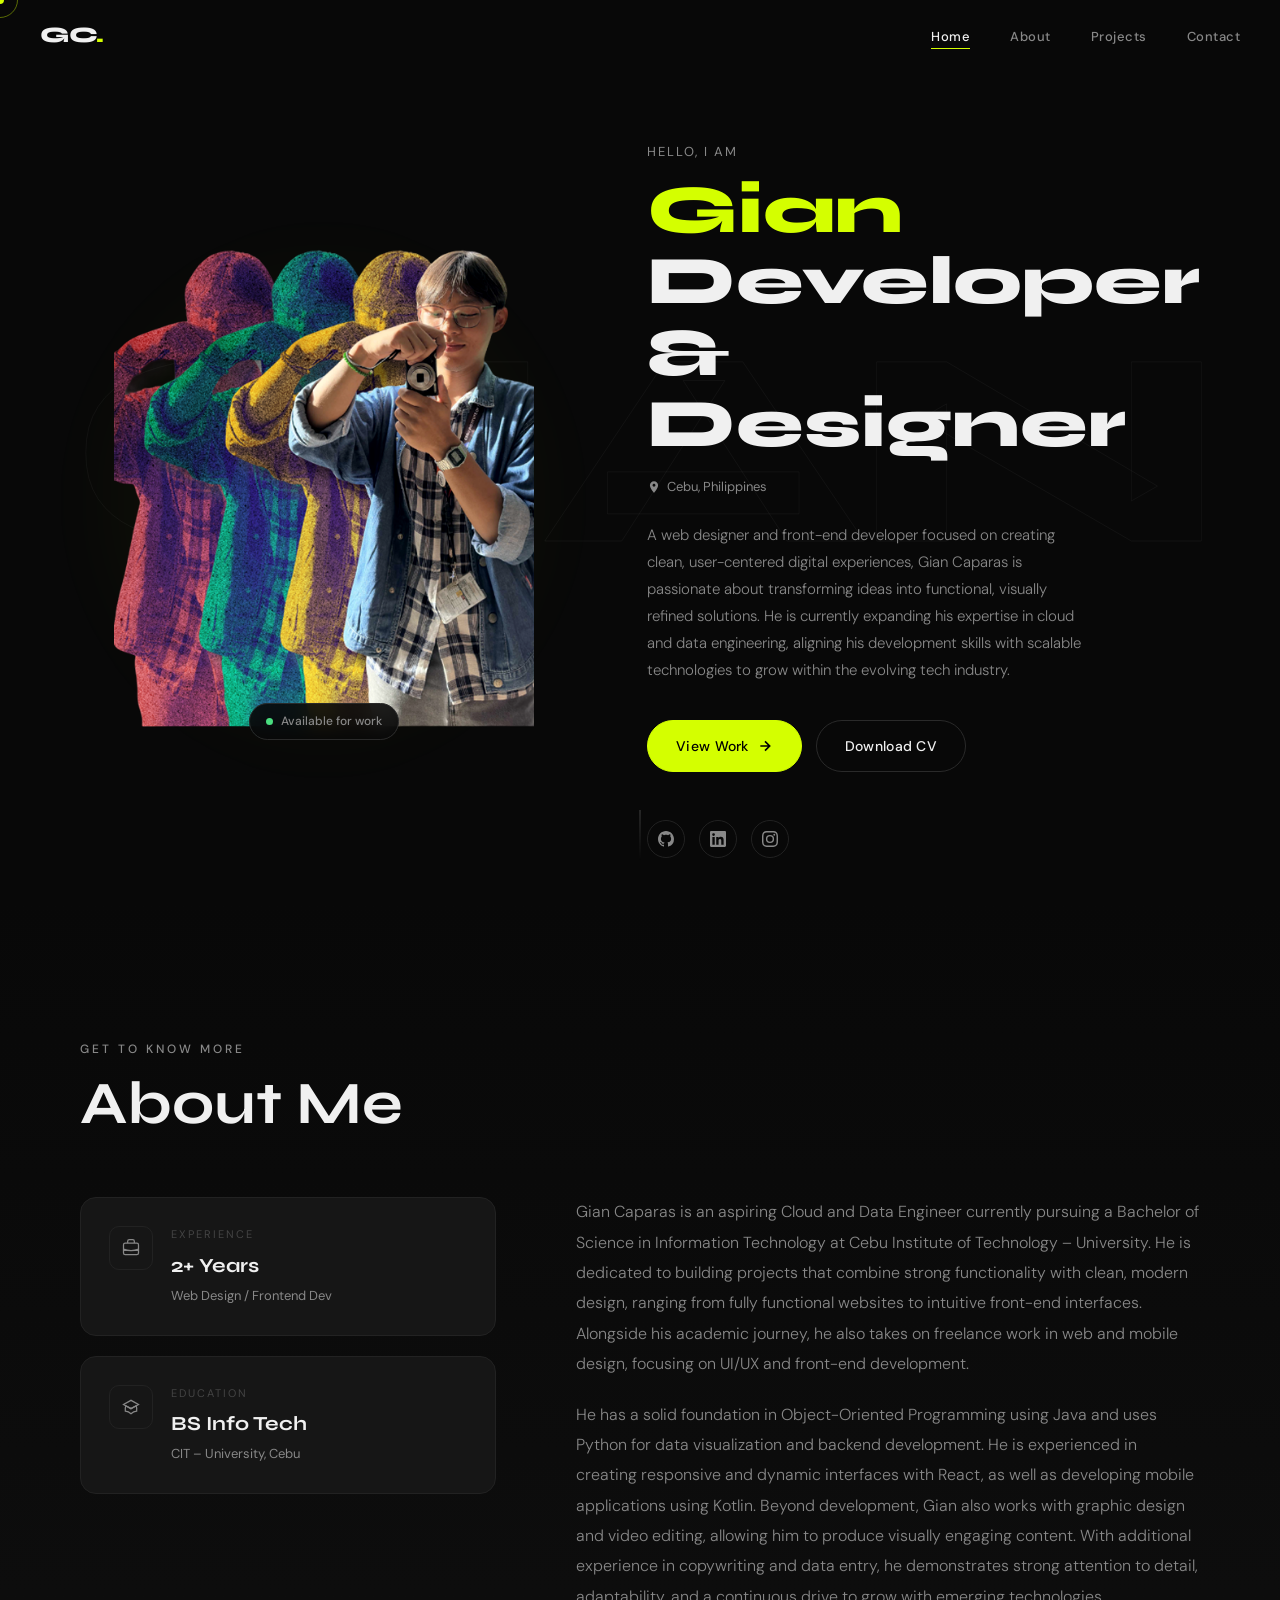
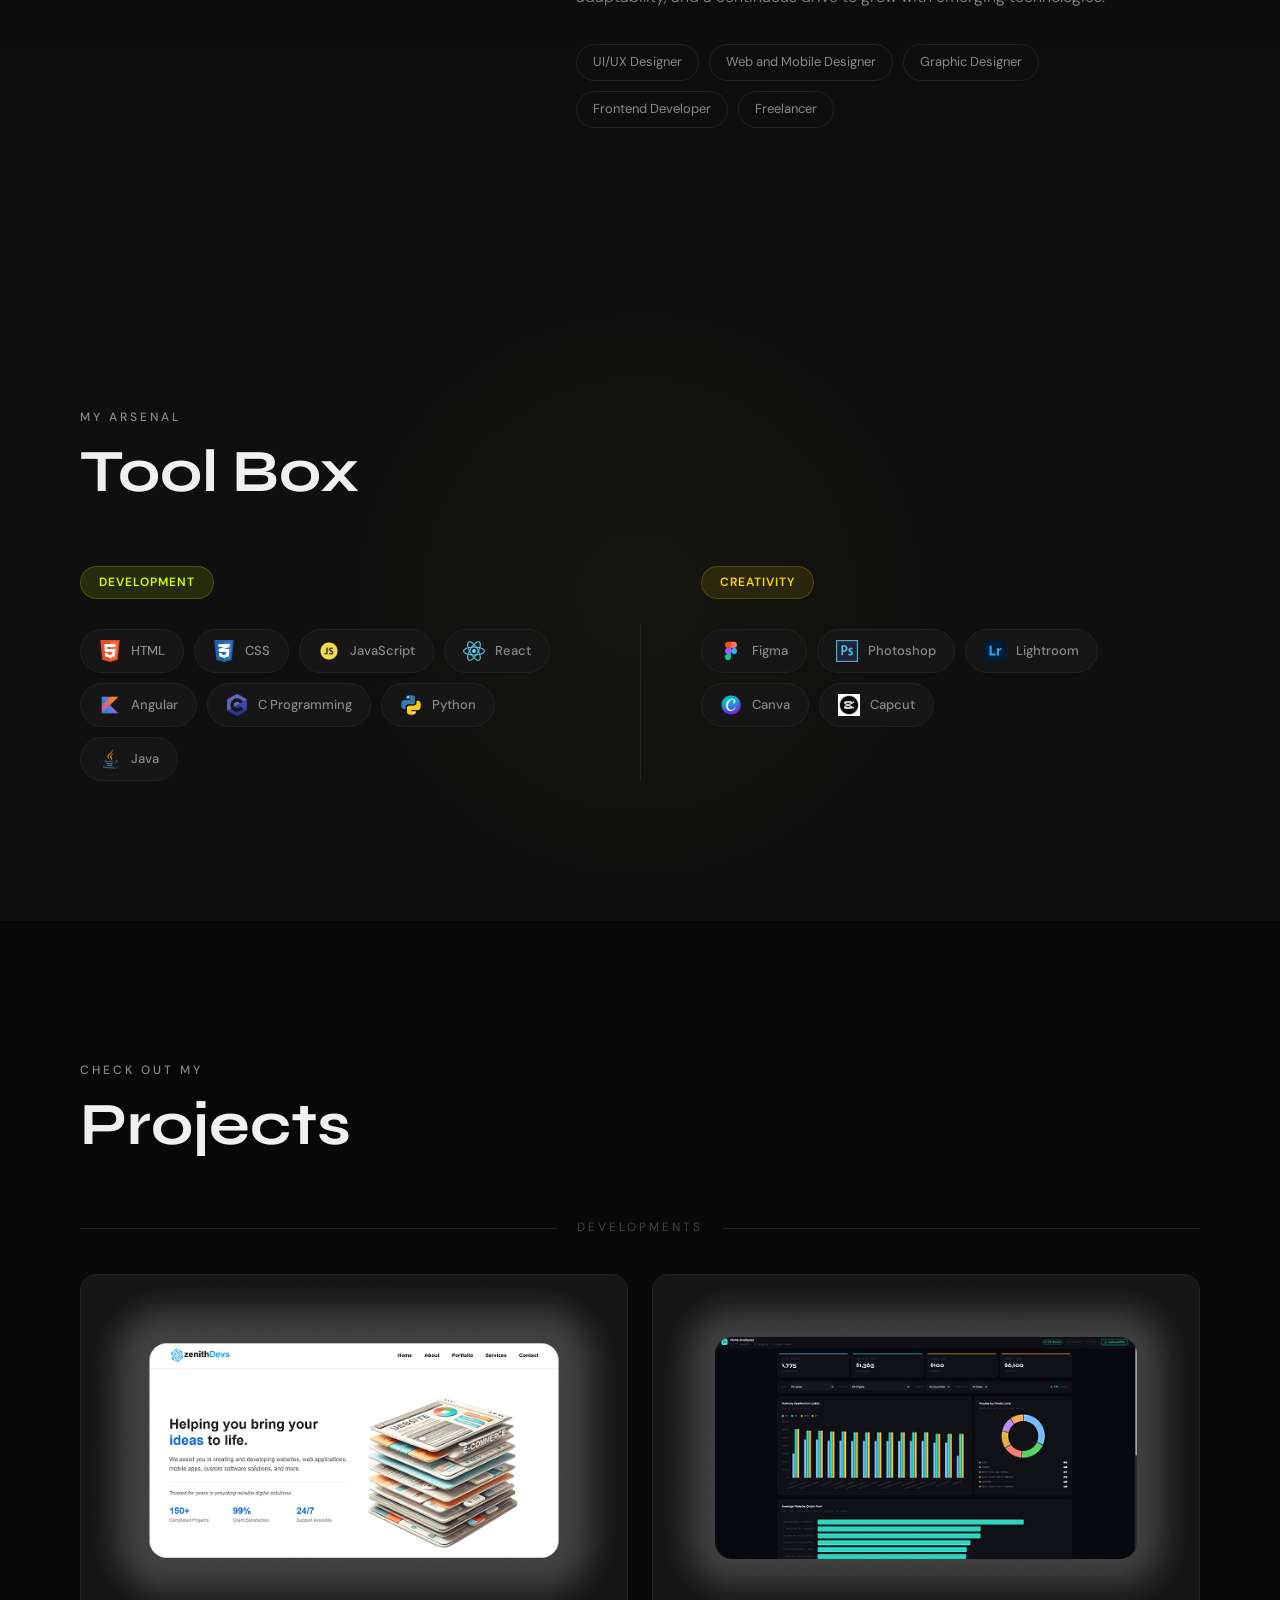
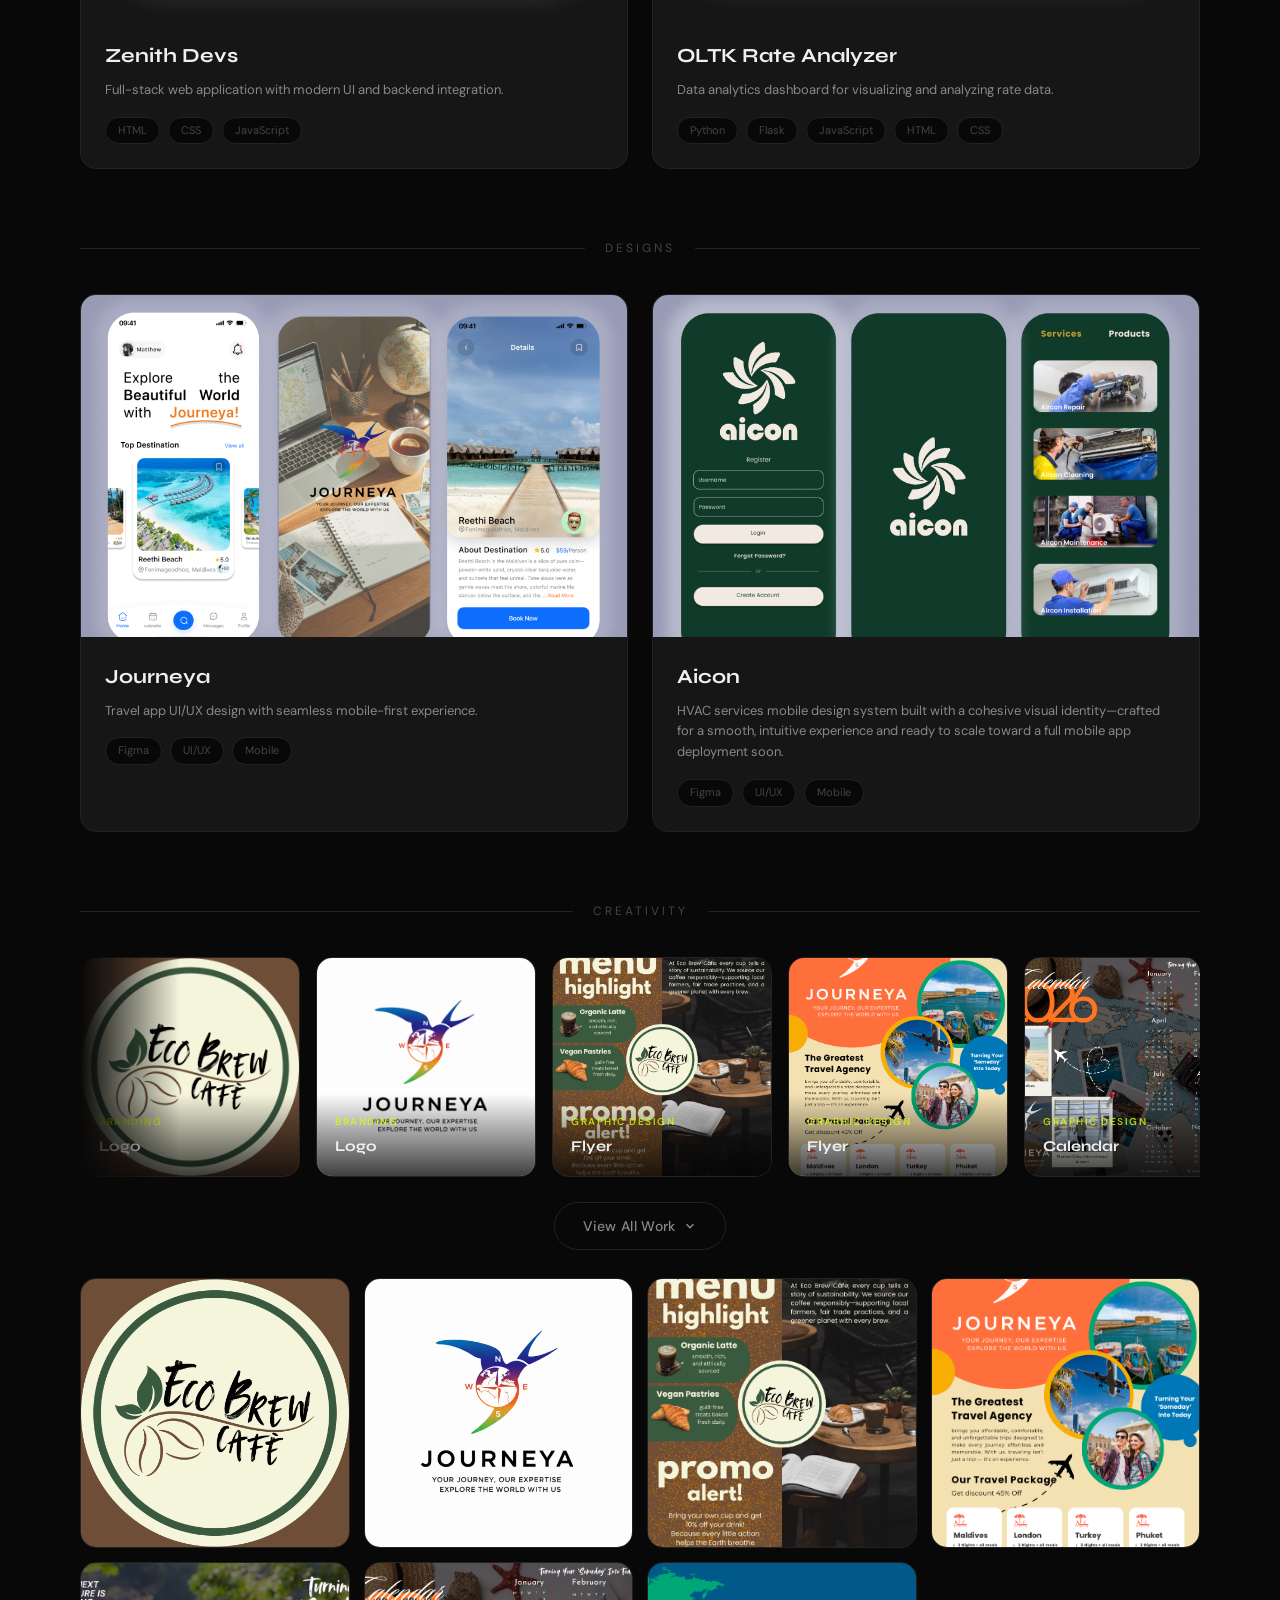
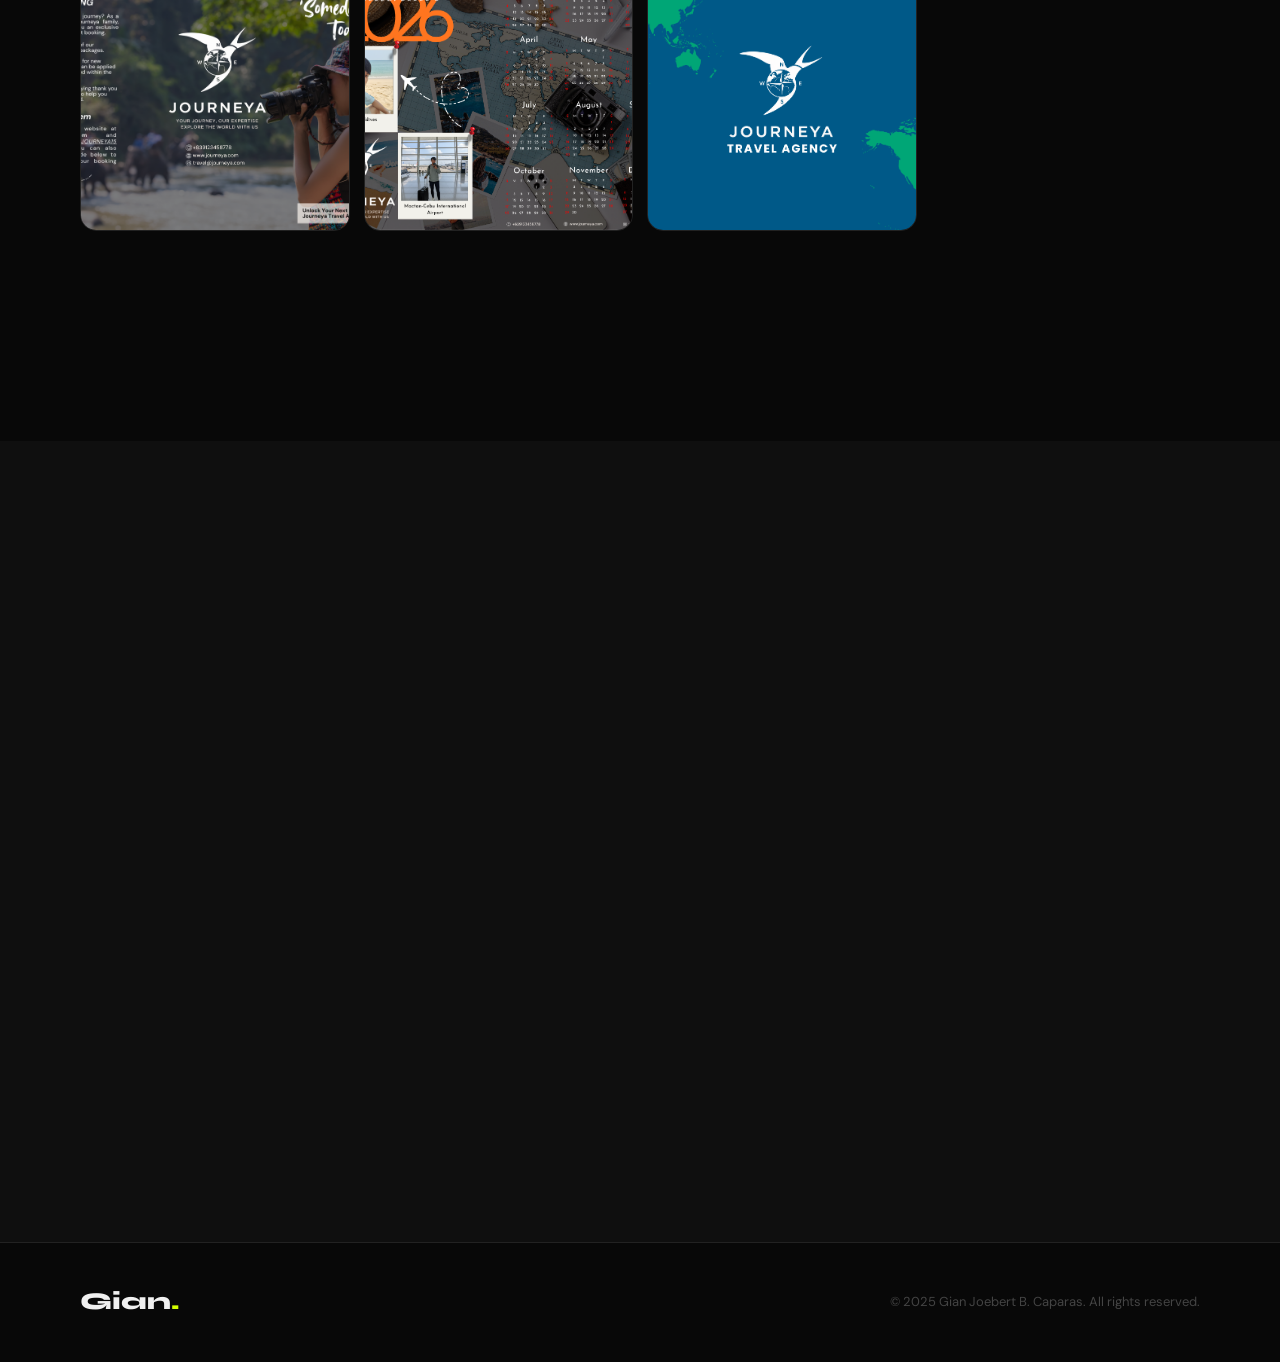
==== index.html @ a2c23bd7 "changes in data text" ====
<!DOCTYPE html>
<html lang="en">
  <head>
    <meta charset="UTF-8" />
    <meta name="viewport" content="width=device-width, initial-scale=1.0" />
    <title>Gian Caparas — Developer & Designer</title>
    <link rel="icon" href="Logo.png" type="image/png+xml">
    <link rel="preconnect" href="https://fonts.googleapis.com" />
    <link rel="preconnect" href="https://fonts.gstatic.com" crossorigin />
    <link
      href="https://fonts.googleapis.com/css2?family=Syne:wght@400;500;600;700;800&family=DM+Sans:ital,opsz,wght@0,9..40,300;0,9..40,400;0,9..40,500;1,9..40,300&display=swap"
      rel="stylesheet"
    />
    <link rel="stylesheet" href="assets/css/styles.css" />
  </head>
  <body>
    <!-- CURSOR -->
    <div class="cursor" id="cursor"></div>
    <div class="cursor-follower" id="cursorFollower"></div>
    <!-- NAVIGATION BAR -->
    <nav class="navbar" id="navbar">
      <div class="nav-inner">
        <a href="#home" class="nav-logo">GC<span class="dot">.</span></a>
        <ul class="nav-menu">
          <li><a href="#home" class="nav-link active">Home</a></li>
          <li><a href="#about" class="nav-link">About</a></li>
          <li><a href="#projects" class="nav-link">Projects</a></li>
          <li><a href="#contact" class="nav-link">Contact</a></li>
        </ul>
        <div class="burger" id="burger">
          <span></span>
          <span></span>
          <span></span>
        </div>
      </div>
    </nav>

    <div class="mobile-menu" id="mobileMenu">
      <ul>
        <li><a href="#home">Home</a></li>
        <li><a href="#about">About</a></li>
        <li><a href="#projects">Projects</a></li>
        <li><a href="#contact">Contact</a></li>
      </ul>
    </div>
    <!-- HERO SECTION -->
    <section id="home" class="hero">
      <div class="hero-bg-text">GIAN</div>
      <div class="hero-container">
        <div class="hero-image-wrap">
          <div class="hero-image-glow"></div>
          <img src="assets/images/profile.png" alt="Gian Caparas" class="hero-image" />
          <div class="hero-badge">
            <span class="badge-dot"></span>
            Available for work
          </div>
        </div>
        <div class="hero-content">
          <p class="hero-eyebrow">Hello, I am</p>
          <h1 class="hero-title">
            <span class="hero-name">Gian</span>
            <span class="hero-subtitle">Developer &<br/>Designer</span>
          </h1>
          <p class="hero-location">
            <svg width="14" height="14" viewBox="0 0 24 24" fill="currentColor"><path d="M12 2C8.13 2 5 5.13 5 9c0 5.25 7 13 7 13s7-7.75 7-13c0-3.87-3.13-7-7-7zm0 9.5c-1.38 0-2.5-1.12-2.5-2.5s1.12-2.5 2.5-2.5 2.5 1.12 2.5 2.5-1.12 2.5-2.5 2.5z"/></svg>
            Cebu, Philippines
          </p>
          <p class="hero-description">
          A web designer and front-end developer focused on creating clean, user-centered digital experiences, 
          Gian Caparas is passionate about transforming ideas into functional, visually refined solutions. 
          He is currently expanding his expertise in cloud and data engineering, aligning his development skills 
          with scalable technologies to grow within the evolving tech industry.
          </p>
          <div class="hero-buttons">
            <a href="#projects" class="btn btn-primary">
              View Work
              <svg width="16" height="16" viewBox="0 0 24 24" fill="none" stroke="currentColor" stroke-width="2.5"><path d="M5 12h14M12 5l7 7-7 7"/></svg>
            </a>
            <a href="CAPARAS, GIAN-JOEBERT - RESUME.pdf" download class="btn btn-secondary">Download CV</a>
          </div>
          <div class="hero-socials">
            <a href="https://github.com/Gian-Caparas" target="_blank" class="social-link" aria-label="GitHub">
              <svg viewBox="0 0 24 24" fill="currentColor"><path d="M12 0C5.37 0 0 5.37 0 12c0 5.31 3.435 9.795 8.205 11.385.6.105.825-.255.825-.57 0-.285-.015-1.23-.015-2.235-3.015.555-3.795-.735-4.035-1.41-.135-.345-.72-1.41-1.23-1.695-.42-.225-1.02-.78-.015-.795.945-.015 1.62.87 1.845 1.23 1.08 1.815 2.805 1.305 3.495.99.105-.78.42-1.305.765-1.605-2.67-.3-5.46-1.335-5.46-5.925 0-1.305.465-2.385 1.23-3.225-.12-.3-.54-1.53.12-3.18 0 0 1.005-.315 3.3 1.23.96-.27 1.98-.405 3-.405s2.04.135 3 .405c2.295-1.56 3.3-1.23 3.3-1.23.66 1.65.24 2.88.12 3.18.765.84 1.23 1.905 1.23 3.225 0 4.605-2.805 5.625-5.475 5.925.435.375.81 1.095.81 2.22 0 1.605-.015 2.895-.015 3.3 0 .315.225.69.825.57A12.02 12.02 0 0 0 24 12c0-6.63-5.37-12-12-12z"/></svg>
            </a>
            <a href="https://www.linkedin.com/in/gianjoebertcaparas/" target="_blank" class="social-link" aria-label="LinkedIn">
              <svg viewBox="0 0 24 24" fill="currentColor"><path d="M20.447 20.452h-3.554v-5.569c0-1.328-.027-3.037-1.852-3.037-1.853 0-2.136 1.445-2.136 2.939v5.667H9.351V9h3.414v1.561h.046c.477-.9 1.637-1.85 3.37-1.85 3.601 0 4.267 2.37 4.267 5.455v6.286zM5.337 7.433a2.062 2.062 0 0 1-2.063-2.065 2.064 2.064 0 1 1 2.063 2.065zm1.782 13.019H3.555V9h3.564v11.452zM22.225 0H1.771C.792 0 0 .774 0 1.729v20.542C0 23.227.792 24 1.771 24h20.451C23.2 24 24 23.227 24 22.271V1.729C24 .774 23.2 0 22.222 0h.003z"/></svg>
            </a>
            <a href="https://www.instagram.com/underratedgian/" target="_blank" class="social-link" aria-label="Instagram">
              <svg viewBox="0 0 24 24" fill="currentColor"><path d="M12 2.163c3.204 0 3.584.012 4.85.07 3.252.148 4.771 1.691 4.919 4.919.058 1.265.069 1.645.069 4.849 0 3.205-.012 3.584-.069 4.849-.149 3.225-1.664 4.771-4.919 4.919-1.266.058-1.644.07-4.85.07-3.204 0-3.584-.012-4.849-.07-3.26-.149-4.771-1.699-4.919-4.92-.058-1.265-.07-1.644-.07-4.849 0-3.204.013-3.583.07-4.849.149-3.227 1.664-4.771 4.919-4.919 1.266-.057 1.645-.069 4.849-.069zM12 0C8.741 0 8.333.014 7.053.072 2.695.272.273 2.69.073 7.052.014 8.333 0 8.741 0 12c0 3.259.014 3.668.072 4.948.2 4.358 2.618 6.78 6.98 6.98C8.333 23.986 8.741 24 12 24c3.259 0 3.668-.014 4.948-.072 4.354-.2 6.782-2.618 6.979-6.98.059-1.28.073-1.689.073-4.948 0-3.259-.014-3.667-.072-4.947-.196-4.354-2.617-6.78-6.979-6.98C15.668.014 15.259 0 12 0zm0 5.838a6.162 6.162 0 1 0 0 12.324 6.162 6.162 0 0 0 0-12.324zM12 16a4 4 0 1 1 0-8 4 4 0 0 1 0 8zm6.406-11.845a1.44 1.44 0 1 0 0 2.881 1.44 1.44 0 0 0 0-2.881z"/></svg>
            </a>
          </div>
        </div>
      </div>
      <div class="hero-scroll-hint">
        <span></span>
        <div class="scroll-line"></div>
      </div>
    </section>

    <!-- ABOUT SECTION -->
    <section id="about" class="about">
      <div class="container">
        <div class="section-label reveal">Get To Know More</div>
        <h2 class="section-title reveal">About Me</h2>

        <div class="about-grid">
          <div class="about-cards reveal">
            <div class="info-card">
              <div class="info-card-icon">
                <svg viewBox="0 0 24 24" fill="none" stroke="currentColor" stroke-width="1.5"><path d="M21 13.255A23.931 23.931 0 0 1 12 15c-3.183 0-6.22-.62-9-1.745M16 6V4a2 2 0 0 0-2-2h-4a2 2 0 0 0-2 2v2m4 6h.01M5 20h14a2 2 0 0 0 2-2V8a2 2 0 0 0-2-2H5a2 2 0 0 0-2 2v10a2 2 0 0 0 2 2z"/></svg>
              </div>
              <div>
                <span class="info-card-label">Experience</span>
                <h3 class="info-card-value">2+ Years</h3>
                <p class="info-card-desc">Web Design / Frontend Dev</p>
              </div>
            </div>
            <div class="info-card">
              <div class="info-card-icon">
                <svg viewBox="0 0 24 24" fill="none" stroke="currentColor" stroke-width="1.5"><path d="M12 14l9-5-9-5-9 5 9 5z"/><path d="M12 14l6.16-3.422a12.083 12.083 0 01.665 6.479A11.952 11.952 0 0012 20.055a11.952 11.952 0 00-6.824-2.998a12.078 12.078 0 01.665-6.479L12 14z"/></svg>
              </div>
              <div>
                <span class="info-card-label">Education</span>
                <h3 class="info-card-value">BS Info Tech</h3>
                <p class="info-card-desc">CIT – University, Cebu</p>
              </div>
            </div>
          </div>

          <div class="about-text reveal">
            <p>
              Gian Caparas is an aspiring Cloud and Data Engineer currently pursuing a Bachelor of Science in Information Technology at Cebu Institute of Technology – University. 
              He is dedicated to building projects that combine strong functionality with clean, modern design, ranging from fully functional websites to intuitive front-end interfaces. 
              Alongside his academic journey, he also takes on freelance work in web and mobile design, focusing on UI/UX and front-end development.
            </p>
            <p>
              He has a solid foundation in Object-Oriented Programming using Java and uses Python for data visualization and backend development. 
              He is experienced in creating responsive and dynamic interfaces with React, as well as developing mobile applications using Kotlin. Beyond development, 
              Gian also works with graphic design and video editing, allowing him to produce visually engaging content. With additional experience in copywriting and data entry, 
              he demonstrates strong attention to detail, adaptability, and a continuous drive to grow with emerging technologies.
            </p>
            <div class="about-tags">
              <span class="tag">UI/UX Designer</span>
              <span class="tag">Web and Mobile Designer</span>
              <span class="tag">Graphic Designer</span>
              <span class="tag">Frontend Developer</span>
              <span class="tag">Freelancer</span>
            </div>
          </div>
        </div>
      </div>
    </section>
    
    <!-- TOOLS SECTIONS -->
    <section class="tools" id="tools">
      <div class="container">
        <div class="section-label reveal">My Arsenal</div>
        <h2 class="section-title reveal">Tool Box</h2>

        <div class="tools-columns">
          <div class="tools-col reveal">
            <h3 class="tools-col-title">
              <span class="col-tag dev">Development</span>
            </h3>
            <div class="tools-row">
              <div class="tool-chip">
                <img src="assets/images/tools/html.png" alt="HTML" />
                <span>HTML</span>
              </div>
              <div class="tool-chip">
                <img src="assets/images/tools/css.png" alt="CSS" />
                <span>CSS</span>
              </div>
              <div class="tool-chip">
                <img src="assets/images/tools/javascript.png" alt="JavaScript" />
                <span>JavaScript</span>
              </div>
              <div class="tool-chip">
                <img src="assets/images/tools/react.png" alt="React" />
                <span>React</span>
              </div>
              <div class="tool-chip">
                <img src="assets/images/tools/kotlin.png" alt="Kotlin" />
                <span>Angular</span>
              </div>
              <div class="tool-chip">
                <img src="assets/images/tools/c.png" alt="C Programming" />
                <span>C Programming</span>
              </div>
              <div class="tool-chip">
                <img src="assets/images/tools/python.png" alt="Python" />
                <span>Python</span>
              </div>
              <div class="tool-chip">
                <img src="assets/images/tools/java.png" alt="Java" />
                <span>Java</span>
              </div>
            </div>
          </div>

          <div class="tools-divider"></div>

          <div class="tools-col reveal">
            <h3 class="tools-col-title">
              <span class="col-tag creative">Creativity</span>
            </h3>
            <div class="tools-row">
              <div class="tool-chip">
                <img src="assets/images/tools/figma.png" alt="Figma" />
                <span>Figma</span>
              </div>
              <div class="tool-chip">
                <img src="assets/images/tools/photoshop.png" alt="Photoshop" />
                <span>Photoshop</span>
              </div>
              <div class="tool-chip">
                <img src="assets/images/tools/lightroom.png" alt="Lightroom" />
                <span>Lightroom</span>
              </div>
              <div class="tool-chip">
                <img src="assets/images/tools/canva.png" alt="Canva" />
                <span>Canva</span>
              </div>
              <div class="tool-chip">
                <img src="assets/images/tools/capcut.png" alt="Capcut" />
                <span>Capcut</span>
              </div>
            </div>
          </div>
        </div>
      </div>
    </section>
    <!-- PROJECT SECTION -->
    <section id="projects" class="projects">
      <div class="container">
        <div class="section-label reveal">Check Out My</div>
        <h2 class="section-title reveal">Projects</h2>

        <div class="projects-category reveal">
          <div class="category-label">
            <span class="cat-line"></span>
            Developments
            <span class="cat-line"></span>
          </div>
          <div class="projects-grid">
            <div class="project-card">
              <div class="project-img-wrap">
                  <img src="assets/images/projects/ZenithDevs.png" alt="Zenith Devs" />
                <div class="project-overlay">
                  <a href="ongoing1.html" class="overlay-btn">View Case Study ↗</a>
                </div>
              </div>
              <div class="project-info">
                <h3 class="project-name">Zenith Devs</h3>
                <p class="project-desc">Full-stack web application with modern UI and backend integration.</p>
                <div class="project-tags">
                  <span>HTML</span><span>CSS</span><span>JavaScript</span>
                </div>
              </div>
            </div>

            <div class="project-card">
              <div class="project-img-wrap">
                <img src="assets/images/projects/OLTK.png" alt="Zenith Devs" />
                <div class="project-overlay">
                  <a href="ongoing2.html" class="overlay-btn">View Case Study ↗</a>
                </div>
              </div>
              <div class="project-info">
                <h3 class="project-name">OLTK Rate Analyzer</h3>
                <p class="project-desc">Data analytics dashboard for visualizing and analyzing rate data.</p>
                <div class="project-tags">
                  <span>Python</span><span>Flask</span><span>JavaScript</span><span>HTML</span><span>CSS</span>
                </div>
              </div>
            </div>
          </div>
        </div>
        <!-- PROJECT CATERGORY BAR -->
        <div class="projects-category reveal">
          <div class="category-label">
            <span class="cat-line"></span>
            Designs
            <span class="cat-line"></span>
          </div>
          <div class="projects-grid">

            <div class="project-card">
              <div class="project-img-wrap">
                <img src="assets/images/projects/Design1.png" alt="Journeya" />
                <div class="project-overlay">
                  <a href="https://www.figma.com/proto/QmQ45tLZjtI6dUtTySVmV8/Journeya?t=unnDxnQkWyEvlUI1-0&scaling=scale-down&content-scaling=fixed&page-id=0%3A1&node-id=16-30&starting-point-node-id=75%3A41" class="overlay-btn">View Case Study ↗</a>
                </div>
              </div>
              <div class="project-info">
                <h3 class="project-name">Journeya</h3>
                <p class="project-desc">Travel app UI/UX design with seamless mobile-first experience.</p>
                <div class="project-tags">
                  <span>Figma</span><span>UI/UX</span><span>Mobile</span>
                </div>
              </div>
            </div>

            <div class="project-card">
              <div class="project-img-wrap">
                <img src="assets/images/projects/Design2.png" alt="Aicon" />
                <div class="project-overlay">
                  <a href="https://www.figma.com/design/4nTYA4q0ZevpEgZPmAqQi4/AICON?node-id=0-1&t=unnDxnQkWyEvlUI1-1" class="overlay-btn">View Case Study ↗</a>
                </div>
              </div>
              <div class="project-info">
                <h3 class="project-name">Aicon</h3>
                <p class="project-desc">HVAC services mobile design system built with a cohesive visual identity—crafted for a smooth, intuitive experience and ready to scale toward a full mobile app deployment soon.</p>
                <div class="project-tags">
                  <span>Figma</span><span>UI/UX</span><span>Mobile</span>
                </div>
              </div>
            </div>

          </div>
        </div>

        <!-- CRETIVITY SECTION -->
        <div class="projects-category reveal" id="creativitySection">
          <div class="category-label">
            <span class="cat-line"></span>
            Creativity
            <span class="cat-line"></span>
          </div>
          <!-- CAROUSEL PART -->
          <div class="carousel-wrapper" id="creativityCarousel">
            <div class="carousel-track" id="carouselTrack">
          <!-- SECTION A -->
          <div class="carousel-item contain-img" 
            data-img="assets/images/projects/Logo1.png" 
            data-title="Logo" 
            data-tag="Branding"> 
          <img src="assets/images/projects/Logo1.png" alt="Logo 1" class="ci-bg-img" />
          <div class="ci-content">
            <span class="ci-tag">Branding</span>
            <p class="ci-name">Logo</p>
          </div>
        </div>

        <div class="carousel-item contain-img" 
            data-img="assets/images/projects/Logo2.png" 
            data-title="Logo" 
            data-tag="Branding"> 
          <img src="assets/images/projects/Logo2.png" alt="Logo 2" class="ci-bg-img" />
          <div class="ci-content">
            <span class="ci-tag">Branding</span>
            <p class="ci-name">Logo</p>
          </div>
        </div>

        <div class="carousel-item" 
            data-img="assets/images/projects/Flyer1.png" 
            data-title="Flyer" 
            data-tag="Graphic Design"> 
          <img src="assets/images/projects/Flyer1.png" alt="Flyer 1" class="ci-bg-img" />
          <div class="ci-content">
            <span class="ci-tag">Graphic Design</span>
            <p class="ci-name">Flyer</p>
          </div>
        </div>

        <div class="carousel-item" 
            data-img="assets/images/projects/Flyer2.png" 
            data-title="Flyer" 
            data-tag="Graphic Design"> 
          <img src="assets/images/projects/Flyer2.png" alt="Flyer 2" class="ci-bg-img" />
          <div class="ci-content">
            <span class="ci-tag">Graphic Design</span>
            <p class="ci-name">Flyer</p>
          </div>
        </div>

        <div class="carousel-item" 
            data-img="assets/images/projects/Calendar.png" 
            data-title="Calendar" 
            data-tag="Graphic Design"> 
          <img src="assets/images/projects/Calendar.png" alt="Calendar" class="ci-bg-img" />
          <div class="ci-content">
            <span class="ci-tag">Graphic Design</span>
            <p class="ci-name">Calendar</p>
          </div>
        </div>

        <div class="carousel-item" 
            data-img="assets/images/projects/Businesscard1.png" 
            data-back="assets/images/projects/Businesscard1.1.png" 
            data-title="Business Card" 
            data-tag="Graphic Design"> 
          <img src="assets/images/projects/Businesscard1.png" alt="Business Card" class="ci-bg-img" />
          <div class="ci-content">
            <span class="ci-tag">Graphic Design</span>
            <p class="ci-name">Business Card</p>
          </div>
        </div>

        <div class="carousel-item" 
            data-img="assets/images/projects/Flyer3.png"
            data-back="assets/images/projects/Flyer3_Back.png" 
            data-title="Trifold Flyer" 
            data-tag="Graphic Design"> 
          <img src="assets/images/projects/Flyer3.png" alt="Flyer" class="ci-bg-img" />
          <div class="ci-content">
            <span class="ci-tag">Graphic Design</span>
            <p class="ci-name">Trifold Flyer</p>
          </div>
        </div>
          <!-- SECTION B (FROM SECTION A TO REPEAT THE CAROUSEL)-->
        <div class="carousel-item contain-img" 
            data-img="assets/images/projects/Logo1.png" 
            data-title="Logo" 
            data-tag="Branding"> 
          <img src="assets/images/projects/Logo1.png" alt="Logo 1" class="ci-bg-img" />
          <div class="ci-content">
            <span class="ci-tag">Branding</span>
            <p class="ci-name">Logo</p>
          </div>
        </div>

        <div class="carousel-item contain-img" 
            data-img="assets/images/projects/Logo2.png" 
            data-title="Logo" 
            data-tag="Branding"> 
          <img src="assets/images/projects/Logo2.png" alt="Logo 2" class="ci-bg-img" />
          <div class="ci-content">
            <span class="ci-tag">Branding</span>
            <p class="ci-name">Logo</p>
          </div>
        </div>

        <div class="carousel-item" 
            data-img="assets/images/projects/Flyer1.png" 
            data-title="Flyer" 
            data-tag="Graphic Design"> 
          <img src="assets/images/projects/Flyer1.png" alt="Flyer 1" class="ci-bg-img" />
          <div class="ci-content">
            <span class="ci-tag">Graphic Design</span>
            <p class="ci-name">Flyer</p>
          </div>
        </div>

        <div class="carousel-item" 
            data-img="assets/images/projects/Flyer2.png" 
            data-title="Flyer" 
            data-tag="Graphic Design"> 
          <img src="assets/images/projects/Flyer2.png" alt="Flyer 2" class="ci-bg-img" />
          <div class="ci-content">
            <span class="ci-tag">Graphic Design</span>
            <p class="ci-name">Flyer</p>
          </div>
        </div>

        <div class="carousel-item" 
            data-img="assets/images/projects/Calendar.png" 
            data-title="Calendar" 
            data-tag="Graphic Design"> 
          <img src="assets/images/projects/Calendar.png" alt="Calendar" class="ci-bg-img" />
          <div class="ci-content">
            <span class="ci-tag">Graphic Design</span>
            <p class="ci-name">Calendar</p>
          </div>
        </div>

        <div class="carousel-item" 
            data-img="assets/images/projects/Businesscard1.png" 
            data-back="assets/images/projects/Businesscard1.1.png" 
            data-title="Business Card" 
            data-tag="Graphic Design"> 
          <img src="assets/images/projects/Businesscard1.png" alt="Business Card" class="ci-bg-img" />
          <div class="ci-content">
            <span class="ci-tag">Graphic Design</span>
            <p class="ci-name">Business Card</p>
          </div>
        </div>

        <div class="carousel-item" 
            data-img="assets/images/projects/Flyer3.png"
            data-back="assets/images/projects/Flyer3back.png"
            data-title="Trifold Flyer" 
            data-tag="Graphic Design"> 
          <img src="assets/images/projects/Flyer3.png" alt="Flyer" class="ci-bg-img" />
          <div class="ci-content">
            <span class="ci-tag">Graphic Design</span>
            <p class="ci-name">Trifold Folder</p>
          </div>
        </div>

            <div class="carousel-fade carousel-fade-left"></div>
            <div class="carousel-fade carousel-fade-right"></div>
          </div>
          <br>
          <!-- CREATIVITY CABINET PART -->
          <div class="view-all-wrap">
            <button class="btn btn-ghost" id="viewAllBtn" aria-expanded="false">
              <span id="viewAllLabel">View All Work</span>
              <svg id="viewAllIcon" width="14" height="14" viewBox="0 0 24 24" fill="none" stroke="currentColor" stroke-width="2.5"><path d="M6 9l6 6 6-6"/></svg>
            </button>
          </div>

          <div class="creativity-expand" id="creativityExpand" aria-hidden="true">
            <div class="creativity-filters">
              <button class="cf-btn active" data-filter="all">All</button>
              <button class="cf-btn" data-filter="Branding">Branding</button>
              <button class="cf-btn" data-filter="Graphic Design">Graphic Design</button>
              <button class="cf-btn" data-filter="Media">Media</button>
            </div>

            <div class="creativity-full-grid" id="creativityFullGrid">
              
              <div class="cfgrid-item contain-img" data-cat="Branding" data-img="assets/images/projects/Logo1.png" data-title="Logo 1" data-tag="Branding">
                <img src="assets/images/projects/Logo1.png" alt="Logo" class="ci-bg-img" />
                <div class="cfgrid-hover">
                  <div class="cfgrid-info"><span class="ci-tag">Branding</span><p>Eco Brew Cafe - Logo</p></div>
                </div>
              </div>

              <div class="cfgrid-item contain-img" data-cat="Branding" data-img="assets/images/projects/Logo2.png" data-title="Logo 2" data-tag="Branding">
                <img src="assets/images/projects/Logo2.png" alt="Logo" class="ci-bg-img" />
                <div class="cfgrid-hover">
                  <div class="cfgrid-info"><span class="ci-tag">Branding</span><p>Journeya - Logo</p></div>
                </div>
              </div>

              <div class="cfgrid-item" data-cat="Graphic Design" data-img="assets/images/projects/Flyer1.png" data-title="Flyer 1" data-tag="Graphic Design">
                <img src="assets/images/projects/Flyer1.png" alt="Flyer" class="ci-bg-img" />
                <div class="cfgrid-hover">
                  <div class="cfgrid-info"><span class="ci-tag">Graphic Design</span><p>Eco Brew Cafe - Flyer</p></div>
                </div>
              </div>

              <div class="cfgrid-item" data-cat="Graphic Design" data-img="assets/images/projects/Flyer2.png" data-title="Flyer 2" data-tag="Graphic Design">
                <img src="assets/images/projects/Flyer2.png" alt="Flyer" class="ci-bg-img" />
                <div class="cfgrid-hover">
                  <div class="cfgrid-info"><span class="ci-tag">Graphic Design</span><p>Journeya - Flyer</p></div>
                </div>
              </div>

              <div class="cfgrid-item" data-cat="Graphic Design" 
                   data-img="assets/images/projects/Flyer3.png" 
                   data-back="assets/images/projects/Flyer3_Back.png" 
                   data-title="Trifold Flyer" data-tag="Graphic Design">
                <img src="assets/images/projects/Flyer3.png" alt="Trifold Flyer" class="ci-bg-img" />
                <div class="cfgrid-hover">
                  <div class="cfgrid-info"><span class="ci-tag">Graphic Design</span><p>Journeya - Trifold Flyer</p></div>
                </div>
              </div>

              <div class="cfgrid-item" data-cat="Graphic Design" data-img="assets/images/projects/Calendar.png" data-title="Calendar" data-tag="Graphic Design">
                <img src="assets/images/projects/Calendar.png" alt="Calendar" class="ci-bg-img" />
                <div class="cfgrid-hover">
                  <div class="cfgrid-info"><span class="ci-tag">Graphic Design</span><p>Journeya- Calendar</p></div>
                </div>
              </div>

              <div class="cfgrid-item" data-cat="Graphic Design" 
                  data-img="assets/images/projects/Businesscard1.png" 
                  data-back="assets/images/projects/Businesscard1.1.png" 
                  data-title="Business Card" data-tag="Graphic Design">
                <img src="assets/images/projects/Businesscard1.png" alt="Business Card" class="ci-bg-img" />
                <div class="cfgrid-hover">
                  <div class="cfgrid-info"><span class="ci-tag">Graphic Design</span><p>Journeya - Business Card</p></div>
                </div>
              </div>

            </div>
          </div>
        </div>
      </div>
    </section>

    <!-- CONTACT SECTION -->
    <section id="contact" class="contact">
      <div class="container">
        <div class="contact-grid">
          <div class="contact-left reveal">
            <div class="section-label">Get In Touch</div>
            <h2 class="section-title">Contact<br/><span class="accent">Me.</span></h2>
            <p class="contact-desc">
              Have a project in mind or just want to say hi?
              My inbox is always open.
            </p>
            <div class="contact-socials">
              <a href="https://www.facebook.com/gian.7.caparas" target="_blank" class="contact-social-link">
                <svg viewBox="0 0 24 24" fill="currentColor"><path d="M24 12.073c0-6.627-5.373-12-12-12s-12 5.373-12 12c0 5.99 4.388 10.954 10.125 11.854v-8.385H7.078v-3.47h3.047V9.43c0-3.007 1.792-4.669 4.533-4.669 1.312 0 2.686.235 2.686.235v2.953H15.83c-1.491 0-1.956.925-1.956 1.874v2.25h3.328l-.532 3.47h-2.796v8.385C19.612 23.027 24 18.062 24 12.073z"/></svg>
                Facebook
              </a>
              <a href="https://www.instagram.com/underratedgian/" target="_blank" class="contact-social-link">
                <svg viewBox="0 0 24 24" fill="currentColor"><path d="M12 2.163c3.204 0 3.584.012 4.85.07 3.252.148 4.771 1.691 4.919 4.919.058 1.265.069 1.645.069 4.849 0 3.205-.012 3.584-.069 4.849-.149 3.225-1.664 4.771-4.919 4.919-1.266.058-1.644.07-4.85.07-3.204 0-3.584-.012-4.849-.07-3.26-.149-4.771-1.699-4.919-4.92-.058-1.265-.07-1.644-.07-4.849 0-3.204.013-3.583.07-4.849.149-3.227 1.664-4.771 4.919-4.919 1.266-.057 1.645-.069 4.849-.069zM12 0C8.741 0 8.333.014 7.053.072 2.695.272.273 2.69.073 7.052.014 8.333 0 8.741 0 12c0 3.259.014 3.668.072 4.948.2 4.358 2.618 6.78 6.98 6.98C8.333 23.986 8.741 24 12 24c3.259 0 3.668-.014 4.948-.072 4.354-.2 6.782-2.618 6.979-6.98.059-1.28.073-1.689.073-4.948 0-3.259-.014-3.667-.072-4.947-.196-4.354-2.617-6.78-6.979-6.98C15.668.014 15.259 0 12 0zm0 5.838a6.162 6.162 0 1 0 0 12.324 6.162 6.162 0 0 0 0-12.324zM12 16a4 4 0 1 1 0-8 4 4 0 0 1 0 8zm6.406-11.845a1.44 1.44 0 1 0 0 2.881 1.44 1.44 0 0 0 0-2.881z"/></svg>
                Instagram
              </a>
              <a href="https://www.linkedin.com/in/gianjoebertcaparas/" target="_blank" class="contact-social-link">
                <svg viewBox="0 0 24 24" fill="currentColor"><path d="M20.447 20.452h-3.554v-5.569c0-1.328-.027-3.037-1.852-3.037-1.853 0-2.136 1.445-2.136 2.939v5.667H9.351V9h3.414v1.561h.046c.477-.9 1.637-1.85 3.37-1.85 3.601 0 4.267 2.37 4.267 5.455v6.286zM5.337 7.433a2.062 2.062 0 0 1-2.063-2.065 2.064 2.064 0 1 1 2.063 2.065zm1.782 13.019H3.555V9h3.564v11.452zM22.225 0H1.771C.792 0 0 .774 0 1.729v20.542C0 23.227.792 24 1.771 24h20.451C23.2 24 24 23.227 24 22.271V1.729C24 .774 23.2 0 22.222 0h.003z"/></svg>
                LinkedIn
              </a>
              <a href="https://github.com/Gian-Caparas" target="_blank" class="contact-social-link">
                <svg viewBox="0 0 24 24" fill="currentColor"><path d="M12 0C5.37 0 0 5.37 0 12c0 5.31 3.435 9.795 8.205 11.385.6.105.825-.255.825-.57 0-.285-.015-1.23-.015-2.235-3.015.555-3.795-.735-4.035-1.41-.135-.345-.72-1.41-1.23-1.695-.42-.225-1.02-.78-.015-.795.945-.015 1.62.87 1.845 1.23 1.08 1.815 2.805 1.305 3.495.99.105-.78.42-1.305.765-1.605-2.67-.3-5.46-1.335-5.46-5.925 0-1.305.465-2.385 1.23-3.225-.12-.3-.54-1.53.12-3.18 0 0 1.005-.315 3.3 1.23.96-.27 1.98-.405 3-.405s2.04.135 3 .405c2.295-1.56 3.3-1.23 3.3-1.23.66 1.65.24 2.88.12 3.18.765.84 1.23 1.905 1.23 3.225 0 4.605-2.805 5.625-5.475 5.925.435.375.81 1.095.81 2.22 0 1.605-.015 2.895-.015 3.3 0 .315.225.69.825.57A12.02 12.02 0 0 0 24 12c0-6.63-5.37-12-12-12z"/></svg>
                GitHub
              </a>
            </div>
          </div>

          <div class="contact-right reveal">
            <form class="contact-form" id="contactForm">
              <div class="form-group">
                <label for="name">Name</label>
                <input type="text" id="name" name="name" placeholder="Your name" required />
              </div>
              <div class="form-group">
                <label for="email">Email</label>
                <input type="email" id="email" name="email" placeholder="your@email.com" required />
              </div>
              <div class="form-group">
                <label for="message">Message</label>
                <textarea id="message" name="message" rows="5" placeholder="Tell me about your project..." required></textarea>
              </div>
              <button type="submit" class="btn btn-primary" id="submitBtn">
                Send Message
                <svg width="16" height="16" viewBox="0 0 24 24" fill="none" stroke="currentColor" stroke-width="2.5"><path d="M22 2L11 13M22 2L15 22l-4-9-9-4 20-7z"/></svg>
              </button>
            </form>
          </div>
        </div>
      </div>
    </section>
    <!-- FOOTER SECTION -->
    <footer class="footer">
      <div class="container">
        <div class="footer-inner">
          <p class="footer-name">Gian<span class="accent">.</span></p>
          <p class="footer-copy">© 2025 Gian Joebert B. Caparas. All rights reserved.</p>
        </div>
      </div>
    </footer>

    <!-- LIGHTBOX PART -->
    <!-- "pop-up" window that appears on top of your website when you click on a project or an image. -->
    <div class="lightbox-backdrop" id="lightbox">
      <div class="lightbox-panel" id="lightboxPanel">
        <div class="lightbox-img-wrap">
          <img src="" alt="" id="lightboxImg" />
          <div class="lightbox-dots" id="lightboxDots"></div>
        </div>
        <div class="lightbox-info">
          <div class="lightbox-info-left">
            <span class="lightbox-tag" id="lightboxTag">Tag</span>
            <h3 class="lightbox-title" id="lightboxTitle">Title</h3>
          </div>
          <button class="lightbox-close" id="lightboxClose">
            <svg viewBox="0 0 24 24" fill="none" stroke="currentColor" stroke-width="2"><path d="M18 6L6 18M6 6l12 12"/></svg>
          </button>
        </div>
      </div>
    </div>

    <!-- EMAIL JS PART -->
    <script src="https://cdn.jsdelivr.net/npm/@emailjs/browser@3/dist/email.min.js"></script>
    <script>
      (function () {
        emailjs.init("wmeyepxtUZgmPTAlT");
      })();
    </script>
    <script src="assets/js/script.js"></script>
  </body>
</html>
---- assets/css/styles.css ----
/* =================== VARIABLES =================== */
:root {
  --bg: #080808;
  --bg-2: #0f0f0f;
  --bg-3: #161616;
  --border: #222222;
  --border-light: #2a2a2a;
  --text: #f0f0f0;
  --text-dim: #888;
  --text-muted: #444;
  --accent: #d4ff00;
  --accent-warm: #ffd700;
  --accent-glow: rgba(212, 255, 0, 0.15);
  --font-display: 'Syne', sans-serif;
  --font-body: 'DM Sans', sans-serif;
  --ease: cubic-bezier(0.16, 1, 0.3, 1);
  --radius: 16px;
  --radius-sm: 10px;
}

/* =================== RESET =================== */
*, *::before, *::after { margin: 0; padding: 0; box-sizing: border-box; }
html { scroll-behavior: smooth; font-size: 16px; }
body {
  font-family: var(--font-body);
  background: var(--bg);
  color: var(--text);
  line-height: 1.6;
  overflow-x: hidden;
  cursor: none;
}
a { text-decoration: none; color: inherit; }
img { max-width: 100%; display: block; }
::selection { background: var(--accent); color: #000; }

/* =================== CURSOR =================== */
.cursor {
  position: fixed;
  width: 8px; height: 8px;
  background: var(--accent);
  border-radius: 50%;
  pointer-events: none;
  z-index: 9999;
  transform: translate(-50%, -50%);
  transition: transform 0.05s, width 0.2s var(--ease), height 0.2s var(--ease), background 0.2s;
}
.cursor-follower {
  position: fixed;
  width: 36px; height: 36px;
  border: 1.5px solid rgba(212, 255, 0, 0.4);
  border-radius: 50%;
  pointer-events: none;
  z-index: 9998;
  transform: translate(-50%, -50%);
  transition: all 0.15s var(--ease);
}
.cursor.hovering { width: 16px; height: 16px; }
.cursor-follower.hovering { width: 56px; height: 56px; opacity: 0.5; }

/* =================== SCROLLBAR =================== */
::-webkit-scrollbar { width: 4px; }
::-webkit-scrollbar-track { background: var(--bg); }
::-webkit-scrollbar-thumb { background: var(--border-light); border-radius: 2px; }
::-webkit-scrollbar-thumb:hover { background: var(--accent); }

/* =================== LAYOUT =================== */
.container { max-width: 1200px; margin: 0 auto; padding: 0 40px; }
@media (max-width: 768px) { .container { padding: 0 20px; } }

/* =================== REVEAL ANIMATIONS =================== */
.reveal {
  opacity: 0;
  transform: translateY(40px);
  transition: opacity 0.8s var(--ease), transform 0.8s var(--ease);
}
.reveal.visible { opacity: 1; transform: translateY(0); }
.reveal:nth-child(2) { transition-delay: 0.1s; }
.reveal:nth-child(3) { transition-delay: 0.2s; }

/* =================== SECTION LABELS =================== */
.section-label {
  font-family: var(--font-body);
  font-size: 12px;
  font-weight: 500;
  letter-spacing: 3px;
  text-transform: uppercase;
  color: var(--text-dim);
  margin-bottom: 12px;
}
.section-title {
  font-family: var(--font-display);
  font-size: clamp(36px, 5vw, 60px);
  font-weight: 700;
  line-height: 1.1;
  margin-bottom: 60px;
  color: var(--text);
}
.accent { color: var(--accent); }

/* =================== BUTTONS =================== */
.btn {
  display: inline-flex;
  align-items: center;
  gap: 8px;
  padding: 14px 28px;
  border-radius: 50px;
  font-family: var(--font-body);
  font-size: 14px;
  font-weight: 500;
  letter-spacing: 0.3px;
  cursor: none;
  transition: all 0.3s var(--ease);
  border: 1.5px solid transparent;
  text-decoration: none;
}
.btn-primary {
  background: var(--accent);
  color: #000;
  border-color: var(--accent);
}
.btn-primary:hover {
  background: #000;
  color: var(--accent);
  box-shadow: 0 0 30px var(--accent-glow);
}
.btn-secondary {
  background: transparent;
  color: var(--text);
  border-color: var(--border-light);
}
.btn-secondary:hover {
  border-color: var(--text);
  background: rgba(255,255,255,0.05);
}
.btn-ghost {
  background: transparent;
  color: var(--text-dim);
  border-color: var(--border);
  font-size: 14px;
}
.btn-ghost:hover { color: var(--text); border-color: var(--border-light); }

/* =================== NAVBAR =================== */
.navbar {
  position: fixed;
  top: 0; left: 0; right: 0;
  z-index: 1000;
  padding: 0 40px;
  transition: all 0.4s var(--ease);
}
.navbar.scrolled {
  background: rgba(8, 8, 8, 0.92);
  backdrop-filter: blur(20px);
  border-bottom: 1px solid var(--border);
}
.nav-inner {
  max-width: 1200px;
  margin: 0 auto;
  display: flex;
  align-items: center;
  justify-content: space-between;
  height: 72px;
}
.nav-logo {
  font-family: var(--font-display);
  font-size: 22px;
  font-weight: 800;
  color: var(--text);
  letter-spacing: -0.5px;
}
.dot { color: var(--accent); }
.nav-menu {
  display: flex;
  list-style: none;
  gap: 40px;
}
.nav-link {
  font-size: 13px;
  font-weight: 500;
  letter-spacing: 0.5px;
  color: var(--text-dim);
  transition: color 0.3s;
  position: relative;
}
.nav-link::after {
  content: '';
  position: absolute;
  bottom: -4px; left: 0;
  width: 0; height: 1.5px;
  background: var(--accent);
  transition: width 0.3s var(--ease);
}
.nav-link:hover, .nav-link.active { color: var(--text); }
.nav-link:hover::after, .nav-link.active::after { width: 100%; }

/* Burger */
.burger { display: none; flex-direction: column; gap: 5px; cursor: none; padding: 8px; }
.burger span {
  display: block; width: 22px; height: 1.5px;
  background: var(--text);
  transition: all 0.3s var(--ease);
}
.burger.active span:nth-child(1) { transform: rotate(45deg) translate(4px, 5px); }
.burger.active span:nth-child(2) { opacity: 0; }
.burger.active span:nth-child(3) { transform: rotate(-45deg) translate(4px, -5px); }

/* Mobile Menu */
.mobile-menu {
  display: none;
  position: fixed;
  top: 80px; left: 50%;
  transform: translateX(-50%) translateY(-10px);
  background: rgba(15, 15, 15, 0.97);
  backdrop-filter: blur(20px);
  border: 1px solid var(--border-light);
  border-radius: var(--radius);
  padding: 20px;
  min-width: 260px;
  z-index: 999;
  opacity: 0;
  transition: opacity 0.3s, transform 0.3s var(--ease);
}
.mobile-menu.active {
  display: block;
  opacity: 1;
  transform: translateX(-50%) translateY(0);
}
.mobile-menu ul { list-style: none; }
.mobile-menu ul li a {
  display: block;
  padding: 14px 16px;
  font-size: 14px;
  font-weight: 500;
  color: var(--text-dim);
  border-bottom: 1px solid var(--border);
  transition: color 0.3s;
}
.mobile-menu ul li:last-child a { border-bottom: none; }
.mobile-menu ul li a:hover { color: var(--accent); }

/* =================== HERO =================== */
.hero {
  min-height: 100vh;
  display: flex;
  align-items: center;
  position: relative;
  overflow: hidden;
  padding: 100px 0 0;
}
.hero-bg-text {
  position: absolute;
  top: 50%; left: 50%;
  transform: translate(-50%, -50%);
  font-family: var(--font-display);
  font-size: clamp(140px, 22vw, 280px);
  font-weight: 800;
  color: transparent;
  -webkit-text-stroke: 1px rgba(255,255,255,0.04);
  pointer-events: none;
  white-space: nowrap;
  letter-spacing: -10px;
  user-select: none;
}
.hero-container {
  max-width: 1200px;
  margin: 0 auto;
  padding: 0 40px;
  display: grid;
  grid-template-columns: 1fr 1fr;
  gap: 80px;
  align-items: center;
  width: 100%;
  position: relative;
  z-index: 2;
}
.hero-image-wrap {
  position: relative;
  display: flex;
  justify-content: center;
}
.hero-image-glow {
  position: absolute;
  inset: -20px;
  background: radial-gradient(ellipse at center, rgba(212, 255, 0, 0.08) 0%, transparent 70%);
  border-radius: 50%;
  filter: blur(20px);
}
.hero-image {
  width: 100%;
  max-width: 420px;
  height: 520px;
  object-fit: cover;
  object-position: top;
  border-radius: 24px;
  filter: grayscale(10%) contrast(1.05);
  position: relative;
  z-index: 1;
  animation: heroImgIn 1.2s var(--ease) 0.2s both;
}
@keyframes heroImgIn {
  from { opacity: 0; transform: scale(0.95) translateY(20px); filter: grayscale(80%); }
  to { opacity: 1; transform: scale(1) translateY(0); filter: grayscale(10%) contrast(1.05); }
}
.hero-badge {
  position: absolute;
  bottom: 20px; left: 50%;
  transform: translateX(-50%);
  background: rgba(8, 8, 8, 0.9);
  border: 1px solid var(--border-light);
  border-radius: 50px;
  padding: 8px 16px;
  font-size: 12px;
  font-weight: 500;
  color: var(--text-dim);
  display: flex;
  align-items: center;
  gap: 8px;
  white-space: nowrap;
  z-index: 3;
  backdrop-filter: blur(10px);
}
.badge-dot {
  width: 7px; height: 7px;
  background: #4ade80;
  border-radius: 50%;
  animation: pulse-dot 2s ease infinite;
}
@keyframes pulse-dot {
  0%, 100% { box-shadow: 0 0 0 0 rgba(74, 222, 128, 0.4); }
  50% { box-shadow: 0 0 0 6px rgba(74, 222, 128, 0); }
}
.hero-content {
  animation: heroContentIn 1s var(--ease) 0.4s both;
}
@keyframes heroContentIn {
  from { opacity: 0; transform: translateX(30px); }
  to { opacity: 1; transform: translateX(0); }
}
.hero-eyebrow {
  font-size: 13px;
  font-weight: 400;
  color: var(--text-dim);
  letter-spacing: 2px;
  text-transform: uppercase;
  margin-bottom: 12px;
}
.hero-title {
  font-family: var(--font-display);
  font-size: clamp(42px, 5.5vw, 68px);
  font-weight: 800;
  line-height: 1.05;
  margin-bottom: 16px;
}
.hero-name {
  display: block;
  color: var(--accent);
}
.hero-subtitle {
  display: block;
  color: var(--text);
}
.hero-location {
  display: inline-flex;
  align-items: center;
  gap: 6px;
  font-size: 13px;
  color: var(--text-dim);
  margin-bottom: 24px;
}
.hero-description {
  font-size: 15px;
  line-height: 1.8;
  color: var(--text-dim);
  font-weight: 300;
  max-width: 440px;
  margin-bottom: 36px;
}
.hero-buttons { display: flex; gap: 14px; margin-bottom: 48px; flex-wrap: wrap; }
.hero-socials {
  display: flex;
  gap: 14px;
  align-items: center;
}
.social-link {
  width: 38px; height: 38px;
  border: 1px solid var(--border);
  border-radius: 50%;
  display: flex;
  align-items: center;
  justify-content: center;
  color: var(--text-dim);
  transition: all 0.3s var(--ease);
}
.social-link svg { width: 16px; height: 16px; }
.social-link:hover { border-color: var(--accent); color: var(--accent); background: var(--accent-glow); }

/* Scroll hint */
.hero-scroll-hint {
  position: absolute;
  bottom: 40px; left: 50%;
  transform: translateX(-50%);
  display: flex;
  flex-direction: column;
  align-items: center;
  gap: 10px;
  z-index: 2;
}
.hero-scroll-hint span {
  font-size: 11px;
  letter-spacing: 3px;
  text-transform: uppercase;
  color: var(--text-muted);
}
.scroll-line {
  width: 1px; height: 50px;
  background: linear-gradient(to bottom, var(--text-muted), transparent);
  animation: scrollLine 1.5s ease infinite;
}
@keyframes scrollLine {
  0% { transform: scaleY(0); transform-origin: top; opacity: 0; }
  50% { transform: scaleY(1); transform-origin: top; opacity: 1; }
  100% { transform: scaleY(0); transform-origin: bottom; opacity: 0; }
}

/* =================== ABOUT =================== */
.about {
  padding: 140px 0;
  background: linear-gradient(180deg, var(--bg) 0%, var(--bg-2) 100%);
}
.about-grid {
  display: grid;
  grid-template-columns: 1fr 1.5fr;
  gap: 80px;
  align-items: start;
}
.about-cards { display: flex; flex-direction: column; gap: 20px; }
.info-card {
  display: flex;
  align-items: flex-start;
  gap: 18px;
  padding: 28px;
  background: var(--bg-3);
  border: 1px solid var(--border);
  border-radius: var(--radius);
  transition: border-color 0.3s, transform 0.3s var(--ease);
}
.info-card:hover { border-color: var(--border-light); transform: translateY(-4px); }
.info-card-icon {
  width: 44px; height: 44px;
  border: 1px solid var(--border);
  border-radius: var(--radius-sm);
  display: flex;
  align-items: center;
  justify-content: center;
  flex-shrink: 0;
  color: var(--text-dim);
}
.info-card-icon svg { width: 20px; height: 20px; }
.info-card-label {
  display: block;
  font-size: 11px;
  letter-spacing: 2px;
  text-transform: uppercase;
  color: var(--text-muted);
  margin-bottom: 6px;
}
.info-card-value {
  font-family: var(--font-display);
  font-size: 20px;
  font-weight: 700;
  color: var(--text);
  margin-bottom: 4px;
}
.info-card-desc { font-size: 13px; color: var(--text-dim); }
.about-text p {
  font-size: 16px;
  line-height: 1.9;
  color: var(--text-dim);
  margin-bottom: 20px;
  font-weight: 300;
}
.about-tags {
  display: flex;
  flex-wrap: wrap;
  gap: 10px;
  margin-top: 32px;
}
.tag {
  padding: 7px 16px;
  border: 1px solid var(--border);
  border-radius: 50px;
  font-size: 13px;
  color: var(--text-dim);
  transition: all 0.3s;
}
.tag:hover { border-color: var(--accent); color: var(--accent); }

/* =================== TOOLS =================== */
.tools {
  padding: 140px 0;
  background: var(--bg-2);
  position: relative;
  overflow: hidden;
}
.tools::before {
  content: '';
  position: absolute;
  top: 50%; left: 50%;
  transform: translate(-50%, -50%);
  width: 600px; height: 600px;
  background: radial-gradient(circle, rgba(212, 255, 0, 0.03) 0%, transparent 70%);
  pointer-events: none;
}
.tools-columns {
  display: grid;
  grid-template-columns: 1fr auto 1fr;
  gap: 60px;
  align-items: start;
}
.tools-divider {
  width: 1px;
  align-self: stretch;
  background: var(--border);
  margin-top: 60px;
}
.tools-col-title { margin-bottom: 30px; }
.col-tag {
  display: inline-block;
  padding: 6px 18px;
  border-radius: 50px;
  font-size: 12px;
  font-weight: 600;
  letter-spacing: 1px;
  text-transform: uppercase;
}
.col-tag.dev { background: rgba(212, 255, 0, 0.12); color: var(--accent); border: 1px solid rgba(212, 255, 0, 0.2); }
.col-tag.creative { background: rgba(255, 215, 0, 0.1); color: var(--accent-warm); border: 1px solid rgba(255, 215, 0, 0.2); }
.tools-row {
  display: flex;
  flex-wrap: wrap;
  gap: 10px;
}
.tool-chip {
  display: flex;
  align-items: center;
  gap: 10px;
  padding: 10px 18px;
  background: var(--bg-3);
  border: 1px solid var(--border);
  border-radius: 50px;
  font-size: 13px;
  font-weight: 500;
  color: var(--text-dim);
  transition: all 0.3s var(--ease);
  cursor: none;
}
.tool-chip img { width: 22px; height: 22px; object-fit: contain; }
.tool-chip:hover {
  border-color: var(--border-light);
  color: var(--text);
  background: var(--bg);
  transform: translateY(-2px);
}

/* =================== PROJECTS =================== */
.projects {
  padding: 140px 0;
  background: var(--bg);
}
.projects-category { margin-bottom: 70px; }
.category-label {
  display: flex;
  align-items: center;
  gap: 20px;
  font-size: 12px;
  letter-spacing: 3px;
  text-transform: uppercase;
  color: var(--text-muted);
  margin-bottom: 36px;
}
.cat-line { flex: 1; height: 1px; background: var(--border); }
.projects-grid {
  display: grid;
  grid-template-columns: repeat(2, 1fr);
  gap: 24px;
}
.project-card {
  background: var(--bg-3);
  border: 1px solid var(--border);
  border-radius: var(--radius);
  overflow: hidden;
  transition: border-color 0.3s, transform 0.4s var(--ease);
}
.project-card:hover { border-color: var(--border-light); transform: translateY(-6px); }
.project-img-wrap {
  position: relative;
  aspect-ratio: 16/10;
  overflow: hidden;
}
.project-placeholder {
  width: 100%; height: 100%;
  display: flex;
  flex-direction: column;
  align-items: center;
  justify-content: center;
  gap: 12px;
  font-size: 14px;
  font-weight: 500;
  color: rgba(255,255,255,0.3);
  transition: all 0.4s var(--ease);
}
.dev-placeholder { background: linear-gradient(135deg, #0a1628 0%, #0d2137 100%); }
.data-placeholder { background: linear-gradient(135deg, #0a1a12 0%, #0d2e1a 100%); }
.design-placeholder-a { background: linear-gradient(135deg, #1a0a28 0%, #2d0d37 100%); }
.design-placeholder-b { background: linear-gradient(135deg, #1a1a0a 0%, #2d2d0d 100%); }
.placeholder-icon {
  width: 52px; height: 52px;
  border: 1px solid rgba(255,255,255,0.08);
  border-radius: 12px;
  display: flex;
  align-items: center;
  justify-content: center;
}
.placeholder-icon svg { width: 24px; height: 24px; }
.project-overlay {
  position: absolute;
  inset: 0;
  background: rgba(0,0,0,0.7);
  display: flex;
  align-items: center;
  justify-content: center;
  opacity: 0;
  transition: opacity 0.3s;
}
.project-card:hover .project-overlay { opacity: 1; }
.overlay-btn {
  padding: 10px 24px;
  background: var(--accent);
  color: #000;
  border-radius: 50px;
  font-size: 13px;
  font-weight: 600;
  transition: transform 0.3s var(--ease);
}
.overlay-btn:hover { transform: scale(1.05); }
.project-info { padding: 24px; }
.project-name {
  font-family: var(--font-display);
  font-size: 20px;
  font-weight: 700;
  margin-bottom: 8px;
  color: var(--text);
}
.project-desc { font-size: 13px; color: var(--text-dim); margin-bottom: 16px; line-height: 1.6; }
.project-tags {
  display: flex;
  gap: 8px;
  flex-wrap: wrap;
}
.project-tags span {
  padding: 4px 12px;
  background: var(--bg);
  border: 1px solid var(--border);
  border-radius: 50px;
  font-size: 11px;
  color: var(--text-muted);
}

/* =================== CREATIVITY CAROUSEL =================== */
.carousel-wrapper {
  position: relative;
  overflow: hidden;
  margin-bottom: 32px;
  border-radius: var(--radius);
}
.carousel-track {
  display: flex;
  gap: 16px;
  width: max-content;
  animation: carouselScroll 28s linear infinite;
  will-change: transform;
}
.carousel-track.paused { animation-play-state: paused; }

@keyframes carouselScroll {
  0%   { transform: translateX(0); }
  100% { transform: translateX(-50%); }
}

.carousel-item {
  position: relative;
  width: 240px;
  height: 180px;
  border-radius: var(--radius);
  overflow: hidden;
  flex-shrink: 0;
  cursor: none;
  border: 1px solid var(--border);
  transition: transform 0.4s var(--ease), border-color 0.3s;
}
.carousel-item:hover {
  transform: scale(1.04) translateY(-4px);
  border-color: var(--border-light);
}
.ci-bg {
  position: absolute;
  inset: 0;
  transition: transform 0.5s var(--ease);
}
.carousel-item:hover .ci-bg { transform: scale(1.06); }

/* Colors */
.ci-green   { background: linear-gradient(135deg, #0d2a12, #1a4d22); }
.ci-amber   { background: linear-gradient(135deg, #2a1a05, #4d340a); }
.ci-blue    { background: linear-gradient(135deg, #05142a, #0a2a4d); }
.ci-purple  { background: linear-gradient(135deg, #1a0d2a, #3d1a5c); }
.ci-rose    { background: linear-gradient(135deg, #2a0d12, #5c1a22); }
.ci-teal    { background: linear-gradient(135deg, #032a27, #065c54); }
.ci-orange  { background: linear-gradient(135deg, #2a1005, #5c2a0a); }
.ci-indigo  { background: linear-gradient(135deg, #0d0d2a, #1a1a5c); }

.ci-content {
  position: absolute;
  bottom: 0; left: 0; right: 0;
  padding: 20px 18px 18px;
  background: linear-gradient(to top, rgba(0,0,0,0.75) 0%, transparent 100%);
  display: flex;
  flex-direction: column;
  gap: 4px;
}
.ci-tag {
  font-size: 10px;
  font-weight: 600;
  letter-spacing: 1.5px;
  text-transform: uppercase;
  color: var(--accent);
  opacity: 0.8;
}
.ci-name {
  font-family: var(--font-display);
  font-size: 15px;
  font-weight: 700;
  color: var(--text);
}

/* Edge fades */
.carousel-fade {
  position: absolute;
  top: 0; bottom: 0;
  width: 100px;
  pointer-events: none;
  z-index: 2;
}
.carousel-fade-left  { left: 0;  background: linear-gradient(to right, var(--bg), transparent); }
.carousel-fade-right { right: 0; background: linear-gradient(to left,  var(--bg), transparent); }

/* =================== VIEW ALL BUTTON =================== */
.view-all-wrap { display: flex; justify-content: center; }
#viewAllBtn {
  display: flex;
  align-items: center;
  gap: 8px;
  transition: gap 0.3s;
}
#viewAllBtn[aria-expanded="true"] #viewAllIcon {
  transform: rotate(180deg);
}
#viewAllIcon { transition: transform 0.4s var(--ease); }

/* =================== EXPANDED CREATIVITY GRID =================== */
.creativity-expand {
  display: grid;
  grid-template-rows: 0fr;
  transition: grid-template-rows 0.6s var(--ease);
  margin-top: 0;
}

.creativity-expand.open {
  grid-template-rows: 1fr;
  margin-top: 32px;
}

.creativity-expand > * { overflow: hidden; }

/* Filters */
.creativity-filters {
  display: flex;
  gap: 10px;
  flex-wrap: wrap;
  margin-bottom: 24px;
  padding-top: 4px;
}

.cf-btn {
  padding: 8px 20px;
  border-radius: 50px;
  border: 1px solid var(--border);
  background: transparent;
  color: var(--text-dim);
  font-family: var(--font-body);
  font-size: 13px;
  font-weight: 500;
  cursor: none;
  transition: all 0.3s var(--ease);
}

.cf-btn:hover { border-color: var(--border-light); color: var(--text); }
.cf-btn.active { background: var(--accent); color: #000; border-color: var(--accent); font-weight: 600; }

/* Full grid */
.creativity-full-grid {
  display: grid;
  grid-template-columns: repeat(4, 1fr);
  gap: 14px;
}

/* ── Standardized 1:1 tile ── */
.cfgrid-item {
  position: relative;
  aspect-ratio: 1 / 1;          /* every tile is a perfect square */
  border-radius: var(--radius);
  overflow: hidden;
  border: 1px solid var(--border);
  cursor: none;
  background: #111;              /* neutral fallback behind any image */
  transition: transform 0.4s var(--ease), border-color 0.3s, opacity 0.4s;
}

.cfgrid-item:hover { transform: translateY(-5px); border-color: var(--accent); }
.cfgrid-item.hidden { opacity: 0; pointer-events: none; position: absolute; }

/* FIX: Standardized Image Scaling 
   This forces both Grid and Carousel images to ZOOM (cover) the entire area.
   This fixes the Eco Brew logo issue by ignoring the white background bars.
*/
.cfgrid-item .ci-bg-img,
.carousel-item .ci-bg-img {
  position: absolute;
  inset: 0;
  width: 100%;
  height: 100%;
  object-fit: cover; /* Zooms to fill - no more white bars on logos */
  object-position: center;
  transition: transform 0.5s var(--ease);
}

.cfgrid-item:hover .ci-bg-img,
.carousel-item:hover .ci-bg-img { 
  transform: scale(1.06); 
}

/* Hover reveal overlay */
.cfgrid-item .cfgrid-hover {
  position: absolute;
  inset: 0;
  background: rgba(0,0,0,0);
  display: flex;
  flex-direction: column;
  align-items: flex-start;
  justify-content: flex-end;
  padding: 16px;
  transition: background 0.3s;
}

.cfgrid-item:hover .cfgrid-hover {
  background: linear-gradient(to top, rgba(0,0,0,0.82) 0%, transparent 60%);
}

.cfgrid-info {
  transform: translateY(8px);
  opacity: 0;
  transition: transform 0.35s var(--ease), opacity 0.35s;
  display: flex;
  flex-direction: column;
  gap: 3px;
}

.cfgrid-item:hover .cfgrid-info {
  transform: translateY(0);
  opacity: 1;
}

.cfgrid-info .ci-tag {
  font-size: 9px;
  font-weight: 600;
  letter-spacing: 1.5px;
  text-transform: uppercase;
  color: var(--accent);
}

.cfgrid-info p {
  font-family: var(--font-display);
  font-size: 13px;
  font-weight: 700;
  color: var(--text);
}

/* ── Carousel item sizing ── */
.carousel-item {
  width: 220px !important;
  height: 220px !important;     /* perfect square cards */
  flex-shrink: 0;
  border-radius: var(--radius);
  overflow: hidden;
  border: 1px solid var(--border);
}

/* =================== LIGHTBOX =================== */
.lightbox-backdrop {
  position: fixed;
  inset: 0;
  background: rgba(0, 0, 0, 0);
  backdrop-filter: blur(0px);
  z-index: 9000;
  display: flex;
  align-items: center;
  justify-content: center;
  padding: 24px;
  opacity: 0;
  pointer-events: none;
  transition: opacity 0.35s var(--ease), backdrop-filter 0.35s;
}
.lightbox-backdrop.open {
  opacity: 1;
  pointer-events: all;
  background: rgba(0, 0, 0, 0.88);
  backdrop-filter: blur(16px);
}

.lightbox-panel {
  position: relative;
  max-width: 760px;
  width: 100%;
  background: var(--bg-3);
  border: 1px solid var(--border-light);
  border-radius: 24px;
  overflow: hidden;
  transform: scale(0.92) translateY(20px);
  transition: transform 0.4s var(--ease);
  box-shadow: 0 40px 100px rgba(0,0,0,0.7);
}
.lightbox-backdrop.open .lightbox-panel {
  transform: scale(1) translateY(0);
}

/* Image area — standardized 1:1 canvas */
.lightbox-img-wrap {
  position: relative;
  width: 100%;
  aspect-ratio: 1 / 1;
  background: #0d0d0d;
  display: flex;
  align-items: center;
  justify-content: center;
}
.lightbox-img-wrap img {
  max-width: 76%;
  max-height: 76%;
  object-fit: contain;
  border-radius: 8px;
  filter: drop-shadow(0 12px 32px rgba(0,0,0,0.6));
  transition: transform 0.4s var(--ease);
}
.lightbox-backdrop.open .lightbox-img-wrap img {
  transform: scale(1);
}

/* Info bar */
.lightbox-info {
  padding: 24px 28px;
  display: flex;
  align-items: center;
  justify-content: space-between;
  border-top: 1px solid var(--border);
  gap: 20px;
}
.lightbox-info-left { display: flex; flex-direction: column; gap: 4px; }
.lightbox-tag {
  font-size: 10px;
  font-weight: 600;
  letter-spacing: 2px;
  text-transform: uppercase;
  color: var(--accent);
}
.lightbox-title {
  font-family: var(--font-display);
  font-size: 22px;
  font-weight: 700;
  color: var(--text);
}

/* Close button */
.lightbox-close {
  width: 40px; height: 40px;
  border: 1px solid var(--border-light);
  border-radius: 50%;
  background: transparent;
  color: var(--text-dim);
  display: flex;
  align-items: center;
  justify-content: center;
  cursor: none;
  flex-shrink: 0;
  transition: all 0.3s;
}
.lightbox-close:hover {
  background: var(--accent);
  color: #000;
  border-color: var(--accent);
}
.lightbox-close svg { width: 16px; height: 16px; }

/* Prev / Next nav */
.lightbox-nav {
  position: absolute;
  top: 50%;
  transform: translateY(-50%);
  width: 44px; height: 44px;
  border: 1px solid rgba(255,255,255,0.12);
  border-radius: 50%;
  background: rgba(8,8,8,0.7);
  color: var(--text);
  display: flex;
  align-items: center;
  justify-content: center;
  cursor: none;
  transition: all 0.3s;
  z-index: 2;
  backdrop-filter: blur(8px);
}
.lightbox-nav:hover { background: var(--accent); color: #000; border-color: var(--accent); }
.lightbox-nav svg { width: 18px; height: 18px; }
.lightbox-prev { left: 16px; }
.lightbox-next { right: 16px; }

/* Dot indicators */
.lightbox-dots {
  position: absolute;
  bottom: calc(33% + 16px);
  left: 50%;
  transform: translateX(-50%);
  display: flex;
  gap: 6px;
  z-index: 2;
}
.lb-dot {
  width: 6px; height: 6px;
  border-radius: 50%;
  background: rgba(255,255,255,0.25);
  transition: background 0.3s, width 0.3s;
  cursor: none;
}
.lb-dot.active { background: var(--accent); width: 18px; border-radius: 3px; }

/* Responsive grid */
@media (max-width: 900px) {
  .creativity-full-grid { grid-template-columns: repeat(3, 1fr); }
}
@media (max-width: 600px) {
  .creativity-full-grid { grid-template-columns: repeat(2, 1fr); }
  .carousel-item { width: 200px; height: 150px; }
  .carousel-fade { width: 60px; }
}

/* =================== LIGHTBOX FLIP BUTTON FIX =================== */
.lightbox-flip-btn {
    position: absolute !important;
    bottom: 20px !important; /* Positions it near the bottom of the image */
    left: 50% !important;
    transform: translateX(-50%) !important; /* Centers it perfectly */
    background: var(--accent) !important;
    color: #000 !important;
    border: none;
    padding: 10px 20px;
    border-radius: 50px;
    font-family: var(--font-body);
    font-size: 13px;
    font-weight: 600;
    display: flex;
    align-items: center;
    gap: 8px;
    z-index: 100; /* Ensures it stays on top of the image */
    box-shadow: 0 10px 20px rgba(0,0,0,0.5);
    white-space: nowrap; /* Prevents text from wrapping/breaking */
    width: auto !important; /* Ensures it doesn't try to stretch like the contact button */
}

/* Ensure the container is relative so the button sticks to it */
.lightbox-img-wrap {
    position: relative !important;
    display: flex;
    justify-content: center;
    align-items: center;
    overflow: hidden;
}

/* =================== CONTACT =================== */
.contact {
  padding: 140px 0;
  background: var(--bg-2);
}
.contact-grid {
  display: grid;
  grid-template-columns: 1fr 1.4fr;
  gap: 100px;
  align-items: start;
}
.contact-left .section-title { margin-bottom: 20px; }
.contact-desc {
  font-size: 15px;
  color: var(--text-dim);
  line-height: 1.8;
  margin-bottom: 48px;
  font-weight: 300;
}
.contact-socials { display: flex; flex-direction: column; gap: 14px; }
.contact-social-link {
  display: flex;
  align-items: center;
  gap: 14px;
  font-size: 14px;
  color: var(--text-dim);
  transition: color 0.3s;
  padding: 12px 16px;
  border: 1px solid var(--border);
  border-radius: var(--radius-sm);
  transition: all 0.3s var(--ease);
}
.contact-social-link svg { width: 18px; height: 18px; flex-shrink: 0; }
.contact-social-link:hover {
  color: var(--text);
  border-color: var(--border-light);
  background: var(--bg-3);
  transform: translateX(4px);
}

/* Form */
.contact-form { display: flex; flex-direction: column; gap: 20px; }
.form-group { display: flex; flex-direction: column; gap: 8px; }
.form-group label {
  font-size: 12px;
  font-weight: 500;
  letter-spacing: 1.5px;
  text-transform: uppercase;
  color: var(--text-muted);
}
.form-group input,
.form-group textarea {
  padding: 14px 18px;
  background: var(--bg-3);
  border: 1px solid var(--border);
  border-radius: var(--radius-sm);
  color: var(--text);
  font-family: var(--font-body);
  font-size: 15px;
  transition: border-color 0.3s;
  outline: none;
  resize: none;
}
.form-group input::placeholder,
.form-group textarea::placeholder { color: var(--text-muted); }
.form-group input:focus,
.form-group textarea:focus { border-color: var(--accent); }
.contact-form .btn { align-self: flex-start; margin-top: 8px; }

/* =================== FOOTER =================== */
.footer {
  padding: 40px 0;
  border-top: 1px solid var(--border);
  background: var(--bg);
}
.footer-inner {
  display: flex;
  align-items: center;
  justify-content: space-between;
}
.footer-name {
  font-family: var(--font-display);
  font-size: 24px;
  font-weight: 800;
}
.footer-copy { font-size: 13px; color: var(--text-muted); }

/* =================== RESPONSIVE =================== */
@media (max-width: 1024px) {
  .hero-container { gap: 50px; }
  .about-grid { gap: 50px; }
  .contact-grid { gap: 60px; }
  .tools-columns { gap: 40px; }
}

@media (max-width: 900px) {
  .hero-container { grid-template-columns: 1fr; gap: 60px; padding-top: 40px; }
  .hero-image-wrap { order: -1; }
  .hero-image { max-width: 340px; height: 400px; margin: 0 auto; }
  .hero-content { text-align: center; }
  .hero-description { margin: 0 auto 36px; }
  .hero-buttons { justify-content: center; }
  .hero-socials { justify-content: center; }
  .about-grid { grid-template-columns: 1fr; gap: 40px; }
  .contact-grid { grid-template-columns: 1fr; gap: 60px; }
}

@media (max-width: 768px) {
  .navbar { padding: 0 20px; }
  .nav-menu { display: none; }
  .burger { display: flex; }
  .hero { padding-top: 80px; }
  .hero-bg-text { font-size: 100px; }
  .tools-columns { grid-template-columns: 1fr; gap: 48px; }
  .tools-divider { display: none; }
  .projects-grid { grid-template-columns: 1fr; }
  .creativity-grid { grid-template-columns: repeat(2, 1fr); }
  .creativity-card:last-child { grid-column: span 2; aspect-ratio: 8/3; }
  .footer-inner { flex-direction: column; gap: 10px; text-align: center; }
}

@media (max-width: 480px) {
  .hero-bg-text { font-size: 72px; }
  .hero-buttons { flex-direction: column; align-items: center; }
  .btn { width: 100%; max-width: 280px; justify-content: center; }
  .creativity-grid { grid-template-columns: 1fr; }
  .creativity-card:last-child { grid-column: span 1; aspect-ratio: 4/3; }
  .container { padding: 0 16px; }
  .about, .tools, .projects, .contact { padding: 100px 0; }
}

/* =================== LOADING STATES =================== */
@keyframes shimmer {
  0% { background-position: -200% 0; }
  100% { background-position: 200% 0; }
}

/* Mobile cursor — hide on touch devices */
@media (hover: none) {
  .cursor, .cursor-follower { display: none; }
  body { cursor: auto; }
  a, button, .btn, .tool-chip, .project-card { cursor: pointer; }
}
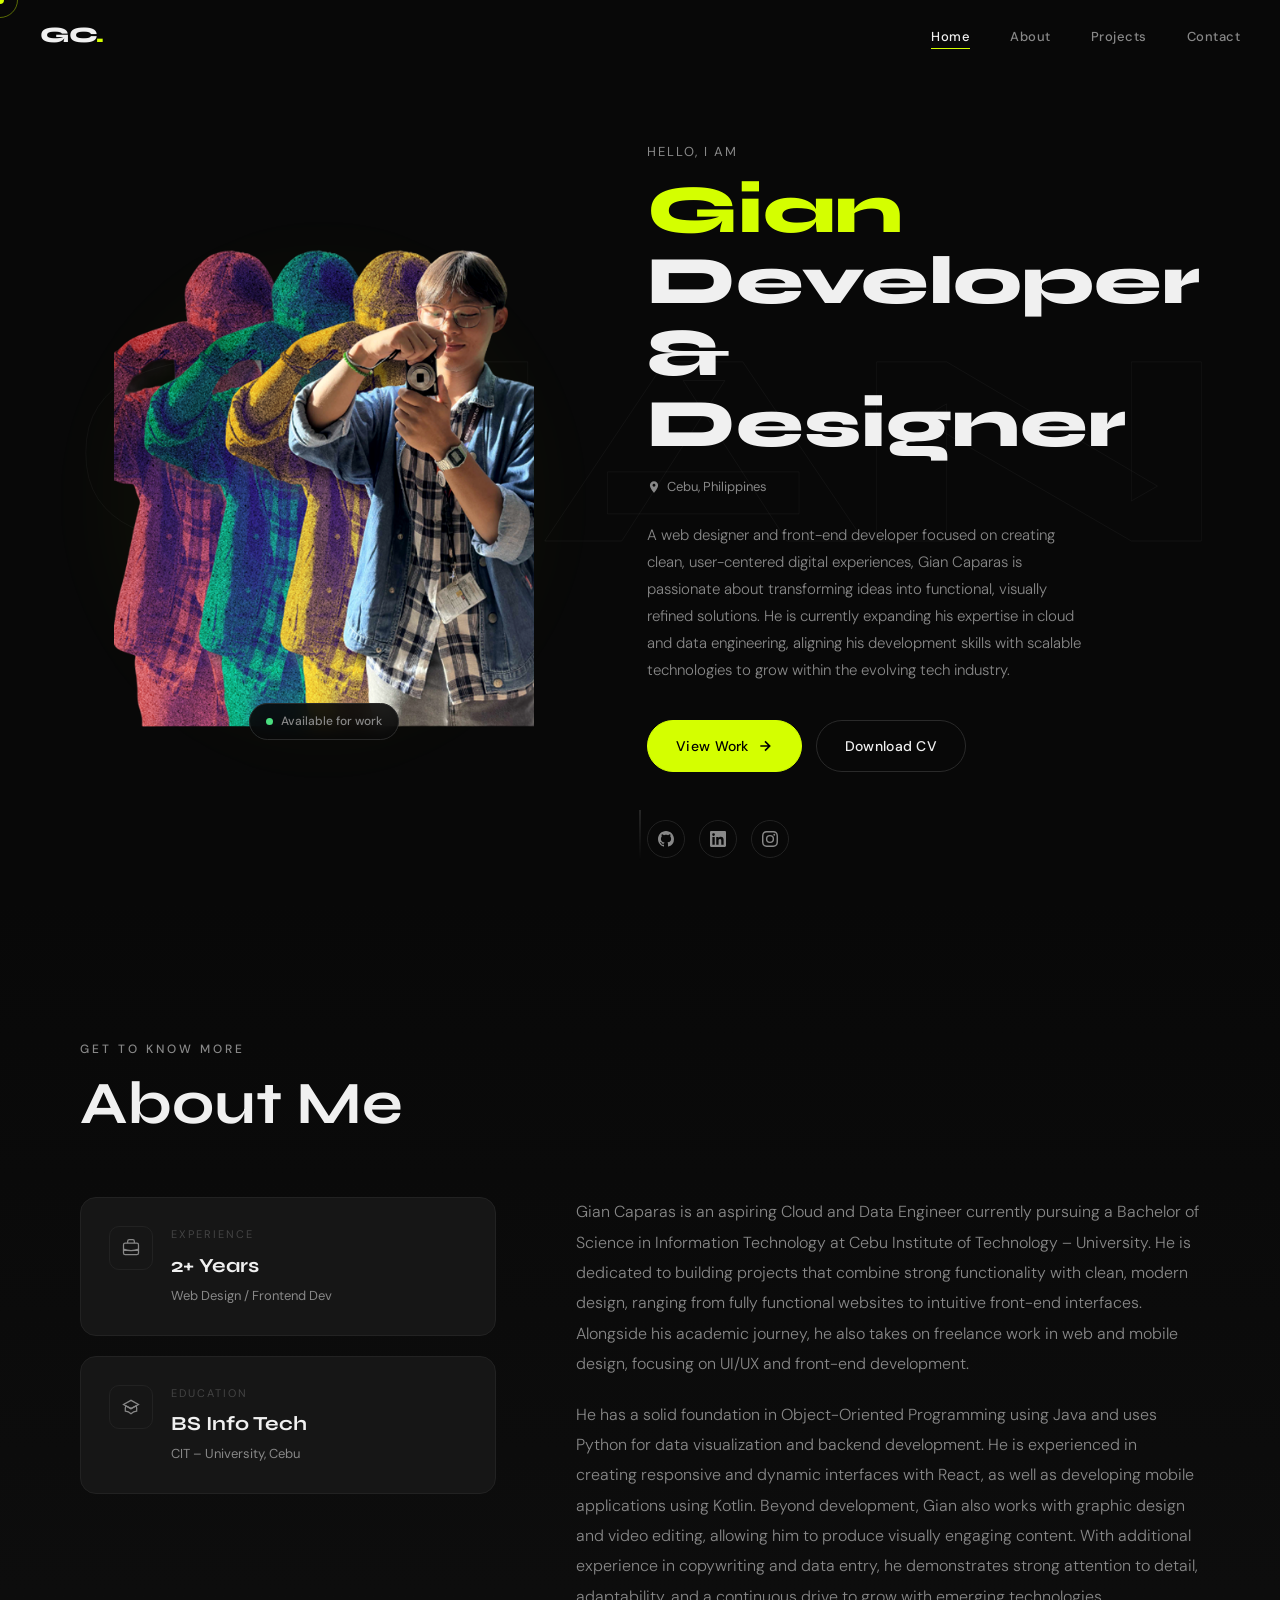
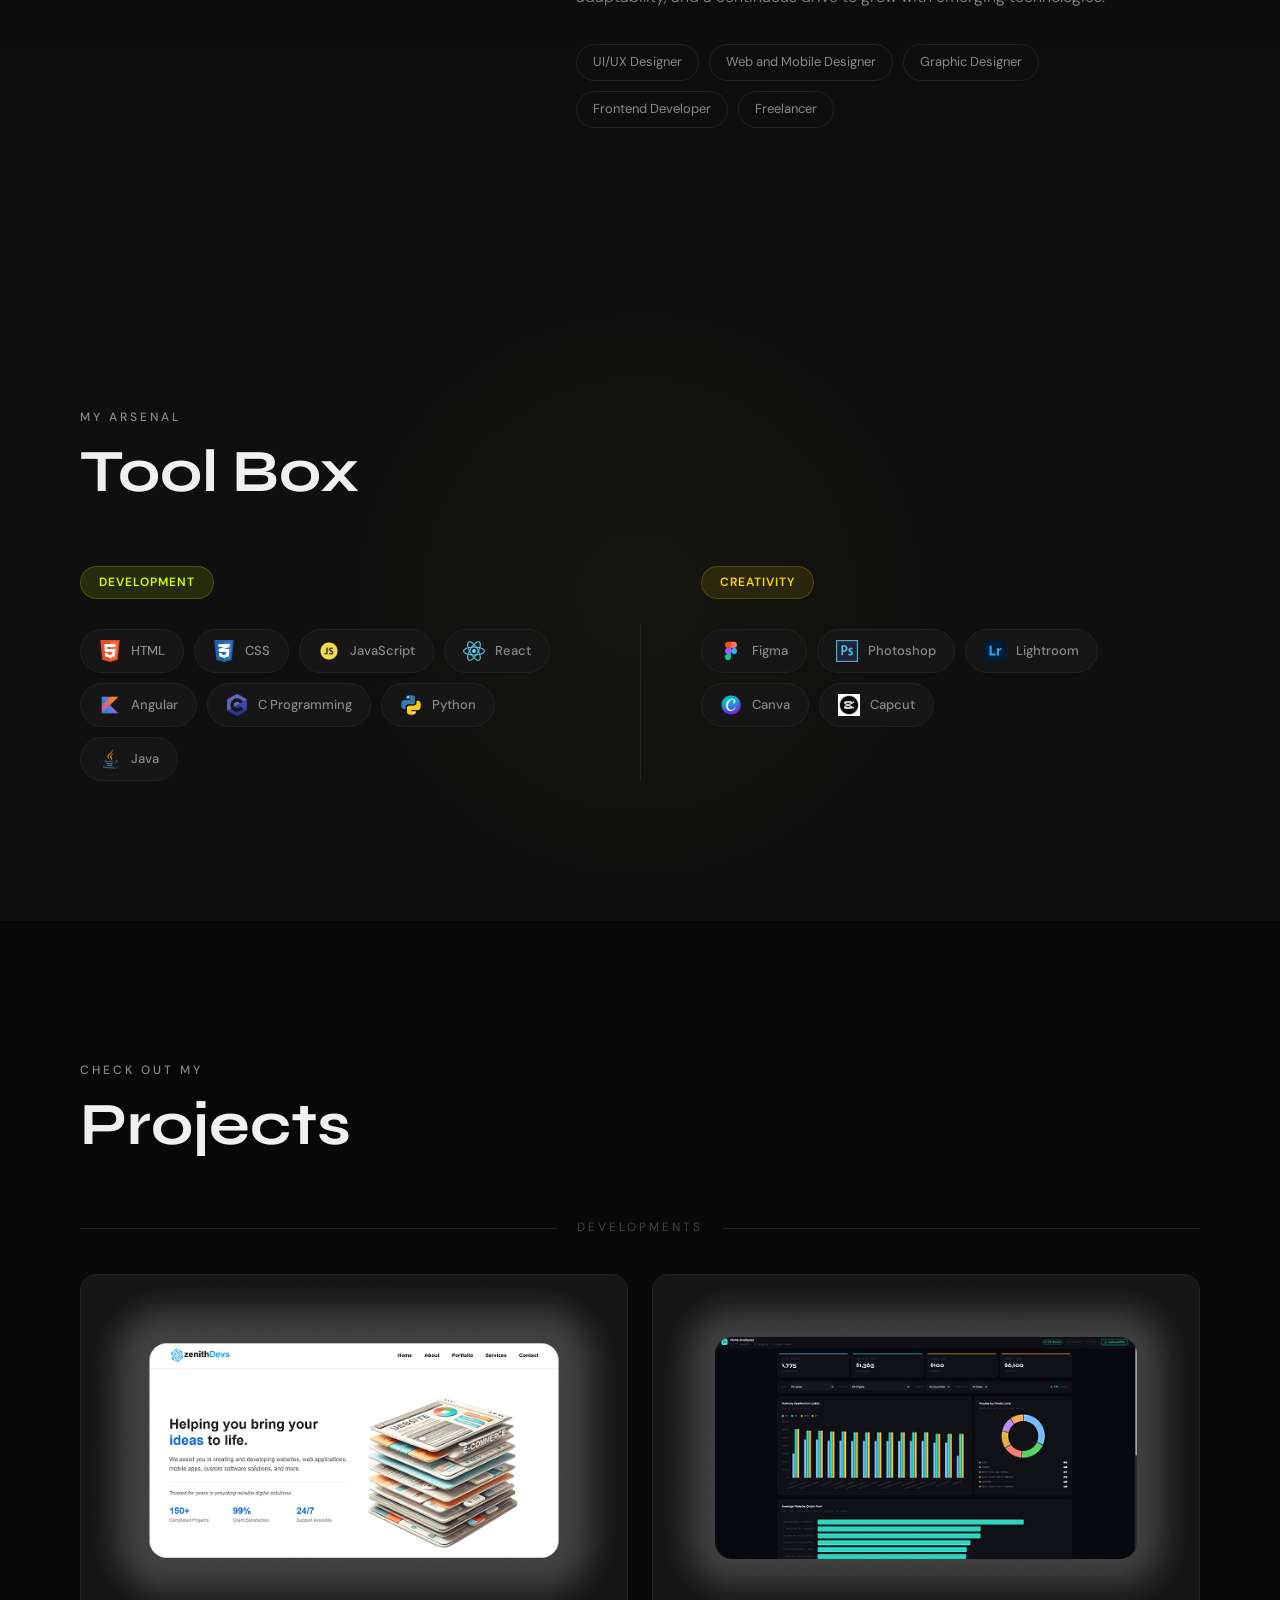
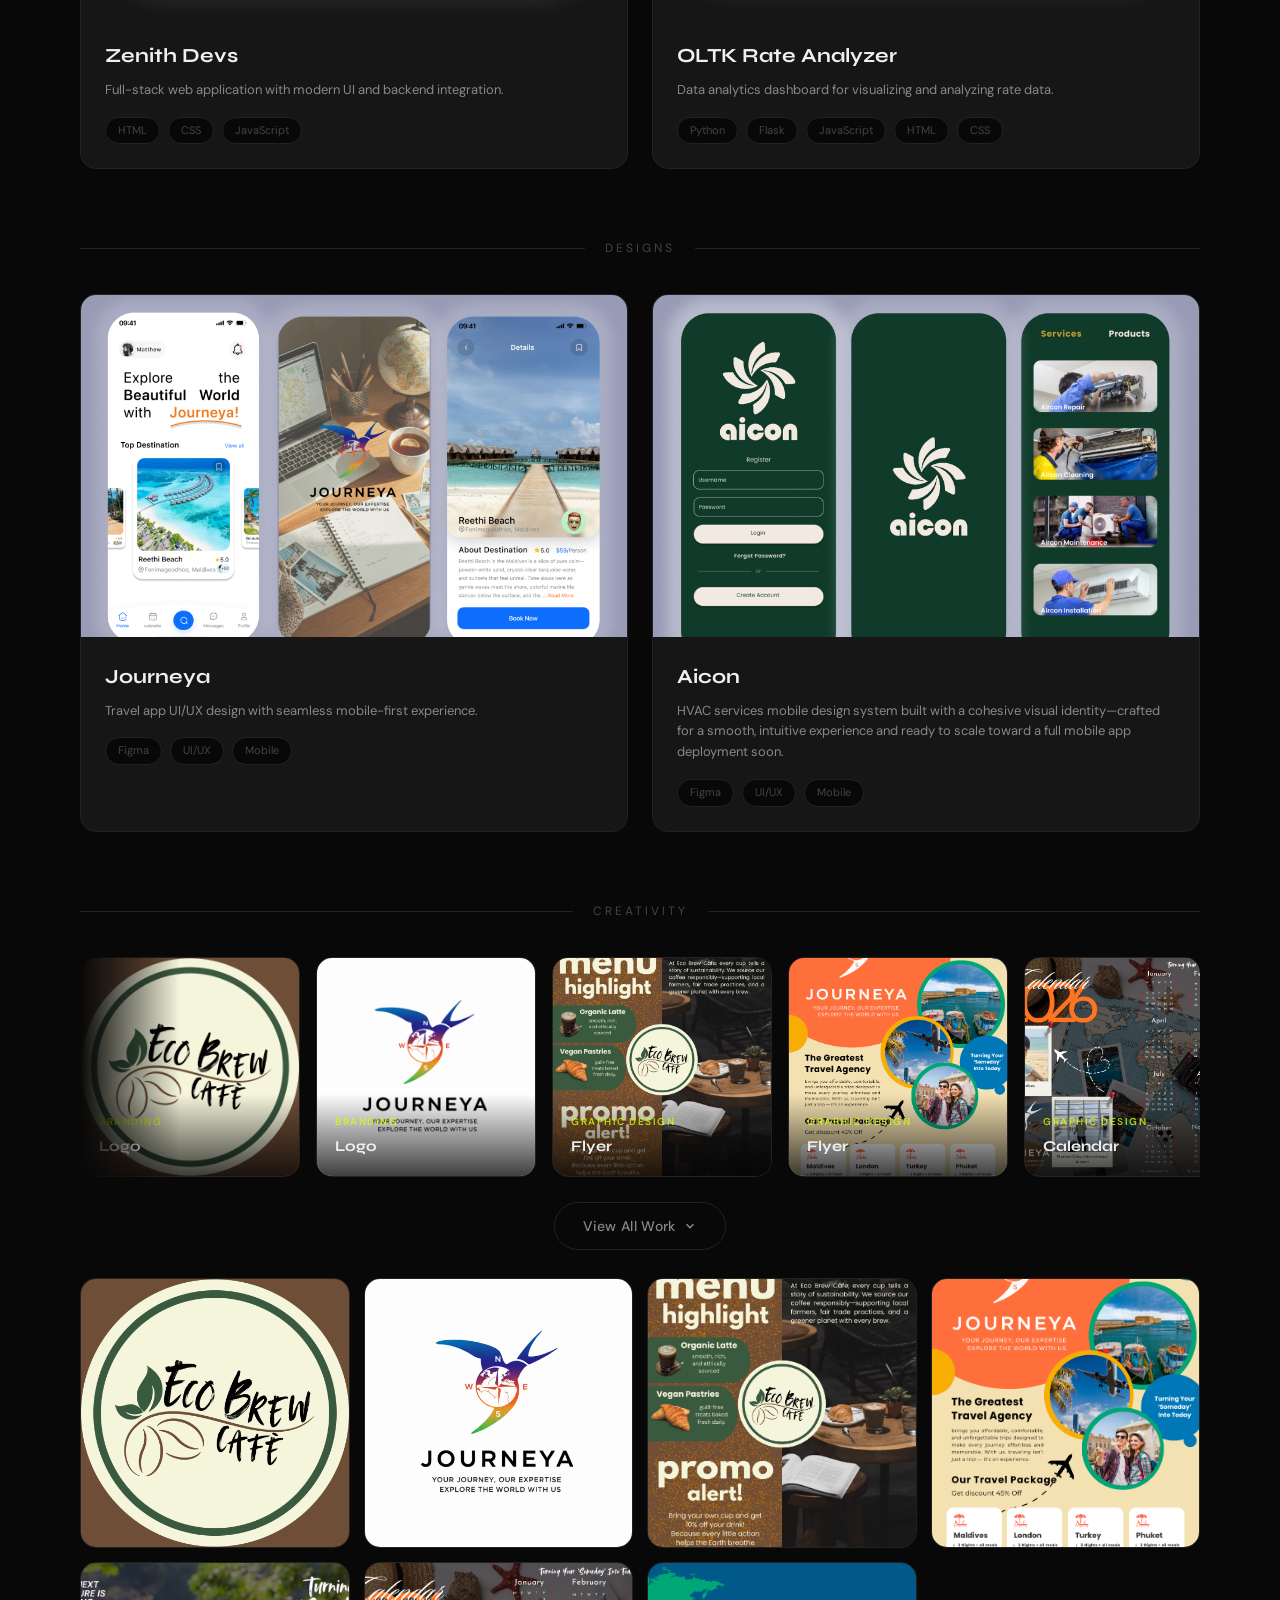
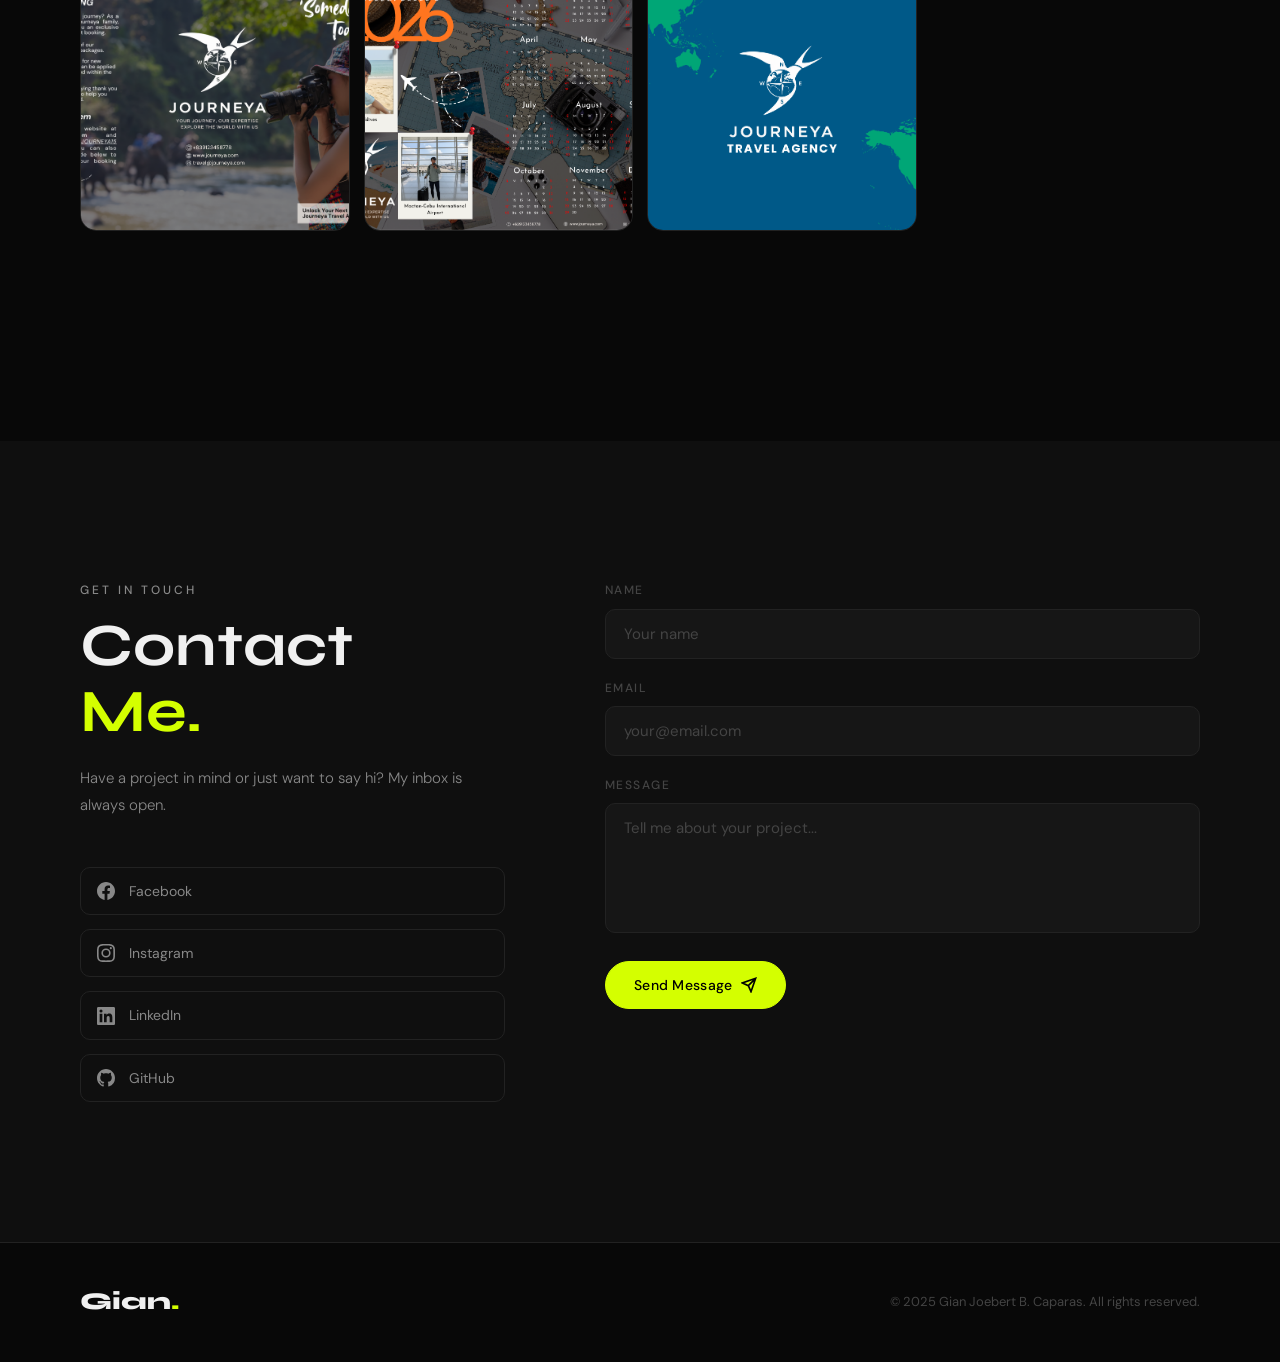
==== commit 2f789ed8: "fix spacing" ====
--- a/index.html
+++ b/index.html
@@ -565,7 +565,6 @@
                   <div class="cfgrid-info"><span class="ci-tag">Graphic Design</span><p>Journeya - Business Card</p></div>
                 </div>
               </div>
-
             </div>
           </div>
         </div>
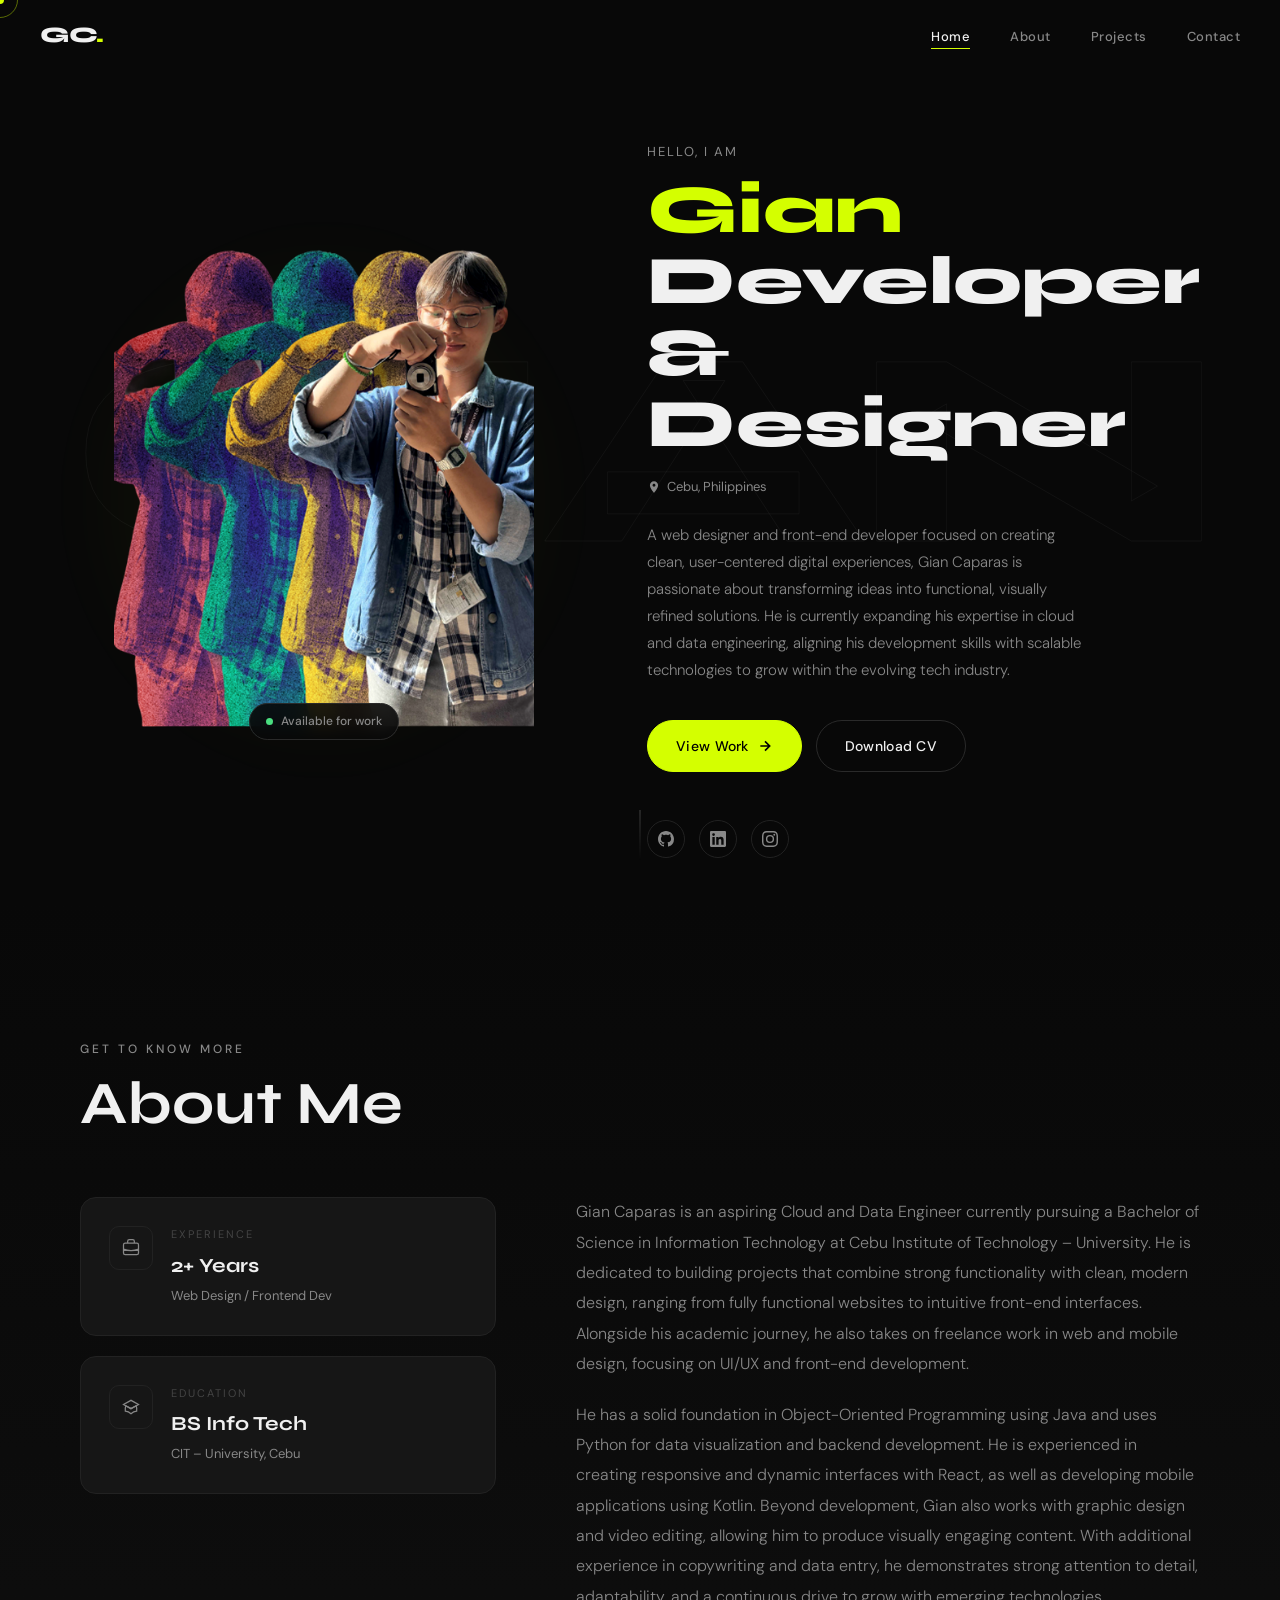
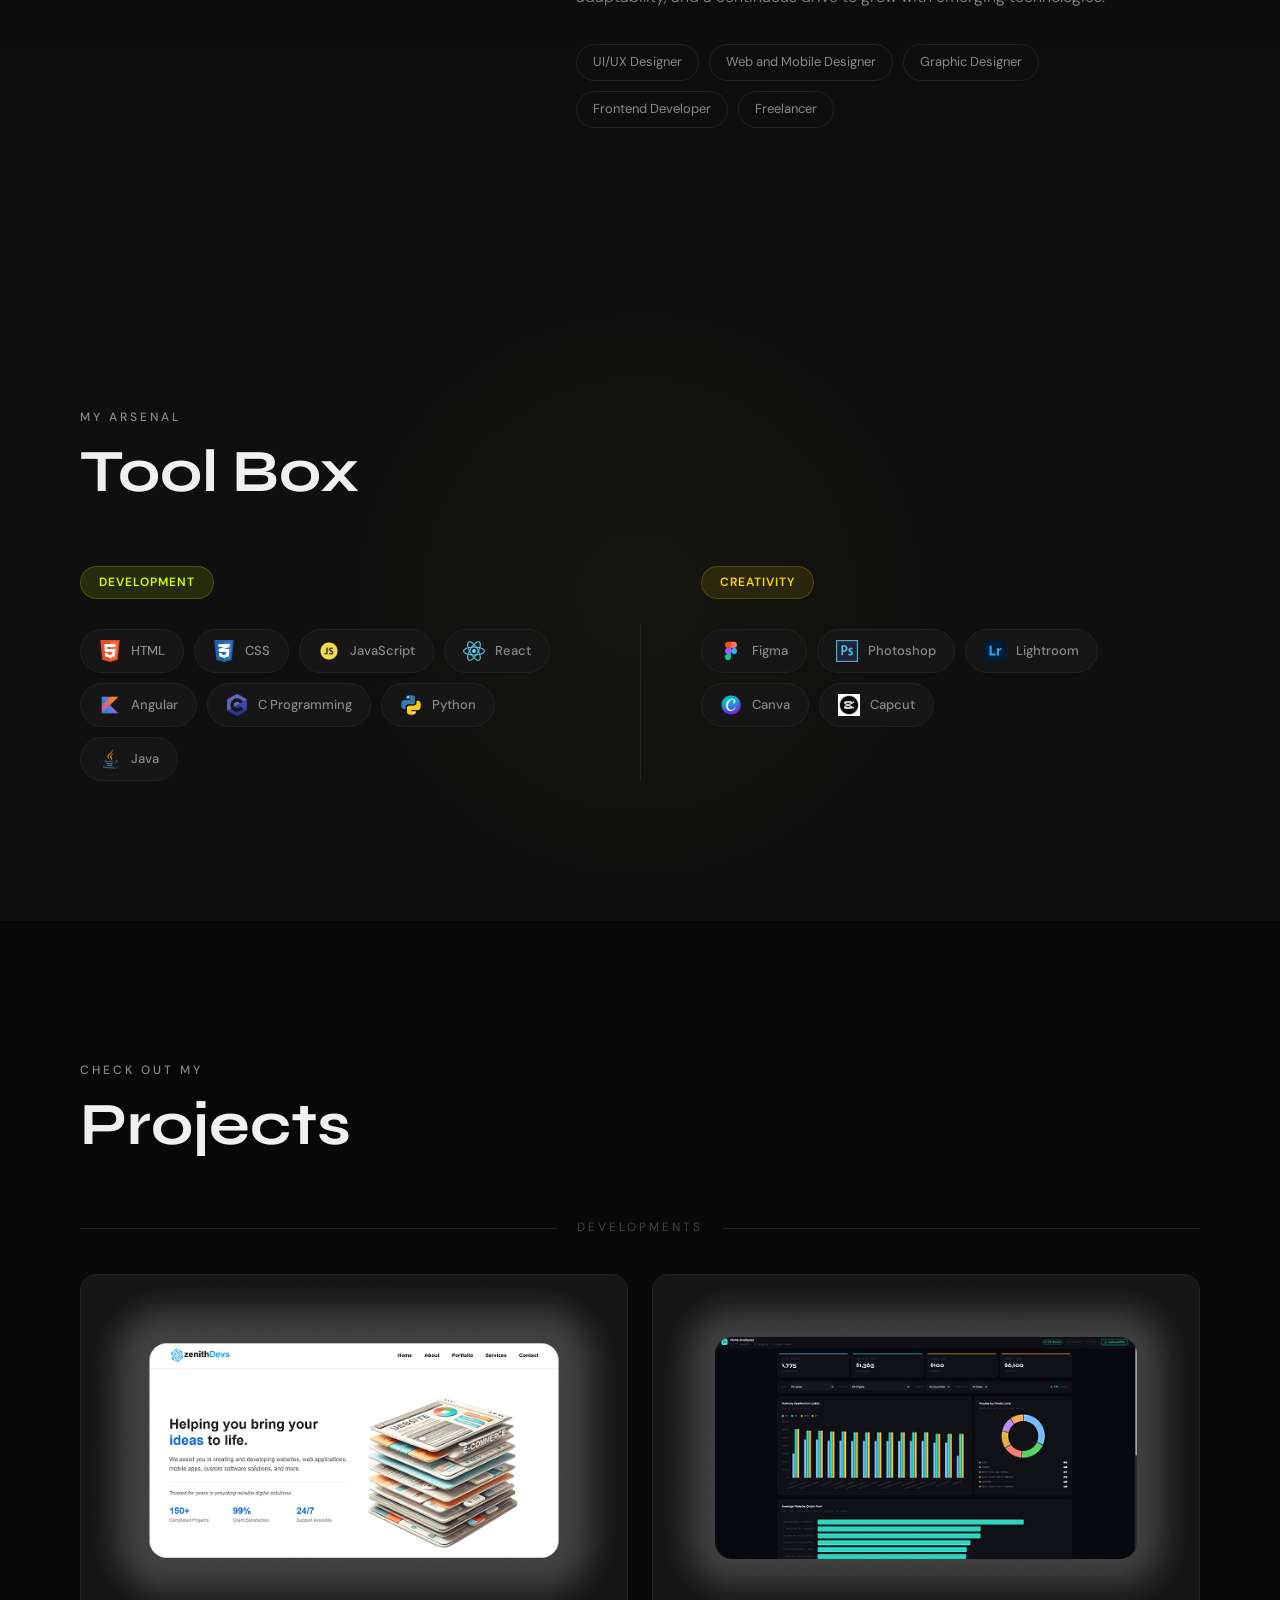
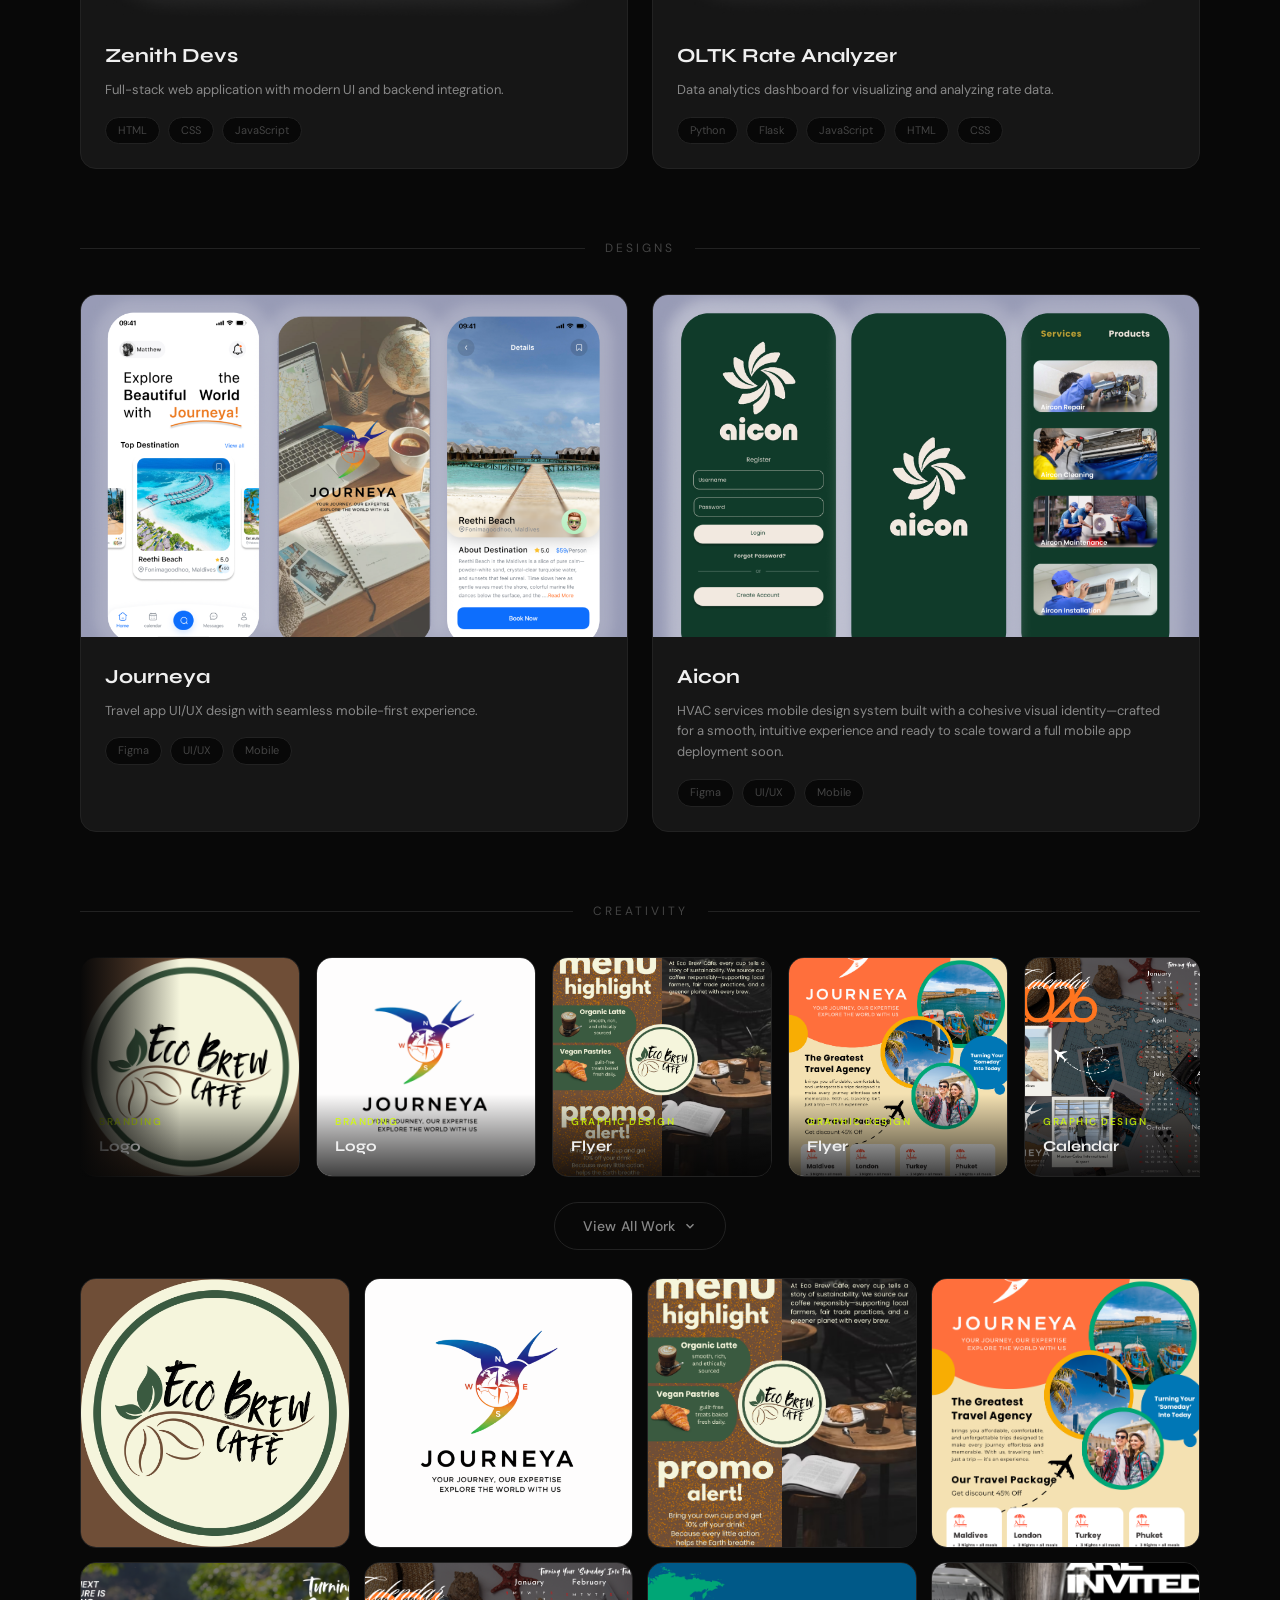
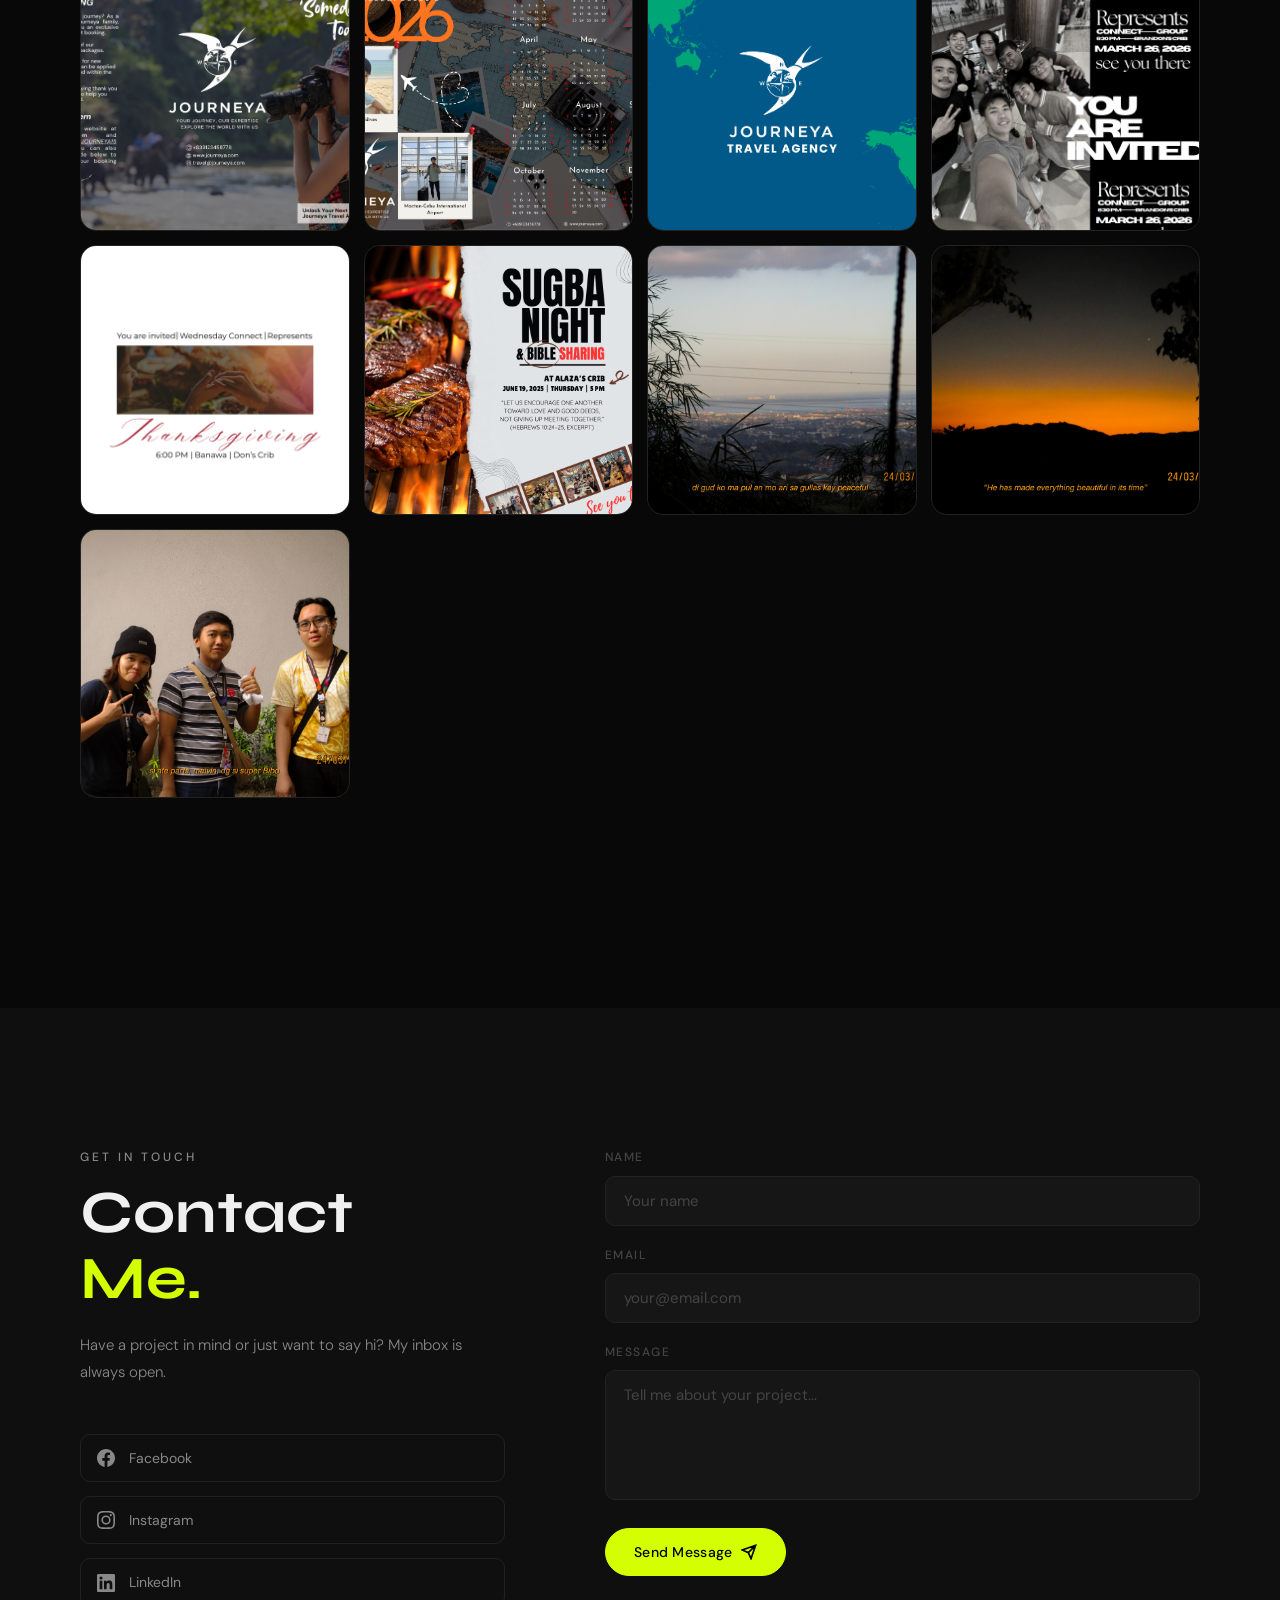
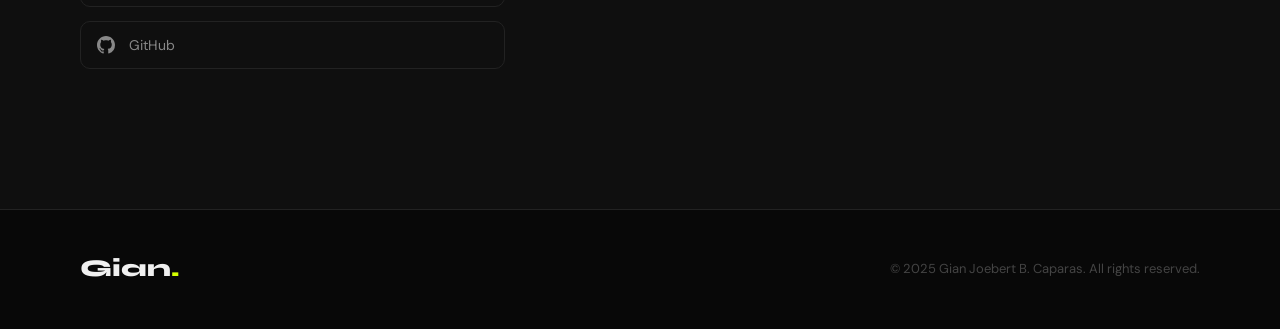
==== commit 2be93a66: "added some projects/works" ====
--- a/index.html
+++ b/index.html
@@ -331,163 +331,297 @@
           <div class="carousel-wrapper" id="creativityCarousel">
             <div class="carousel-track" id="carouselTrack">
           <!-- SECTION A -->
-          <div class="carousel-item contain-img" 
-            data-img="assets/images/projects/Logo1.png" 
-            data-title="Logo" 
-            data-tag="Branding"> 
-          <img src="assets/images/projects/Logo1.png" alt="Logo 1" class="ci-bg-img" />
-          <div class="ci-content">
-            <span class="ci-tag">Branding</span>
-            <p class="ci-name">Logo</p>
-          </div>
-        </div>
-
-        <div class="carousel-item contain-img" 
-            data-img="assets/images/projects/Logo2.png" 
-            data-title="Logo" 
-            data-tag="Branding"> 
-          <img src="assets/images/projects/Logo2.png" alt="Logo 2" class="ci-bg-img" />
-          <div class="ci-content">
-            <span class="ci-tag">Branding</span>
-            <p class="ci-name">Logo</p>
-          </div>
-        </div>
-
-        <div class="carousel-item" 
-            data-img="assets/images/projects/Flyer1.png" 
-            data-title="Flyer" 
-            data-tag="Graphic Design"> 
-          <img src="assets/images/projects/Flyer1.png" alt="Flyer 1" class="ci-bg-img" />
-          <div class="ci-content">
-            <span class="ci-tag">Graphic Design</span>
-            <p class="ci-name">Flyer</p>
-          </div>
-        </div>
-
-        <div class="carousel-item" 
-            data-img="assets/images/projects/Flyer2.png" 
-            data-title="Flyer" 
-            data-tag="Graphic Design"> 
-          <img src="assets/images/projects/Flyer2.png" alt="Flyer 2" class="ci-bg-img" />
-          <div class="ci-content">
-            <span class="ci-tag">Graphic Design</span>
-            <p class="ci-name">Flyer</p>
-          </div>
-        </div>
-
-        <div class="carousel-item" 
-            data-img="assets/images/projects/Calendar.png" 
-            data-title="Calendar" 
-            data-tag="Graphic Design"> 
-          <img src="assets/images/projects/Calendar.png" alt="Calendar" class="ci-bg-img" />
-          <div class="ci-content">
-            <span class="ci-tag">Graphic Design</span>
-            <p class="ci-name">Calendar</p>
-          </div>
-        </div>
-
-        <div class="carousel-item" 
-            data-img="assets/images/projects/Businesscard1.png" 
-            data-back="assets/images/projects/Businesscard1.1.png" 
-            data-title="Business Card" 
-            data-tag="Graphic Design"> 
-          <img src="assets/images/projects/Businesscard1.png" alt="Business Card" class="ci-bg-img" />
-          <div class="ci-content">
-            <span class="ci-tag">Graphic Design</span>
-            <p class="ci-name">Business Card</p>
-          </div>
-        </div>
-
-        <div class="carousel-item" 
-            data-img="assets/images/projects/Flyer3.png"
-            data-back="assets/images/projects/Flyer3_Back.png" 
-            data-title="Trifold Flyer" 
-            data-tag="Graphic Design"> 
-          <img src="assets/images/projects/Flyer3.png" alt="Flyer" class="ci-bg-img" />
-          <div class="ci-content">
-            <span class="ci-tag">Graphic Design</span>
-            <p class="ci-name">Trifold Flyer</p>
-          </div>
-        </div>
+              <div class="carousel-item contain-img" 
+                data-img="assets/images/projects/Logo1.png" 
+                data-title="Logo" 
+                data-tag="Branding"> 
+              <img src="assets/images/projects/Logo1.png" alt="Logo 1" class="ci-bg-img" />
+              <div class="ci-content">
+                <span class="ci-tag">Branding</span>
+                <p class="ci-name">Logo</p>
+              </div>
+            </div>
+
+            <div class="carousel-item contain-img" 
+                data-img="assets/images/projects/Logo2.png" 
+                data-title="Logo" 
+                data-tag="Branding"> 
+              <img src="assets/images/projects/Logo2.png" alt="Journeya - Logo" class="ci-bg-img" />
+              <div class="ci-content">
+                <span class="ci-tag">Branding</span>
+                <p class="ci-name">Logo</p>
+              </div>
+            </div>
+
+            <div class="carousel-item" 
+                data-img="assets/images/projects/Flyer1.png" 
+                data-title="Flyer" 
+                data-tag="Graphic Design"> 
+              <img src="assets/images/projects/Flyer1.png" alt="Eco Brew Cafe - Flyer" class="ci-bg-img" />
+              <div class="ci-content">
+                <span class="ci-tag">Graphic Design</span>
+                <p class="ci-name">Flyer</p>
+              </div>
+            </div>
+
+            <div class="carousel-item" 
+                data-img="assets/images/projects/Flyer2.png" 
+                data-title="Flyer" 
+                data-tag="Graphic Design"> 
+              <img src="assets/images/projects/Flyer2.png" alt="Journeya - Flyer" class="ci-bg-img" />
+              <div class="ci-content">
+                <span class="ci-tag">Graphic Design</span>
+                <p class="ci-name">Flyer</p>
+              </div>
+            </div>
+
+            <div class="carousel-item" 
+                data-img="assets/images/projects/Calendar.png" 
+                data-title="Calendar" 
+                data-tag="Graphic Design"> 
+              <img src="assets/images/projects/Calendar.png" alt="Calendar" class="ci-bg-img" />
+              <div class="ci-content">
+                <span class="ci-tag">Graphic Design</span>
+                <p class="ci-name">Calendar</p>
+              </div>
+            </div>
+
+            <div class="carousel-item" 
+                data-img="assets/images/projects/Businesscard1.png" 
+                data-back="assets/images/projects/Businesscard1.1.png" 
+                data-title="Business Card" 
+                data-tag="Graphic Design"> 
+              <img src="assets/images/projects/Businesscard1.png" alt="Business Card" class="ci-bg-img" />
+              <div class="ci-content">
+                <span class="ci-tag">Graphic Design</span>
+                <p class="ci-name">Business Card</p>
+              </div>
+            </div>
+
+            <div class="carousel-item" 
+                data-img="assets/images/projects/Flyer3.png"
+                data-back="assets/images/projects/Flyer3_Back.png" 
+                data-title="Trifold Flyer" 
+                data-tag="Graphic Design"> 
+              <img src="assets/images/projects/Flyer3.png" alt="Flyer" class="ci-bg-img" />
+              <div class="ci-content">
+                <span class="ci-tag">Graphic Design</span>
+                <p class="ci-name">Trifold Flyer</p>
+              </div>
+            </div>
+
+            <div class="carousel-item" 
+                data-img="assets/images/projects/Media1.png"
+                data-title="Invitation Design" 
+                data-tag="Graphic Design"> 
+              <img src="assets/images/projects/Media1.png" alt="Invitation Design" class="ci-bg-img" />
+              <div class="ci-content">
+                <span class="ci-tag">Graphic Design</span>
+                <p class="ci-name">Invitation Design</p>
+              </div>
+            </div>
+
+            <div class="carousel-item" 
+                data-img="assets/images/projects/Media2.png"
+                data-title="Graphic Photo" 
+                data-tag="Graphic Design"> 
+              <img src="assets/images/projects/Media2.png" alt="Invitation Design" class="ci-bg-img" />
+              <div class="ci-content">
+                <span class="ci-tag">Graphic Design</span>
+                <p class="ci-name">Invitation Design</p>
+              </div>
+            </div>
+
+            <div class="carousel-item" 
+                data-img="assets/images/projects/Media3.png"
+                data-title="Graphic Photo" 
+                data-tag="Graphic Design"> 
+              <img src="assets/images/projects/Media3.png" alt="Invitation Design" class="ci-bg-img" />
+              <div class="ci-content">
+                <span class="ci-tag">Graphic Design</span>
+                <p class="ci-name">Invitation Design</p>
+              </div>
+            </div>
+
+            <div class="carousel-item" 
+                data-img="assets/images/projects/Media4.png"
+                data-title="Media" 
+                data-tag="Media"> 
+              <img src="assets/images/projects/Media4.png" alt="Photo Editing" class="ci-bg-img" />
+              <div class="ci-content">
+                <span class="ci-tag">Media</span>
+                <p class="ci-name">Photo Editing</p>
+              </div>
+            </div>
+
+            <div class="carousel-item" 
+                data-img="assets/images/projects/Media5.png"
+                data-title="Photo Editing" 
+                data-tag="Media"> 
+              <img src="assets/images/projects/Media5.png" alt="Photo Editing" class="ci-bg-img" />
+              <div class="ci-content">
+                <span class="ci-tag">Media</span>
+                <p class="ci-name">Photo Editing</p>
+              </div>
+            </div>
+
+            <div class="carousel-item" 
+                data-img="assets/images/projects/Media6.png"
+                data-title="Photo Editing" 
+                data-tag="Media"> 
+              <img src="assets/images/projects/Media6.png" alt="Photo Editing" class="ci-bg-img" />
+              <div class="ci-content">
+                <span class="ci-tag">Media</span>
+                <p class="ci-name">Photo Editing</p>
+              </div>
+            </div>
+
+
           <!-- SECTION B (FROM SECTION A TO REPEAT THE CAROUSEL)-->
-        <div class="carousel-item contain-img" 
-            data-img="assets/images/projects/Logo1.png" 
-            data-title="Logo" 
-            data-tag="Branding"> 
-          <img src="assets/images/projects/Logo1.png" alt="Logo 1" class="ci-bg-img" />
-          <div class="ci-content">
-            <span class="ci-tag">Branding</span>
-            <p class="ci-name">Logo</p>
-          </div>
-        </div>
-
-        <div class="carousel-item contain-img" 
-            data-img="assets/images/projects/Logo2.png" 
-            data-title="Logo" 
-            data-tag="Branding"> 
-          <img src="assets/images/projects/Logo2.png" alt="Logo 2" class="ci-bg-img" />
-          <div class="ci-content">
-            <span class="ci-tag">Branding</span>
-            <p class="ci-name">Logo</p>
-          </div>
-        </div>
-
-        <div class="carousel-item" 
-            data-img="assets/images/projects/Flyer1.png" 
-            data-title="Flyer" 
-            data-tag="Graphic Design"> 
-          <img src="assets/images/projects/Flyer1.png" alt="Flyer 1" class="ci-bg-img" />
-          <div class="ci-content">
-            <span class="ci-tag">Graphic Design</span>
-            <p class="ci-name">Flyer</p>
-          </div>
-        </div>
-
-        <div class="carousel-item" 
-            data-img="assets/images/projects/Flyer2.png" 
-            data-title="Flyer" 
-            data-tag="Graphic Design"> 
-          <img src="assets/images/projects/Flyer2.png" alt="Flyer 2" class="ci-bg-img" />
-          <div class="ci-content">
-            <span class="ci-tag">Graphic Design</span>
-            <p class="ci-name">Flyer</p>
-          </div>
-        </div>
-
-        <div class="carousel-item" 
-            data-img="assets/images/projects/Calendar.png" 
-            data-title="Calendar" 
-            data-tag="Graphic Design"> 
-          <img src="assets/images/projects/Calendar.png" alt="Calendar" class="ci-bg-img" />
-          <div class="ci-content">
-            <span class="ci-tag">Graphic Design</span>
-            <p class="ci-name">Calendar</p>
-          </div>
-        </div>
-
-        <div class="carousel-item" 
-            data-img="assets/images/projects/Businesscard1.png" 
-            data-back="assets/images/projects/Businesscard1.1.png" 
-            data-title="Business Card" 
-            data-tag="Graphic Design"> 
-          <img src="assets/images/projects/Businesscard1.png" alt="Business Card" class="ci-bg-img" />
-          <div class="ci-content">
-            <span class="ci-tag">Graphic Design</span>
-            <p class="ci-name">Business Card</p>
-          </div>
-        </div>
-
-        <div class="carousel-item" 
-            data-img="assets/images/projects/Flyer3.png"
-            data-back="assets/images/projects/Flyer3back.png"
-            data-title="Trifold Flyer" 
-            data-tag="Graphic Design"> 
-          <img src="assets/images/projects/Flyer3.png" alt="Flyer" class="ci-bg-img" />
-          <div class="ci-content">
-            <span class="ci-tag">Graphic Design</span>
-            <p class="ci-name">Trifold Folder</p>
-          </div>
-        </div>
+            <div class="carousel-item contain-img" 
+                data-img="assets/images/projects/Logo1.png" 
+                data-title="Logo" 
+                data-tag="Branding"> 
+              <img src="assets/images/projects/Logo1.png" alt="Logo 1" class="ci-bg-img" />
+              <div class="ci-content">
+                <span class="ci-tag">Branding</span>
+                <p class="ci-name">Logo</p>
+              </div>
+            </div>
+
+            <div class="carousel-item contain-img" 
+                data-img="assets/images/projects/Logo2.png" 
+                data-title="Logo" 
+                data-tag="Branding"> 
+              <img src="assets/images/projects/Logo2.png" alt="Journeya - Logo" class="ci-bg-img" />
+              <div class="ci-content">
+                <span class="ci-tag">Branding</span>
+                <p class="ci-name">Logo</p>
+              </div>
+            </div>
+
+            <div class="carousel-item" 
+                data-img="assets/images/projects/Flyer1.png" 
+                data-title="Flyer" 
+                data-tag="Graphic Design"> 
+              <img src="assets/images/projects/Flyer1.png" alt="Eco Brew Cafe - Flyer" class="ci-bg-img" />
+              <div class="ci-content">
+                <span class="ci-tag">Graphic Design</span>
+                <p class="ci-name">Flyer</p>
+              </div>
+            </div>
+
+            <div class="carousel-item" 
+                data-img="assets/images/projects/Flyer2.png" 
+                data-title="Flyer" 
+                data-tag="Graphic Design"> 
+              <img src="assets/images/projects/Flyer2.png" alt="Journeya - Flyer" class="ci-bg-img" />
+              <div class="ci-content">
+                <span class="ci-tag">Graphic Design</span>
+                <p class="ci-name">Flyer</p>
+              </div>
+            </div>
+
+            <div class="carousel-item" 
+                data-img="assets/images/projects/Calendar.png" 
+                data-title="Calendar" 
+                data-tag="Graphic Design"> 
+              <img src="assets/images/projects/Calendar.png" alt="Calendar" class="ci-bg-img" />
+              <div class="ci-content">
+                <span class="ci-tag">Graphic Design</span>
+                <p class="ci-name">Calendar</p>
+              </div>
+            </div>
+
+            <div class="carousel-item" 
+                data-img="assets/images/projects/Businesscard1.png" 
+                data-back="assets/images/projects/Businesscard1.1.png" 
+                data-title="Business Card" 
+                data-tag="Graphic Design"> 
+              <img src="assets/images/projects/Businesscard1.png" alt="Business Card" class="ci-bg-img" />
+              <div class="ci-content">
+                <span class="ci-tag">Graphic Design</span>
+                <p class="ci-name">Business Card</p>
+              </div>
+            </div>
+
+            <div class="carousel-item" 
+                data-img="assets/images/projects/Flyer3.png"
+                data-back="assets/images/projects/Flyer3back.png"
+                data-title="Trifold Flyer" 
+                data-tag="Graphic Design"> 
+              <img src="assets/images/projects/Flyer3.png" alt="Flyer" class="ci-bg-img" />
+              <div class="ci-content">
+                <span class="ci-tag">Graphic Design</span>
+                <p class="ci-name">Trifold Folder</p>
+              </div>
+            </div>
+
+            <div class="carousel-item" 
+                data-img="assets/images/projects/Media1.png"
+                data-title="Invitation Design" 
+                data-tag="Graphic Design"> 
+              <img src="assets/images/projects/Media1.png" alt="Invitation Design" class="ci-bg-img" />
+              <div class="ci-content">
+                <span class="ci-tag">Graphic Design</span>
+                <p class="ci-name">Invitation Design</p>
+              </div>
+            </div>
+
+            <div class="carousel-item" 
+                data-img="assets/images/projects/Media2.png"
+                data-title="Graphic Photo" 
+                data-tag="Graphic Design"> 
+              <img src="assets/images/projects/Media2.png" alt="Invitation Design" class="ci-bg-img" />
+              <div class="ci-content">
+                <span class="ci-tag">Graphic Design</span>
+                <p class="ci-name">Invitation Design</p>
+              </div>
+            </div>
+
+            <div class="carousel-item" 
+                data-img="assets/images/projects/Media3.png"
+                data-title="Graphic Photo" 
+                data-tag="Graphic Design"> 
+              <img src="assets/images/projects/Media3.png" alt="Invitation Design" class="ci-bg-img" />
+              <div class="ci-content">
+                <span class="ci-tag">Graphic Design</span>
+                <p class="ci-name">Invitation Design</p>
+              </div>
+            </div>
+
+            <div class="carousel-item" 
+                data-img="assets/images/projects/Media4.png"
+                data-title="Photo Editing" 
+                data-tag="Media"> 
+              <img src="assets/images/projects/Media4.png" alt="Photo Editing" class="ci-bg-img" />
+              <div class="ci-content">
+                <span class="ci-tag">Media</span>
+                <p class="ci-name">Photo Editing</p>
+              </div>
+            </div>
+
+            <div class="carousel-item" 
+                data-img="assets/images/projects/Media5.png"
+                data-title="Photo Editing" 
+                data-tag="Media"> 
+              <img src="assets/images/projects/Media5.png" alt="Photo Editing" class="ci-bg-img" />
+              <div class="ci-content">
+                <span class="ci-tag">Media</span>
+                <p class="ci-name">Photo Editing</p>
+              </div>
+            </div>
+
+            <div class="carousel-item" 
+                data-img="assets/images/projects/Media6.png"
+                data-title="Photo Editing" 
+                data-tag="Media"> 
+              <img src="assets/images/projects/Media6.png" alt="Photo Editing" class="ci-bg-img" />
+              <div class="ci-content">
+                <span class="ci-tag">Media</span>
+                <p class="ci-name">Photo Editing</p>
+              </div>
+            </div>
 
             <div class="carousel-fade carousel-fade-left"></div>
             <div class="carousel-fade carousel-fade-right"></div>
@@ -511,28 +645,28 @@
 
             <div class="creativity-full-grid" id="creativityFullGrid">
               
-              <div class="cfgrid-item contain-img" data-cat="Branding" data-img="assets/images/projects/Logo1.png" data-title="Logo 1" data-tag="Branding">
+              <div class="cfgrid-item contain-img" data-cat="Branding" data-img="assets/images/projects/Logo1.png" data-title="Eco Brew Cafe - Logo" data-tag="Branding">
                 <img src="assets/images/projects/Logo1.png" alt="Logo" class="ci-bg-img" />
                 <div class="cfgrid-hover">
                   <div class="cfgrid-info"><span class="ci-tag">Branding</span><p>Eco Brew Cafe - Logo</p></div>
                 </div>
               </div>
 
-              <div class="cfgrid-item contain-img" data-cat="Branding" data-img="assets/images/projects/Logo2.png" data-title="Logo 2" data-tag="Branding">
+              <div class="cfgrid-item contain-img" data-cat="Branding" data-img="assets/images/projects/Logo2.png" data-title="Journeya - Logo" data-tag="Branding">
                 <img src="assets/images/projects/Logo2.png" alt="Logo" class="ci-bg-img" />
                 <div class="cfgrid-hover">
                   <div class="cfgrid-info"><span class="ci-tag">Branding</span><p>Journeya - Logo</p></div>
                 </div>
               </div>
 
-              <div class="cfgrid-item" data-cat="Graphic Design" data-img="assets/images/projects/Flyer1.png" data-title="Flyer 1" data-tag="Graphic Design">
+              <div class="cfgrid-item" data-cat="Graphic Design" data-img="assets/images/projects/Flyer1.png" data-title="Eco Brew Cafe - Flyer" data-tag="Graphic Design">
                 <img src="assets/images/projects/Flyer1.png" alt="Flyer" class="ci-bg-img" />
                 <div class="cfgrid-hover">
                   <div class="cfgrid-info"><span class="ci-tag">Graphic Design</span><p>Eco Brew Cafe - Flyer</p></div>
                 </div>
               </div>
 
-              <div class="cfgrid-item" data-cat="Graphic Design" data-img="assets/images/projects/Flyer2.png" data-title="Flyer 2" data-tag="Graphic Design">
+              <div class="cfgrid-item" data-cat="Graphic Design" data-img="assets/images/projects/Flyer2.png" data-title="Journeya - Flyer" data-tag="Graphic Design">
                 <img src="assets/images/projects/Flyer2.png" alt="Flyer" class="ci-bg-img" />
                 <div class="cfgrid-hover">
                   <div class="cfgrid-info"><span class="ci-tag">Graphic Design</span><p>Journeya - Flyer</p></div>
@@ -542,15 +676,15 @@
               <div class="cfgrid-item" data-cat="Graphic Design" 
                    data-img="assets/images/projects/Flyer3.png" 
                    data-back="assets/images/projects/Flyer3_Back.png" 
-                   data-title="Trifold Flyer" data-tag="Graphic Design">
+                   data-title="Journeya - Trifold Flyer" data-tag="Graphic Design">
                 <img src="assets/images/projects/Flyer3.png" alt="Trifold Flyer" class="ci-bg-img" />
                 <div class="cfgrid-hover">
                   <div class="cfgrid-info"><span class="ci-tag">Graphic Design</span><p>Journeya - Trifold Flyer</p></div>
                 </div>
               </div>
 
-              <div class="cfgrid-item" data-cat="Graphic Design" data-img="assets/images/projects/Calendar.png" data-title="Calendar" data-tag="Graphic Design">
-                <img src="assets/images/projects/Calendar.png" alt="Calendar" class="ci-bg-img" />
+              <div class="cfgrid-item" data-cat="Graphic Design" data-img="assets/images/projects/Calendar.png" data-title="Journeya - Calendar" data-tag="Graphic Design">
+                <img src="assets/images/projects/Calendar.png" alt="Journeya - Calendar" class="ci-bg-img" />
                 <div class="cfgrid-hover">
                   <div class="cfgrid-info"><span class="ci-tag">Graphic Design</span><p>Journeya- Calendar</p></div>
                 </div>
@@ -559,12 +693,68 @@
               <div class="cfgrid-item" data-cat="Graphic Design" 
                   data-img="assets/images/projects/Businesscard1.png" 
                   data-back="assets/images/projects/Businesscard1.1.png" 
-                  data-title="Business Card" data-tag="Graphic Design">
+                  data-title="Journeya - Business Card" data-tag="Graphic Design">
                 <img src="assets/images/projects/Businesscard1.png" alt="Business Card" class="ci-bg-img" />
                 <div class="cfgrid-hover">
                   <div class="cfgrid-info"><span class="ci-tag">Graphic Design</span><p>Journeya - Business Card</p></div>
                 </div>
               </div>
+              
+              <div class="cfgrid-item" data-cat="Graphic Design" 
+                  data-img="assets/images/projects/Media1.png" 
+                  data-title="Invitation Design" data-tag="Graphic Design">
+                <img src="assets/images/projects/Media1.png" alt="Invitation Design" class="ci-bg-img" />
+                <div class="cfgrid-hover">
+                  <div class="cfgrid-info"><span class="ci-tag">Graphic Design</span><p>Invitation Design</p></div>
+                </div>
+              </div>
+
+              <div class="cfgrid-item" data-cat="Graphic Design" 
+                  data-img="assets/images/projects/Media2.png" 
+                  data-title="Invitation Design" data-tag="Graphic Design">
+                <img src="assets/images/projects/Media2.png" alt="Invitation Design" class="ci-bg-img" />
+                <div class="cfgrid-hover">
+                  <div class="cfgrid-info"><span class="ci-tag">Graphic Design</span><p>Invitation Design</p></div>
+                </div>
+              </div>
+
+              <div class="cfgrid-item" data-cat="Graphic Design" 
+                  data-img="assets/images/projects/Media3.png" 
+                  data-title="Invitation Design" data-tag="Graphic Design">
+                <img src="assets/images/projects/Media3.png" alt="Invitation Design" class="ci-bg-img" />
+                <div class="cfgrid-hover">
+                  <div class="cfgrid-info"><span class="ci-tag">Graphic Design</span><p>Invitation Design</p></div>
+                </div>
+              </div>
+
+              <div class="cfgrid-item" data-cat="Media" 
+                  data-img="assets/images/projects/Media4.png" 
+                  data-title="Photo Editing" data-tag="Media">
+                <img src="assets/images/projects/Media4.png" alt="Photo Editing" class="ci-bg-img" />
+                <div class="cfgrid-hover">
+                  <div class="cfgrid-info"><span class="ci-tag">Media</span><p>Photo Editing</p></div>
+                </div>
+              </div>
+
+              <div class="cfgrid-item" data-cat="Media" 
+                  data-img="assets/images/projects/Media5.png" 
+                  data-title="Photo Editing" data-tag="Media">
+                <img src="assets/images/projects/Media5.png" alt="Photo Editing" class="ci-bg-img" />
+                <div class="cfgrid-hover">
+                  <div class="cfgrid-info"><span class="ci-tag">Media</span><p>Photo Editing</p></div>
+                </div>
+              </div>
+
+              <div class="cfgrid-item" data-cat="Media" 
+                  data-img="assets/images/projects/Media6.png" 
+                  data-title="Photo Editing" data-tag="Media">
+                <img src="assets/images/projects/Media6.png" alt="Photo Editing" class="ci-bg-img" />
+                <div class="cfgrid-hover">
+                  <div class="cfgrid-info"><span class="ci-tag">Media</span><p>Photo Editing</p></div>
+                </div>
+              </div>
+
+
             </div>
           </div>
         </div>
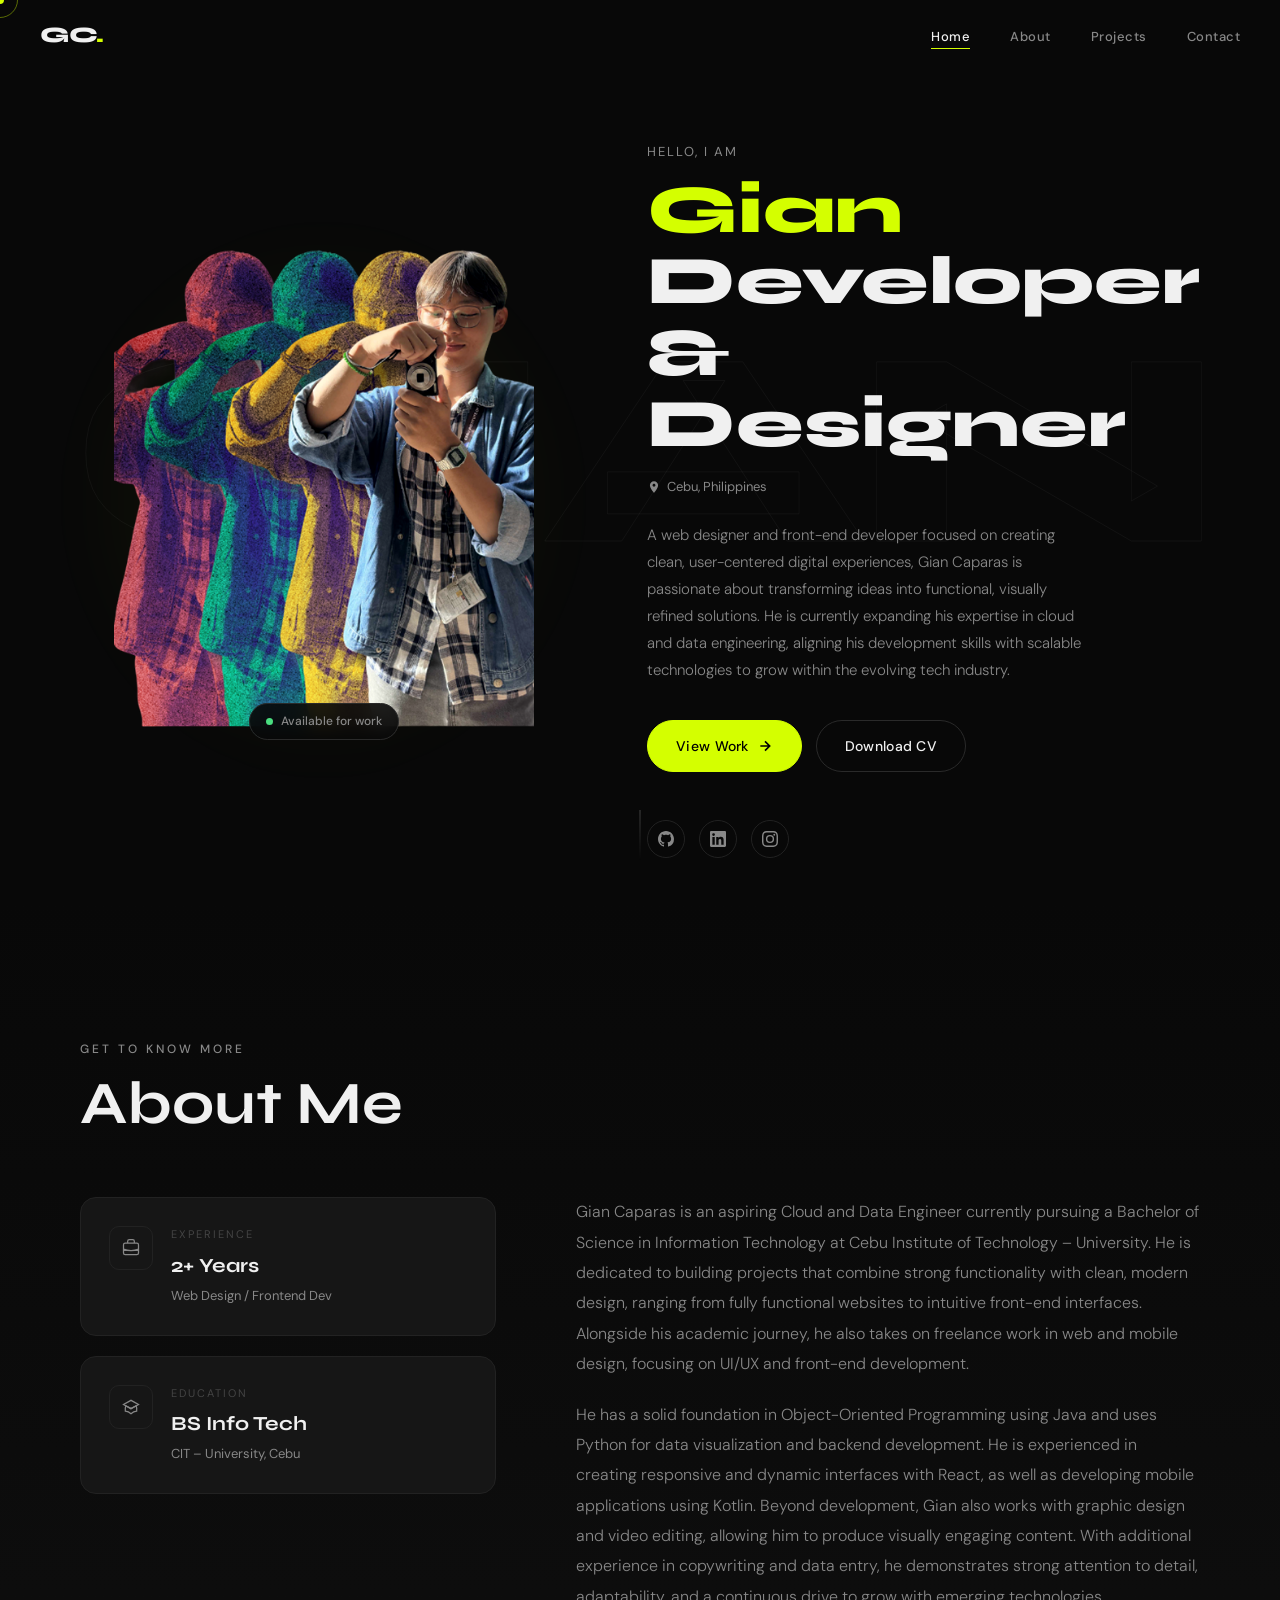
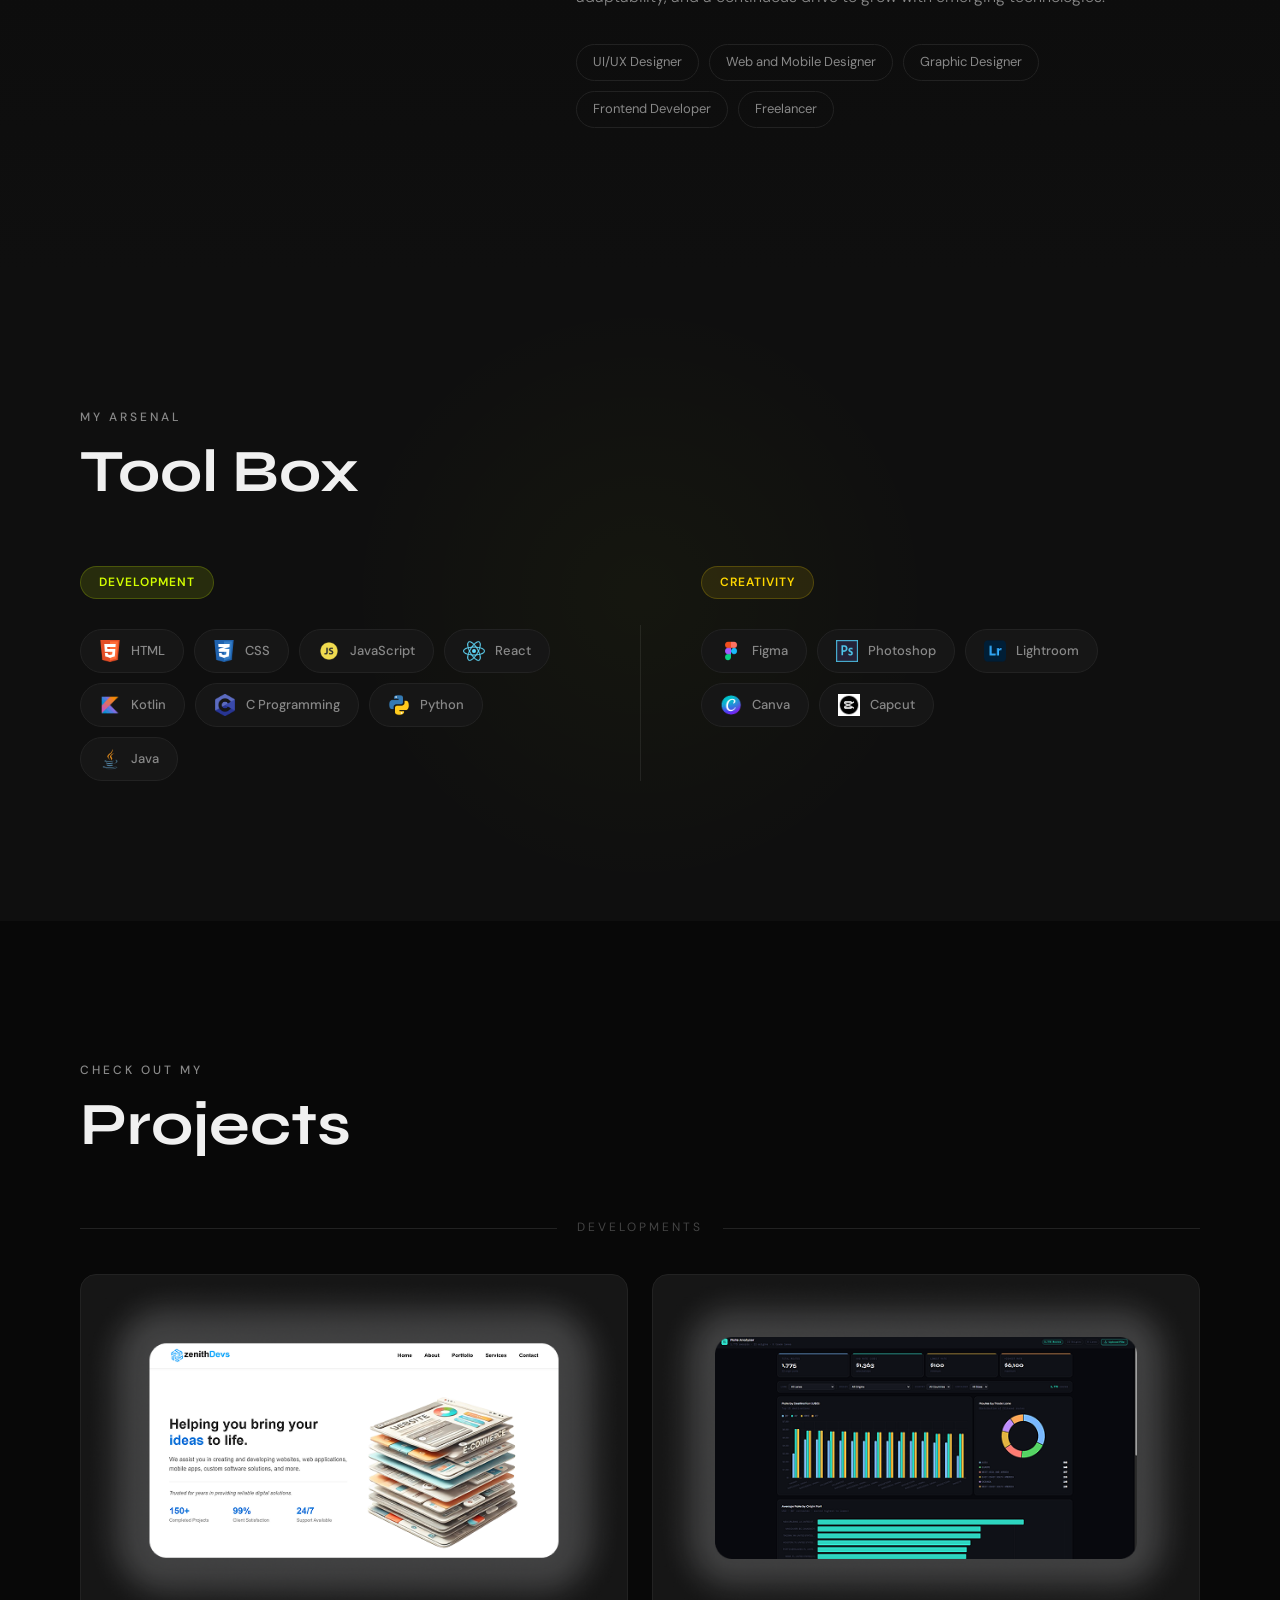
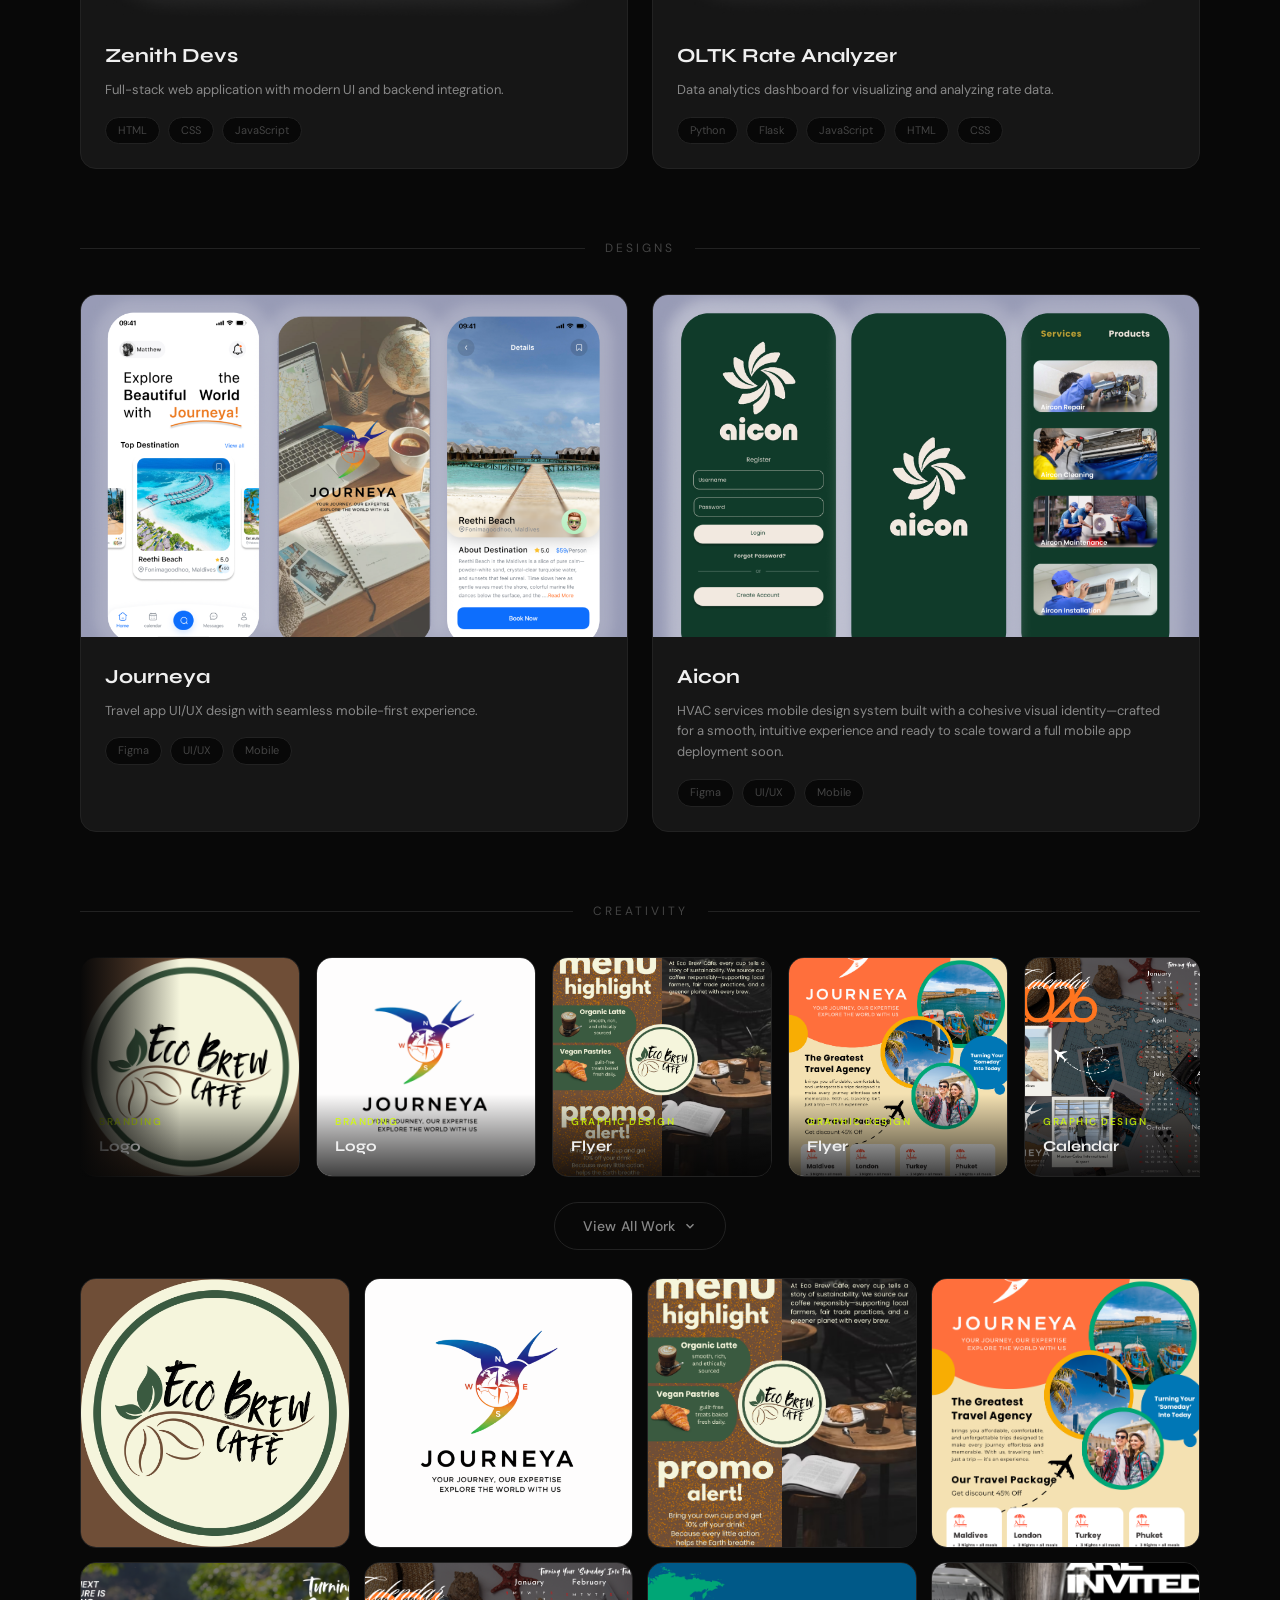
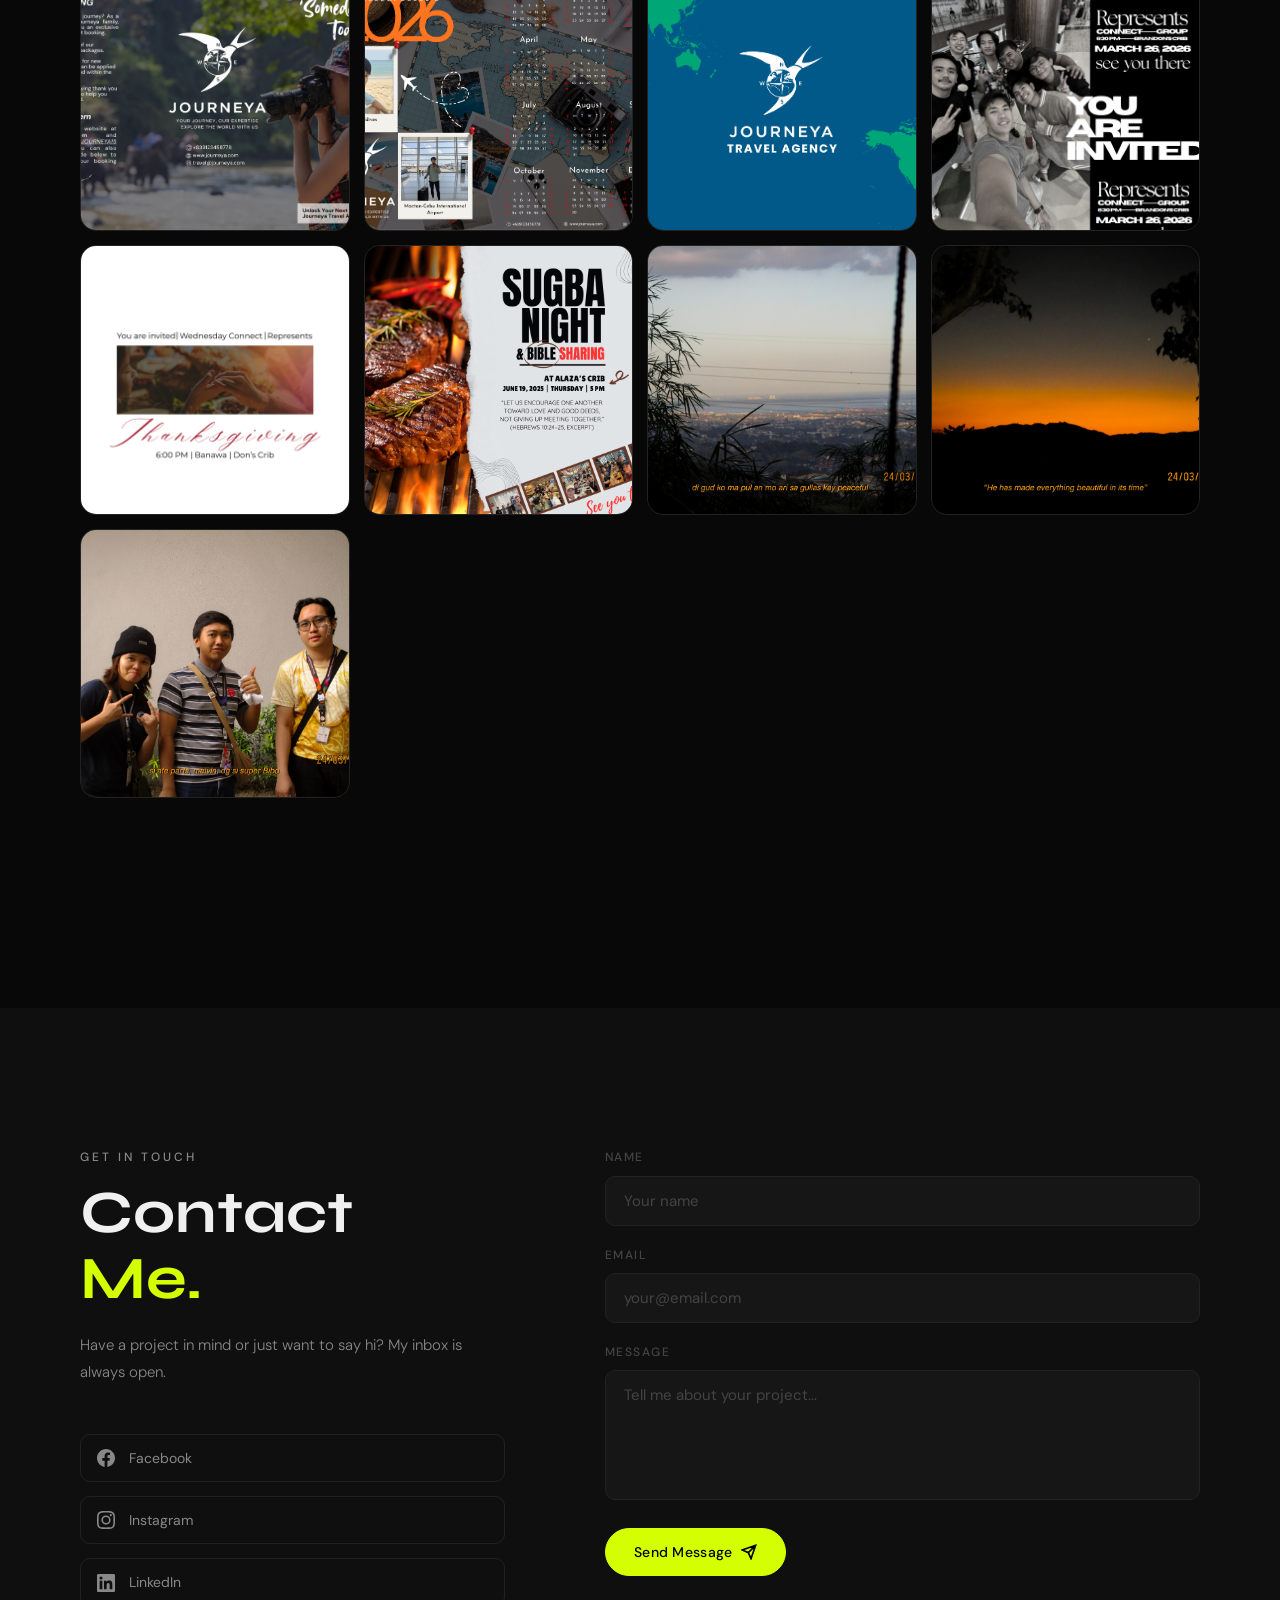
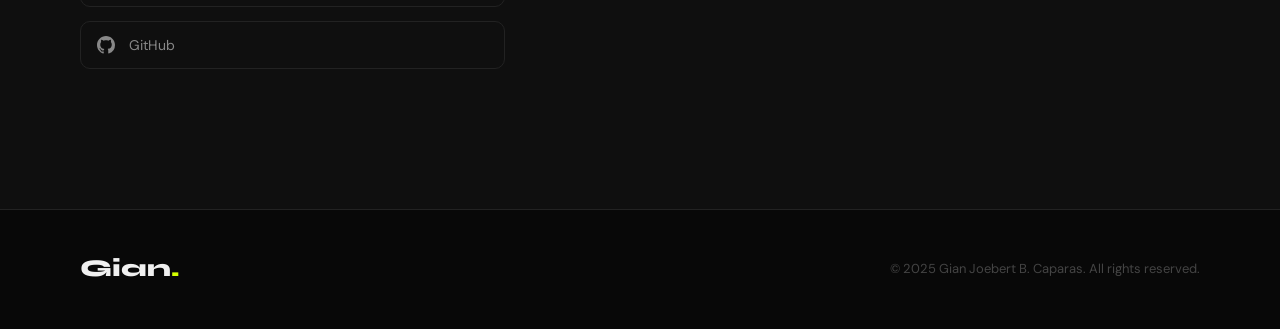
==== commit a3e40398: "Update index.html" ====
--- a/index.html
+++ b/index.html
@@ -181,7 +181,7 @@
               </div>
               <div class="tool-chip">
                 <img src="assets/images/tools/kotlin.png" alt="Kotlin" />
-                <span>Angular</span>
+                <span>Kotlin</span>
               </div>
               <div class="tool-chip">
                 <img src="assets/images/tools/c.png" alt="C Programming" />
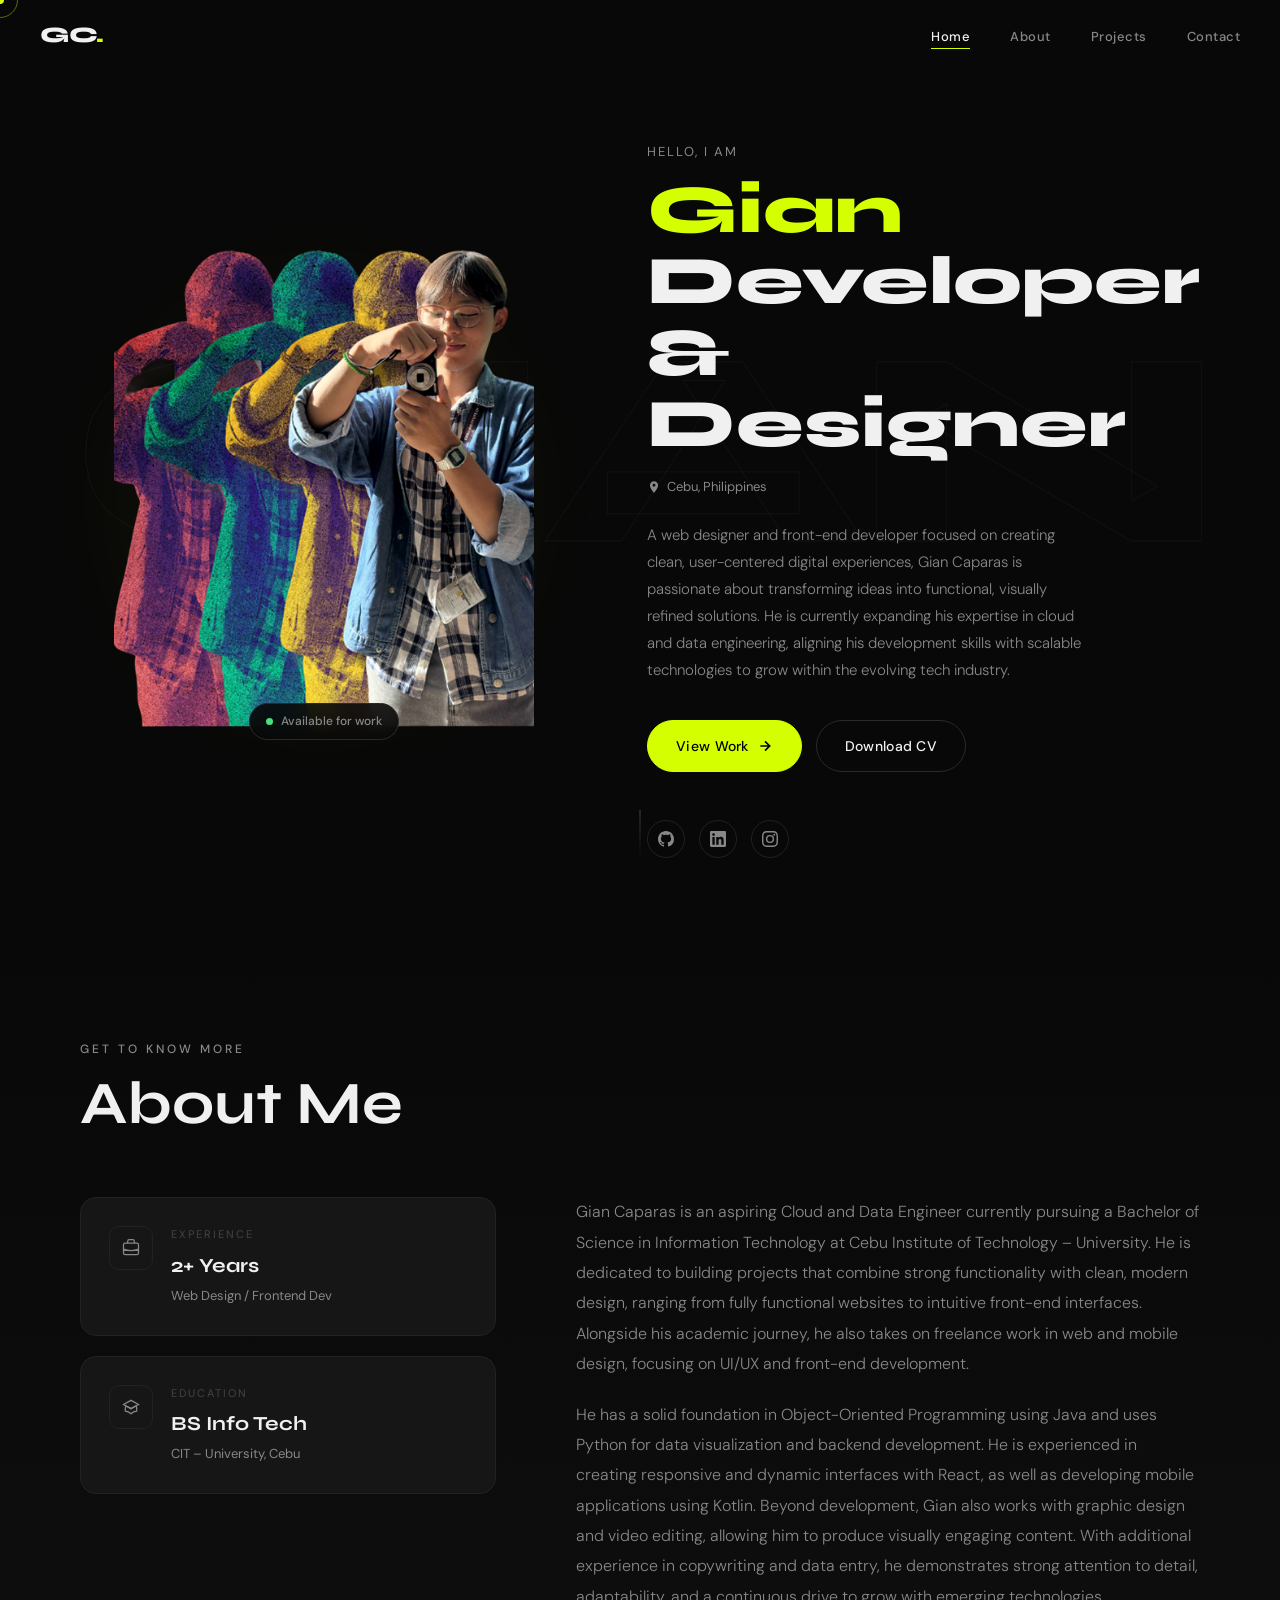
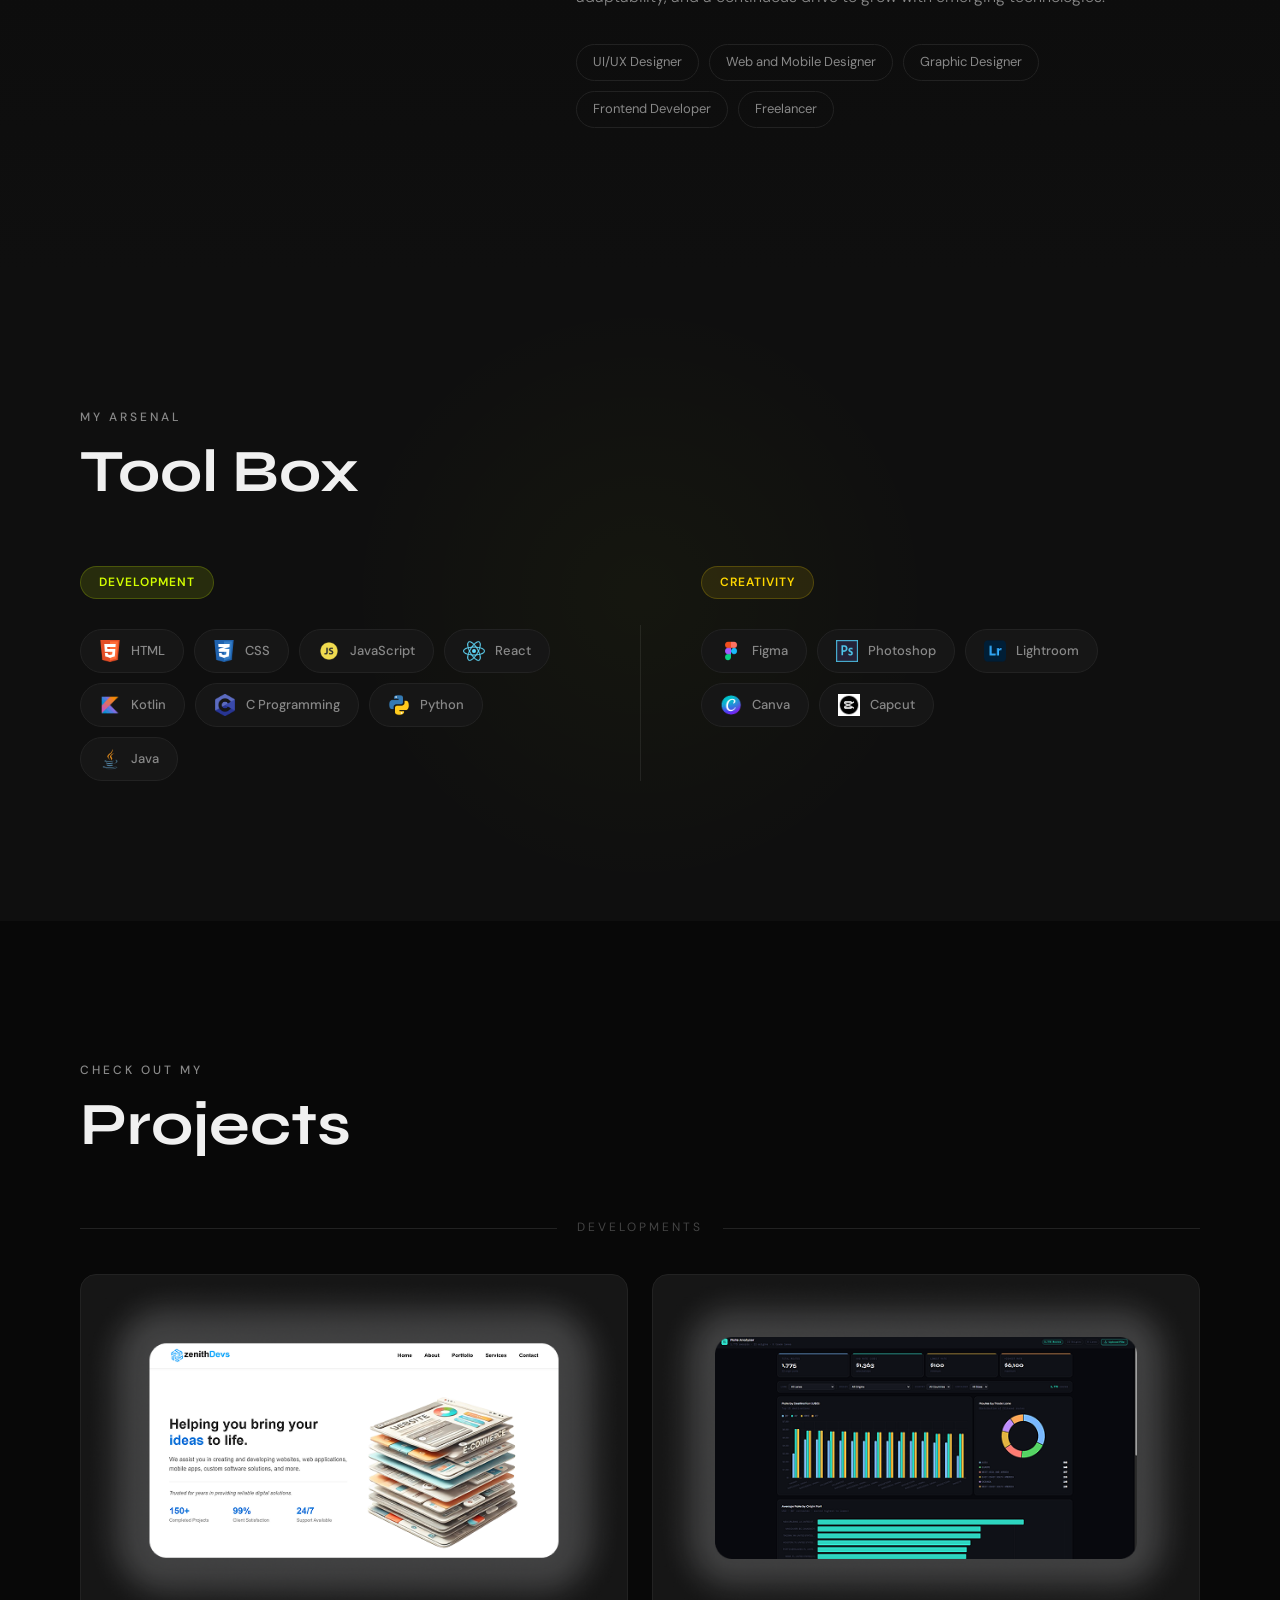
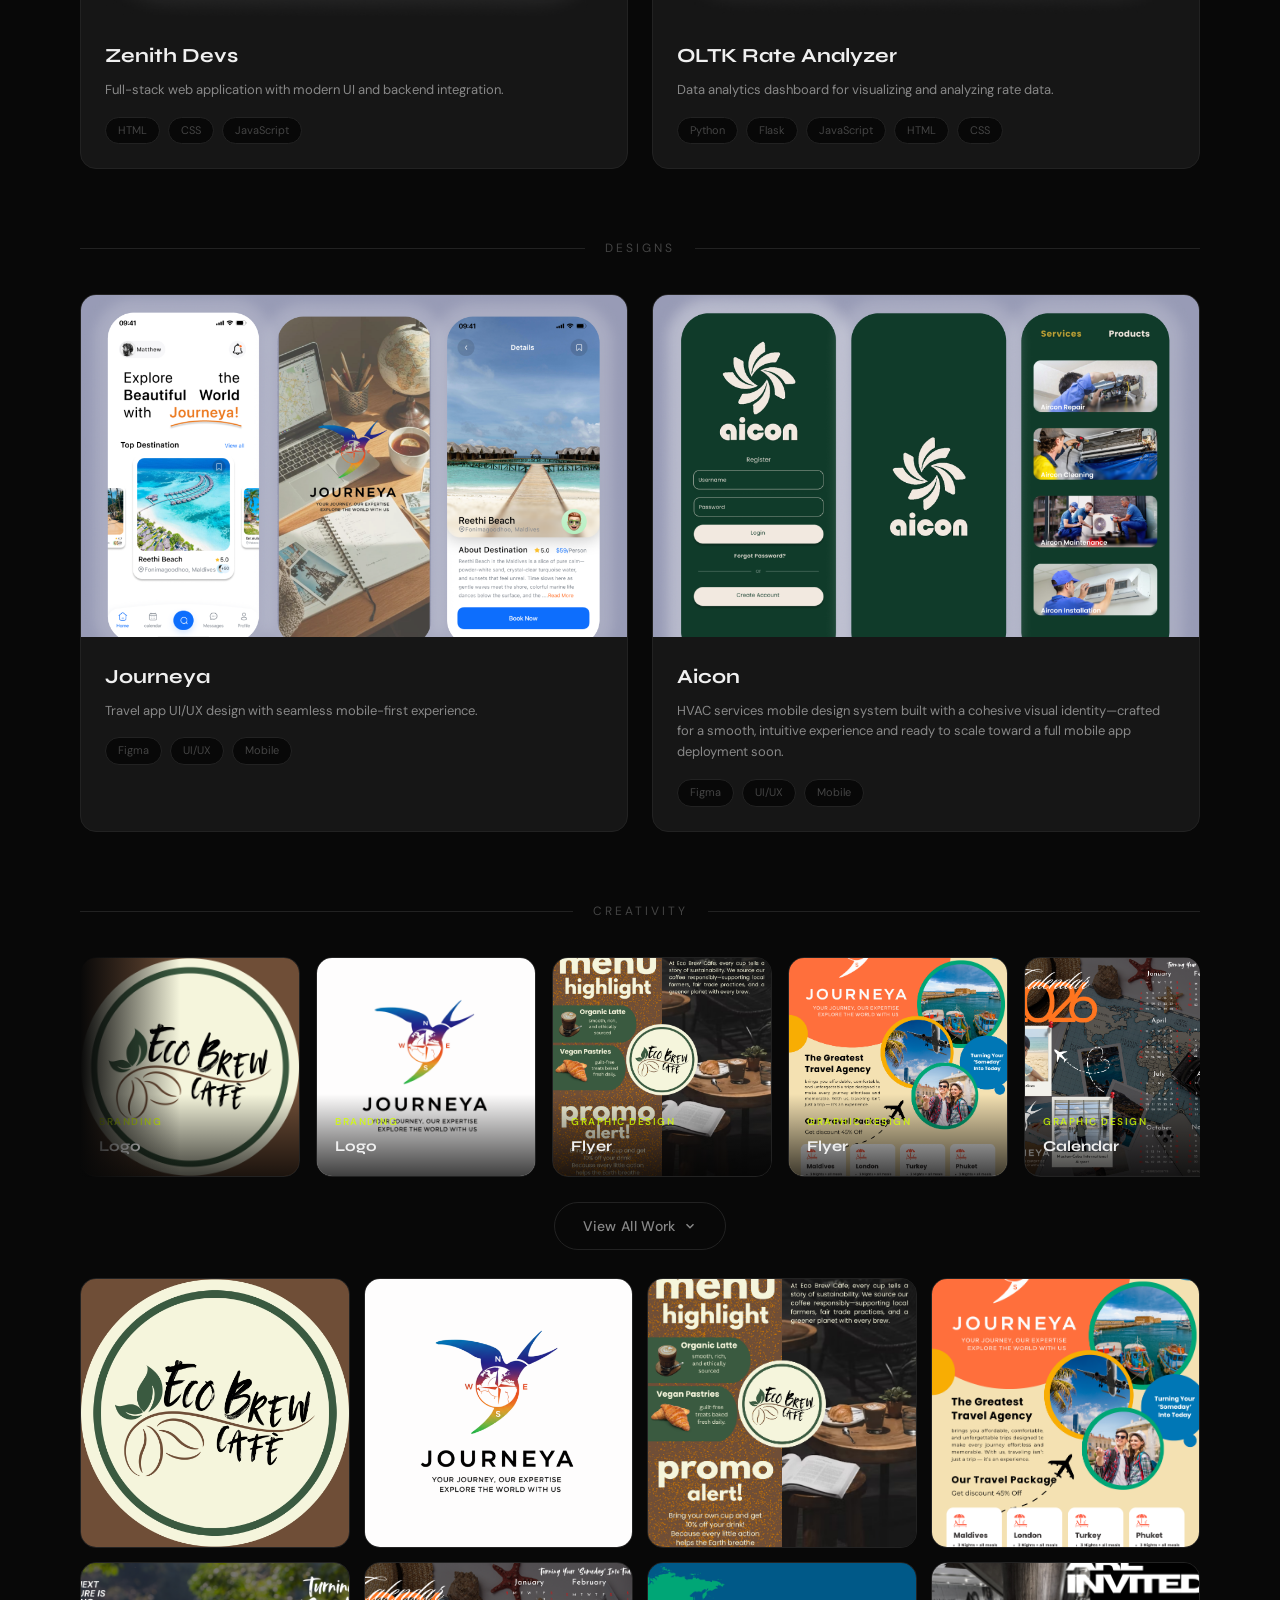
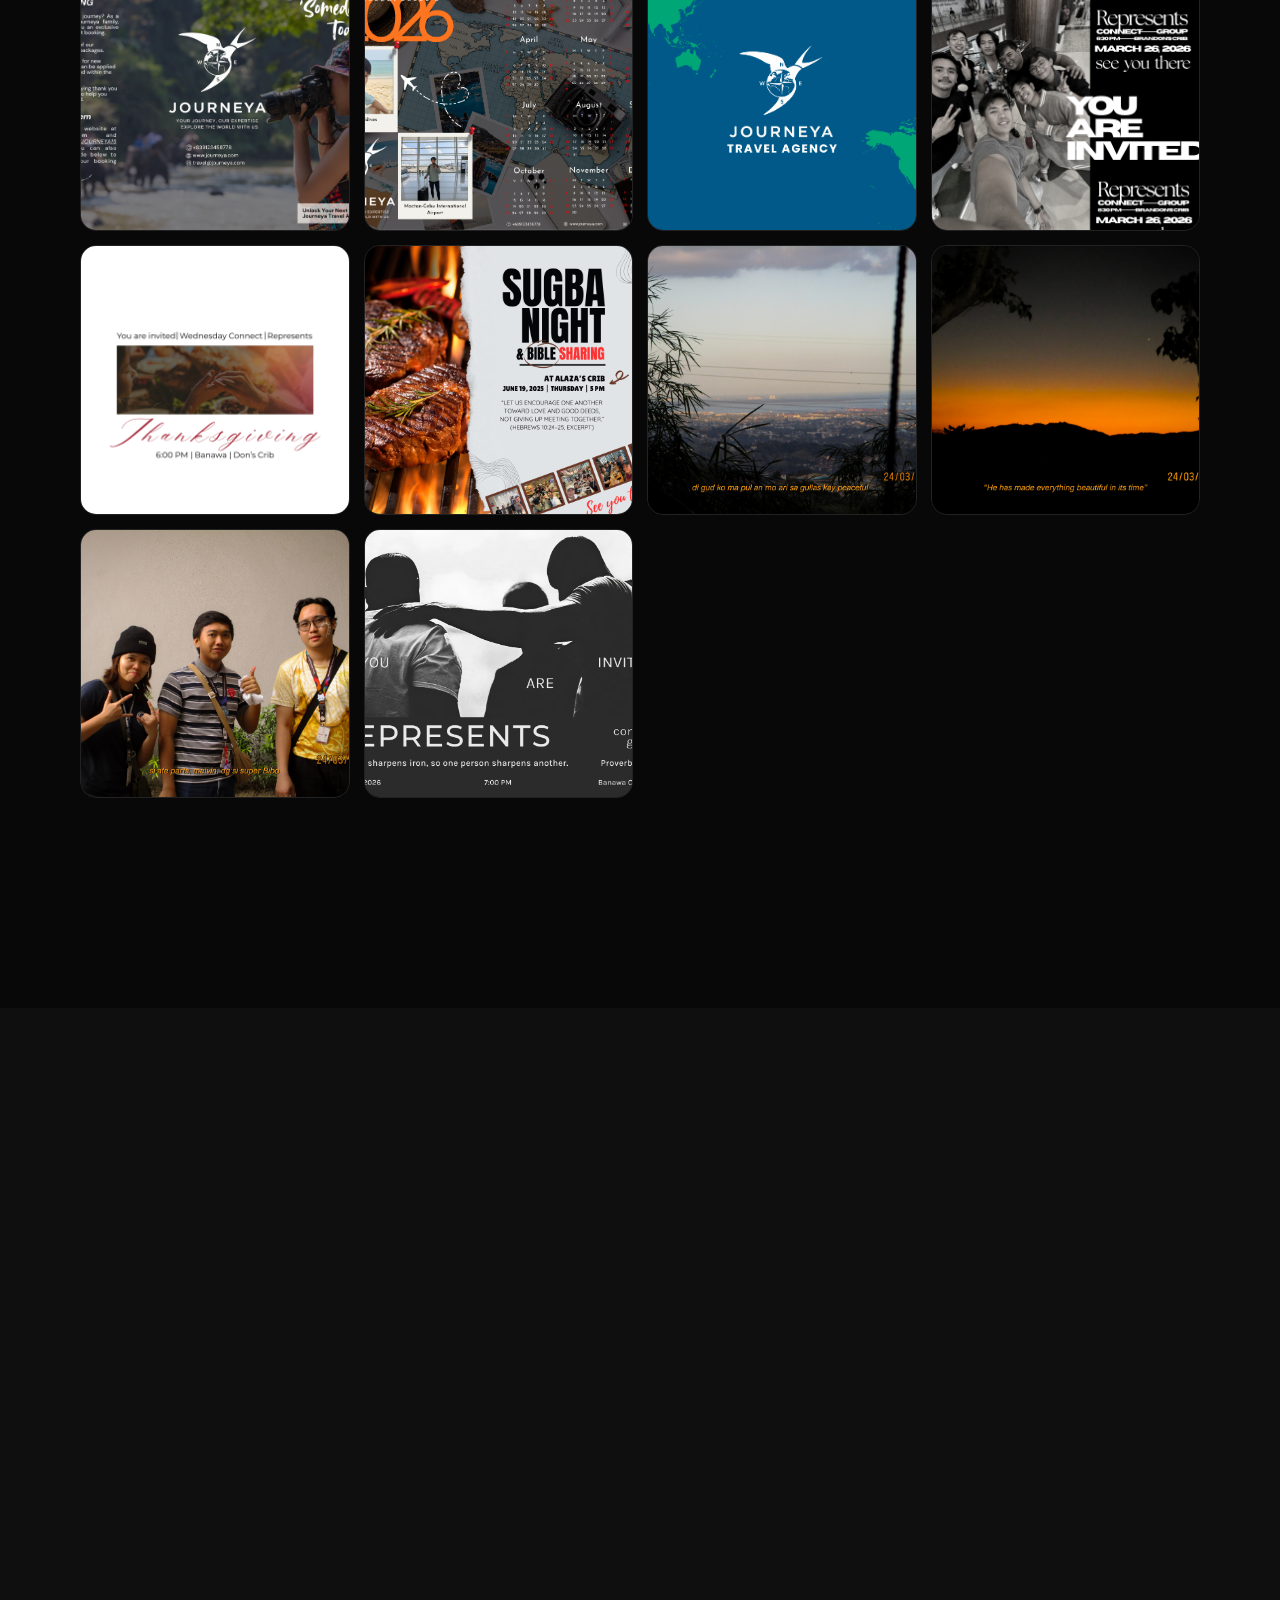
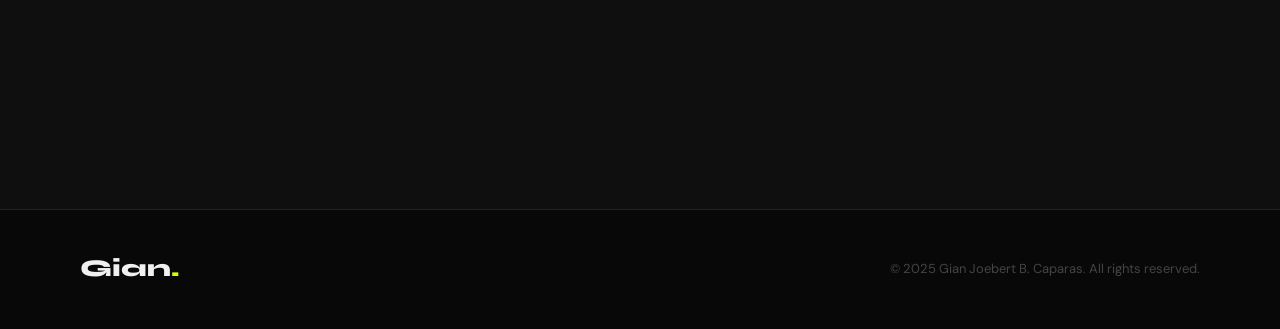
==== commit 92be0709: "Little update" ====
--- a/index.html
+++ b/index.html
@@ -476,6 +476,16 @@
               </div>
             </div>
 
+            <div class="carousel-item" 
+                data-img="assets/images/projects/Media7.png"
+                data-title="Invitation Design" 
+                data-tag="Graphic Design"> 
+              <img src="assets/images/projects/Media7.png" alt="Invitation Design" class="ci-bg-img" />
+              <div class="ci-content">
+                <span class="ci-tag">Graphic Design</span>
+                <p class="ci-name">Invitation Design</p>
+              </div>
+            </div>
 
           <!-- SECTION B (FROM SECTION A TO REPEAT THE CAROUSEL)-->
             <div class="carousel-item contain-img" 
@@ -620,6 +630,17 @@
               <div class="ci-content">
                 <span class="ci-tag">Media</span>
                 <p class="ci-name">Photo Editing</p>
+              </div>
+            </div>
+
+            <div class="carousel-item" 
+                data-img="assets/images/projects/Media7.png"
+                data-title="Invitation Design" 
+                data-tag="Graphic Design"> 
+              <img src="assets/images/projects/Media7.png" alt="Invitation Design" class="ci-bg-img" />
+              <div class="ci-content">
+                <span class="ci-tag">Graphic Design</span>
+                <p class="ci-name">Invitation Design</p>
               </div>
             </div>
 
@@ -751,6 +772,15 @@
                 <img src="assets/images/projects/Media6.png" alt="Photo Editing" class="ci-bg-img" />
                 <div class="cfgrid-hover">
                   <div class="cfgrid-info"><span class="ci-tag">Media</span><p>Photo Editing</p></div>
+                </div>
+              </div>
+
+              <div class="cfgrid-item" data-cat="Graphic Design" 
+                  data-img="assets/images/projects/Media7.png" 
+                  data-title="Invitation Design" data-tag="Graphic Design">
+                <img src="assets/images/projects/Media7.png" alt="Photo Editing" class="ci-bg-img" />
+                <div class="cfgrid-hover">
+                  <div class="cfgrid-info"><span class="ci-tag">Graphic Design</span><p>Invitation Design</p></div>
                 </div>
               </div>
 
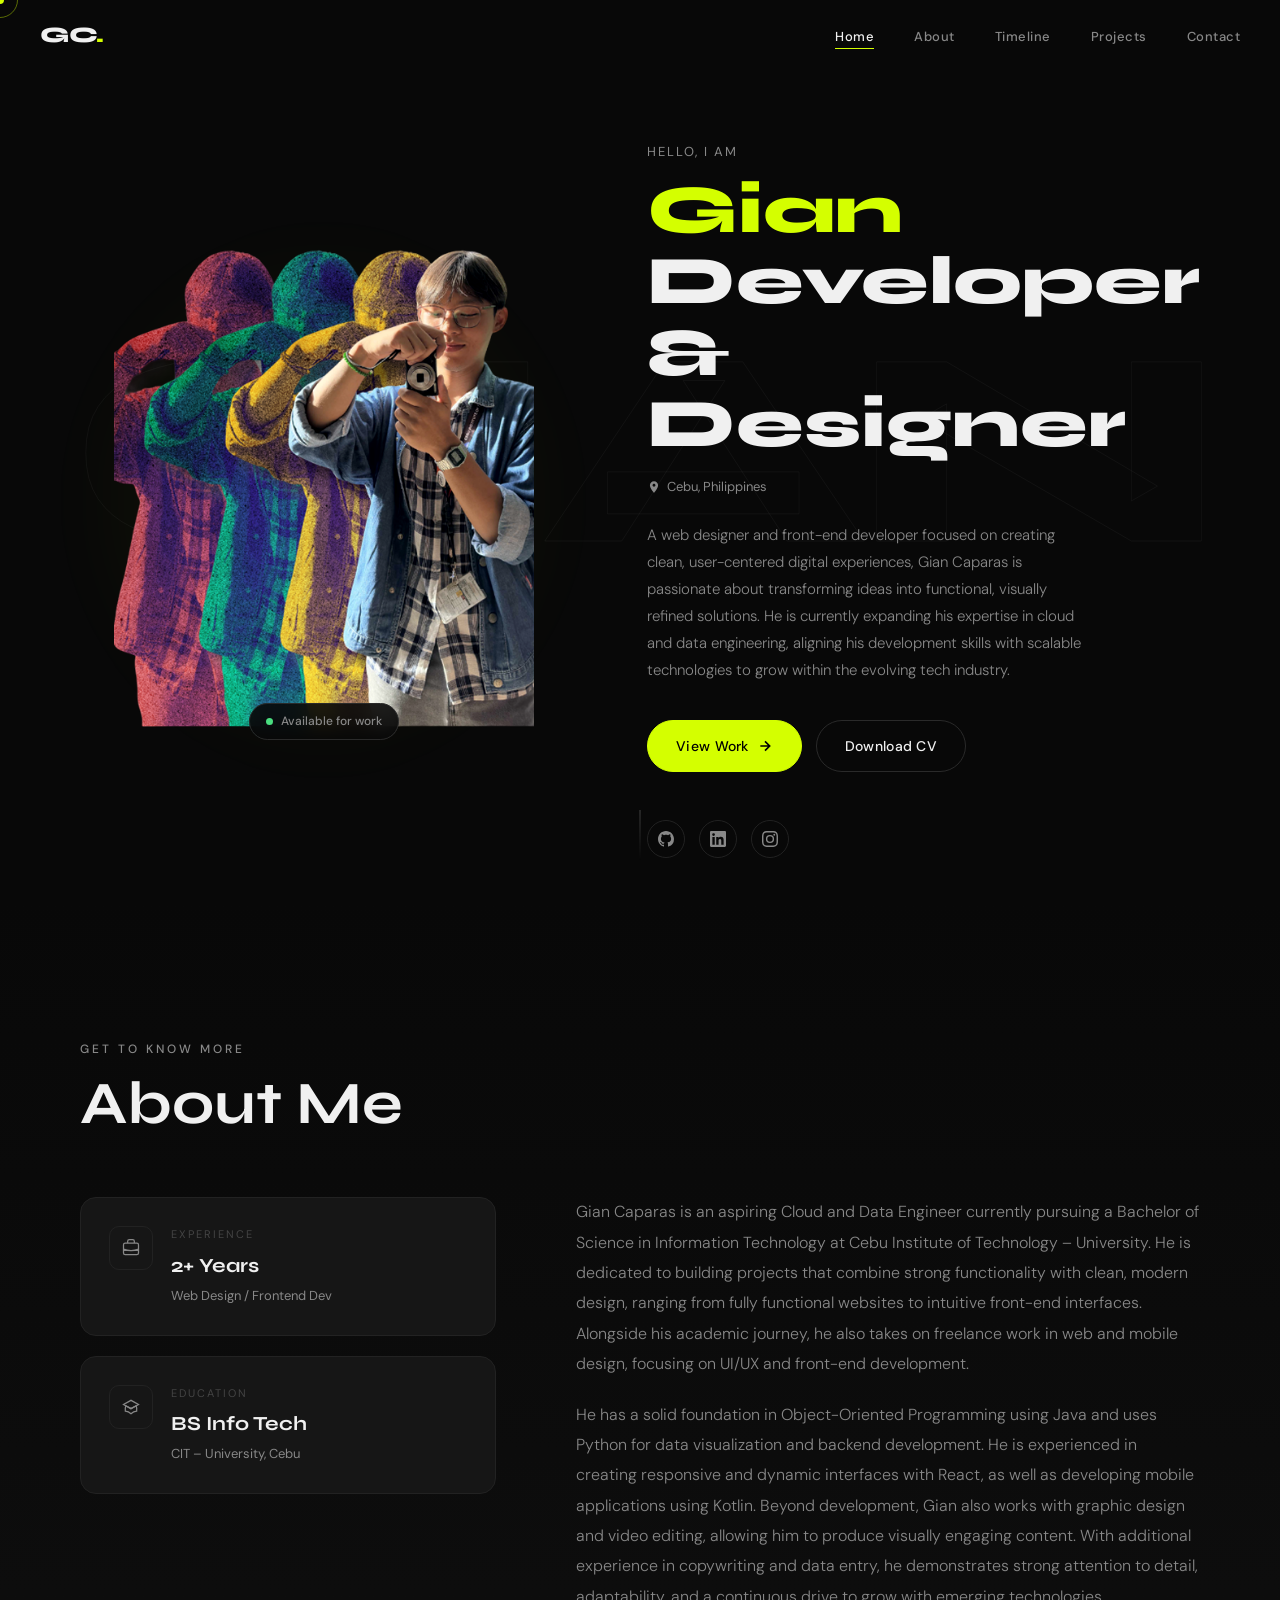
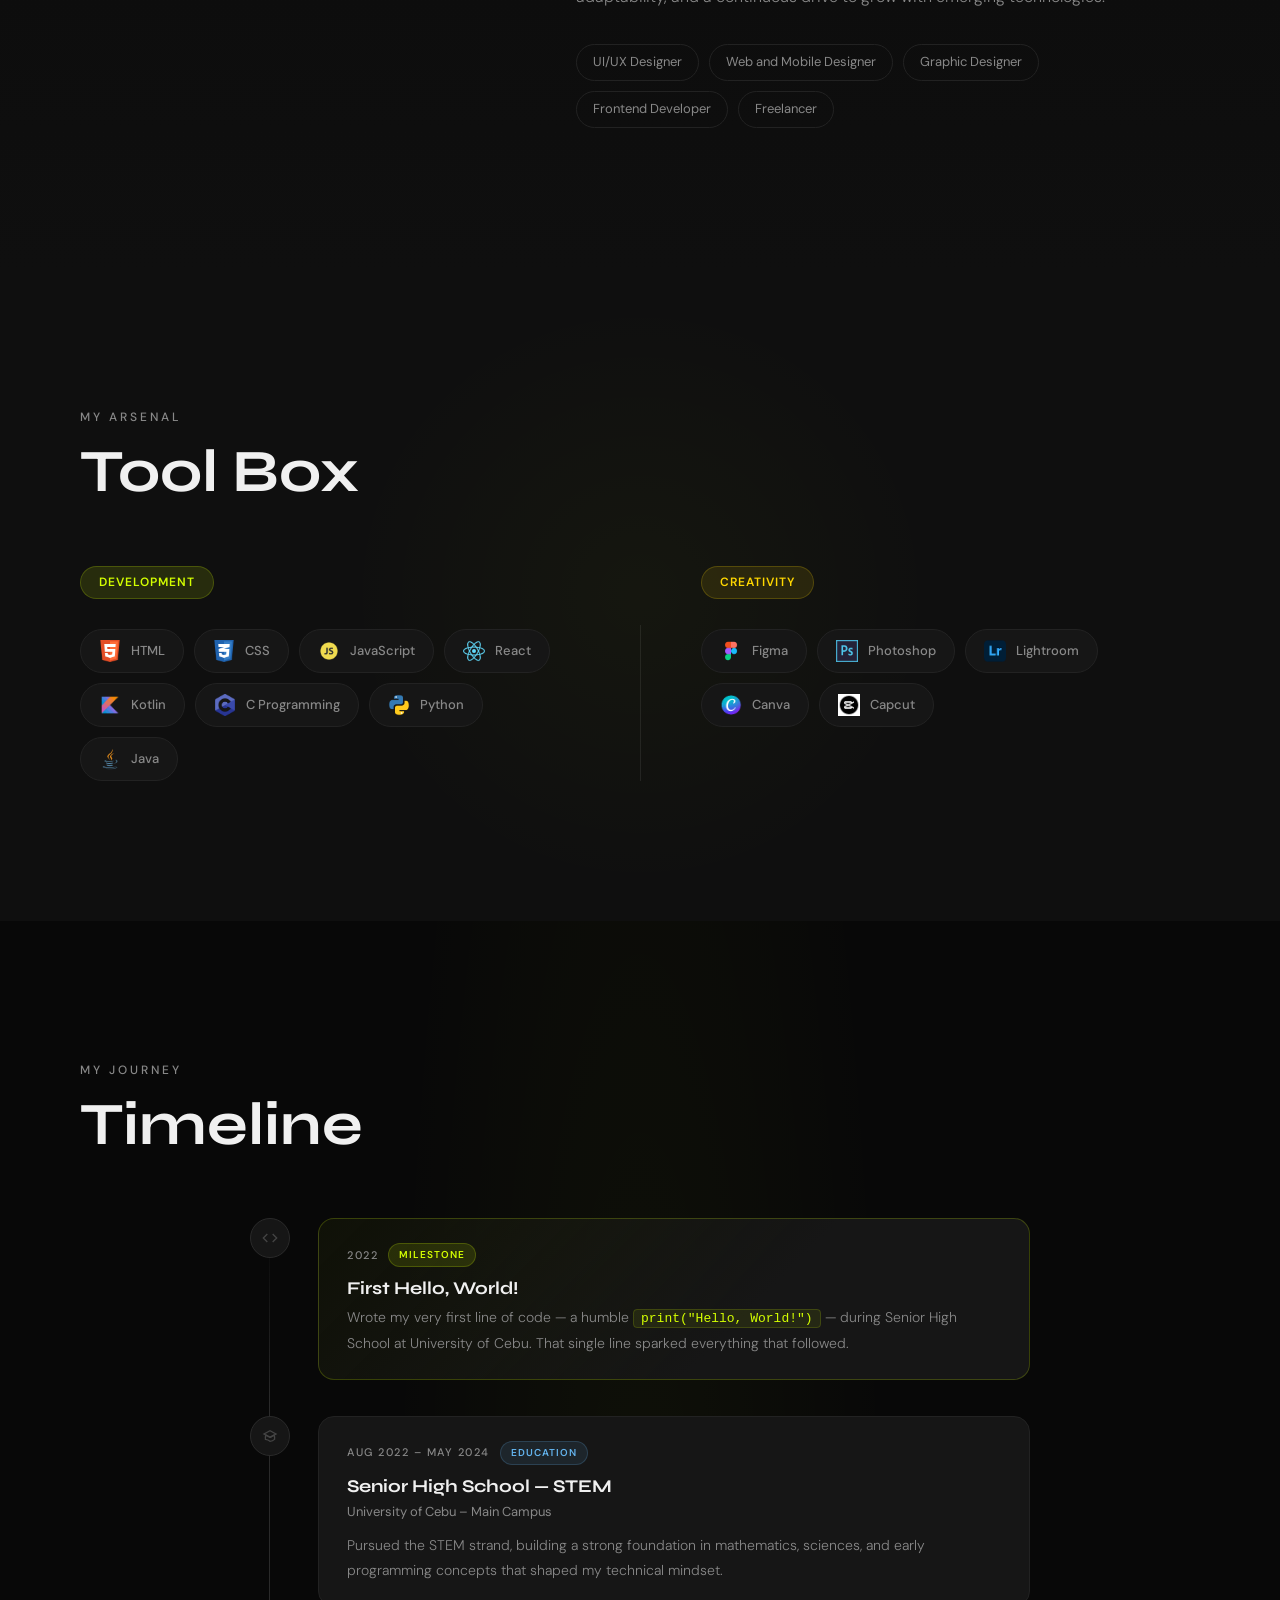
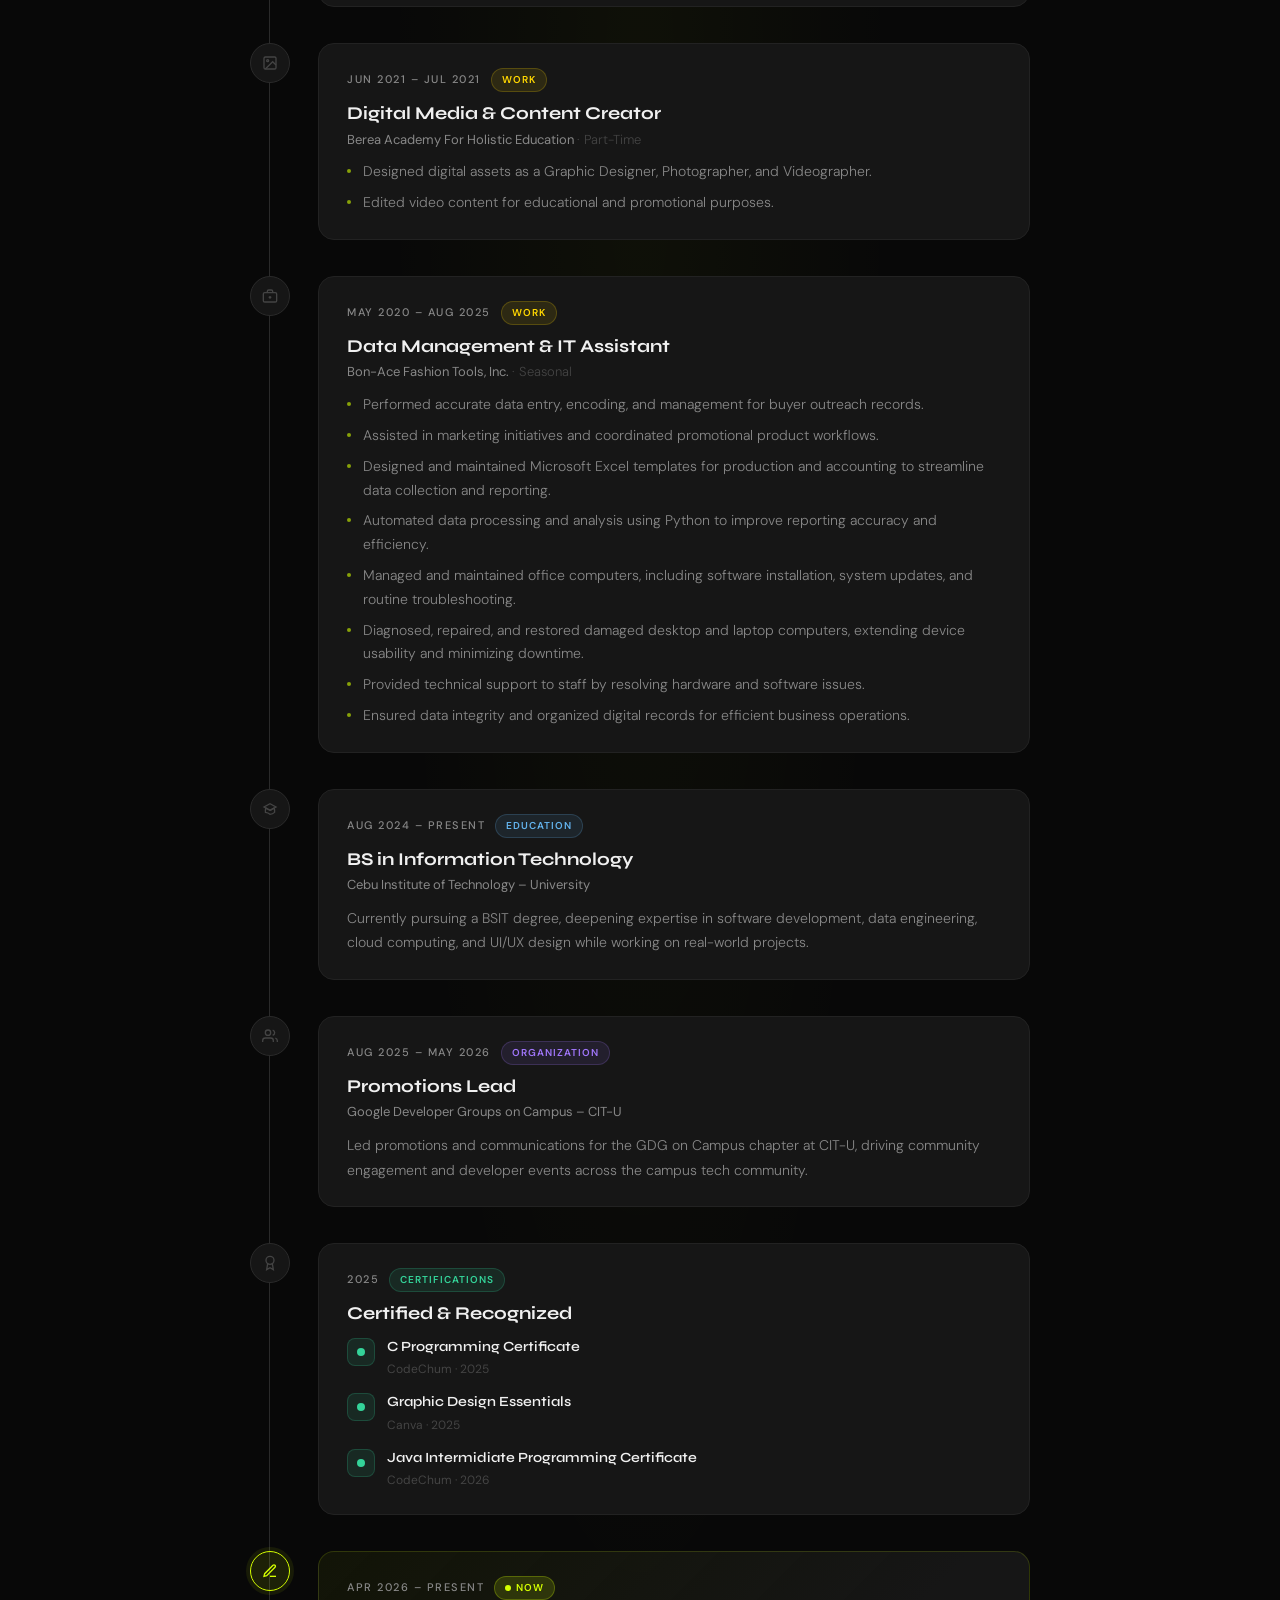
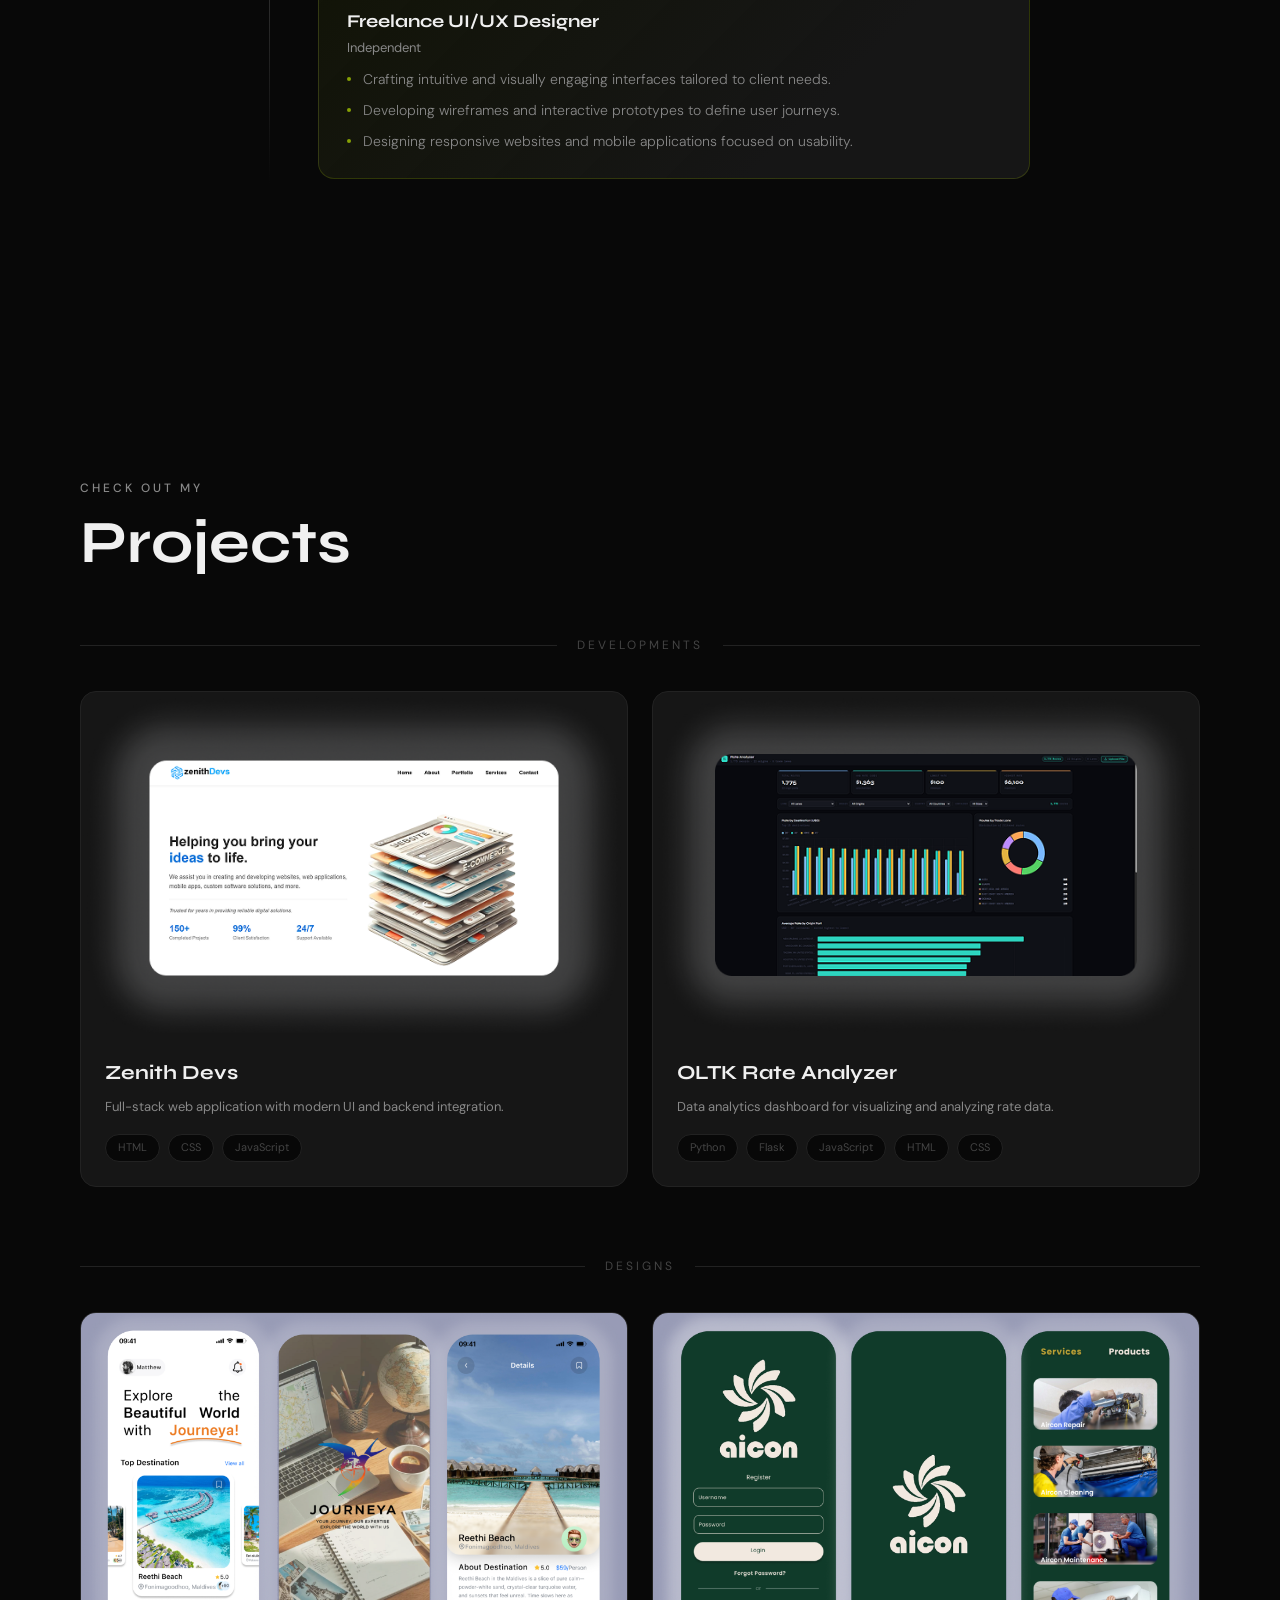
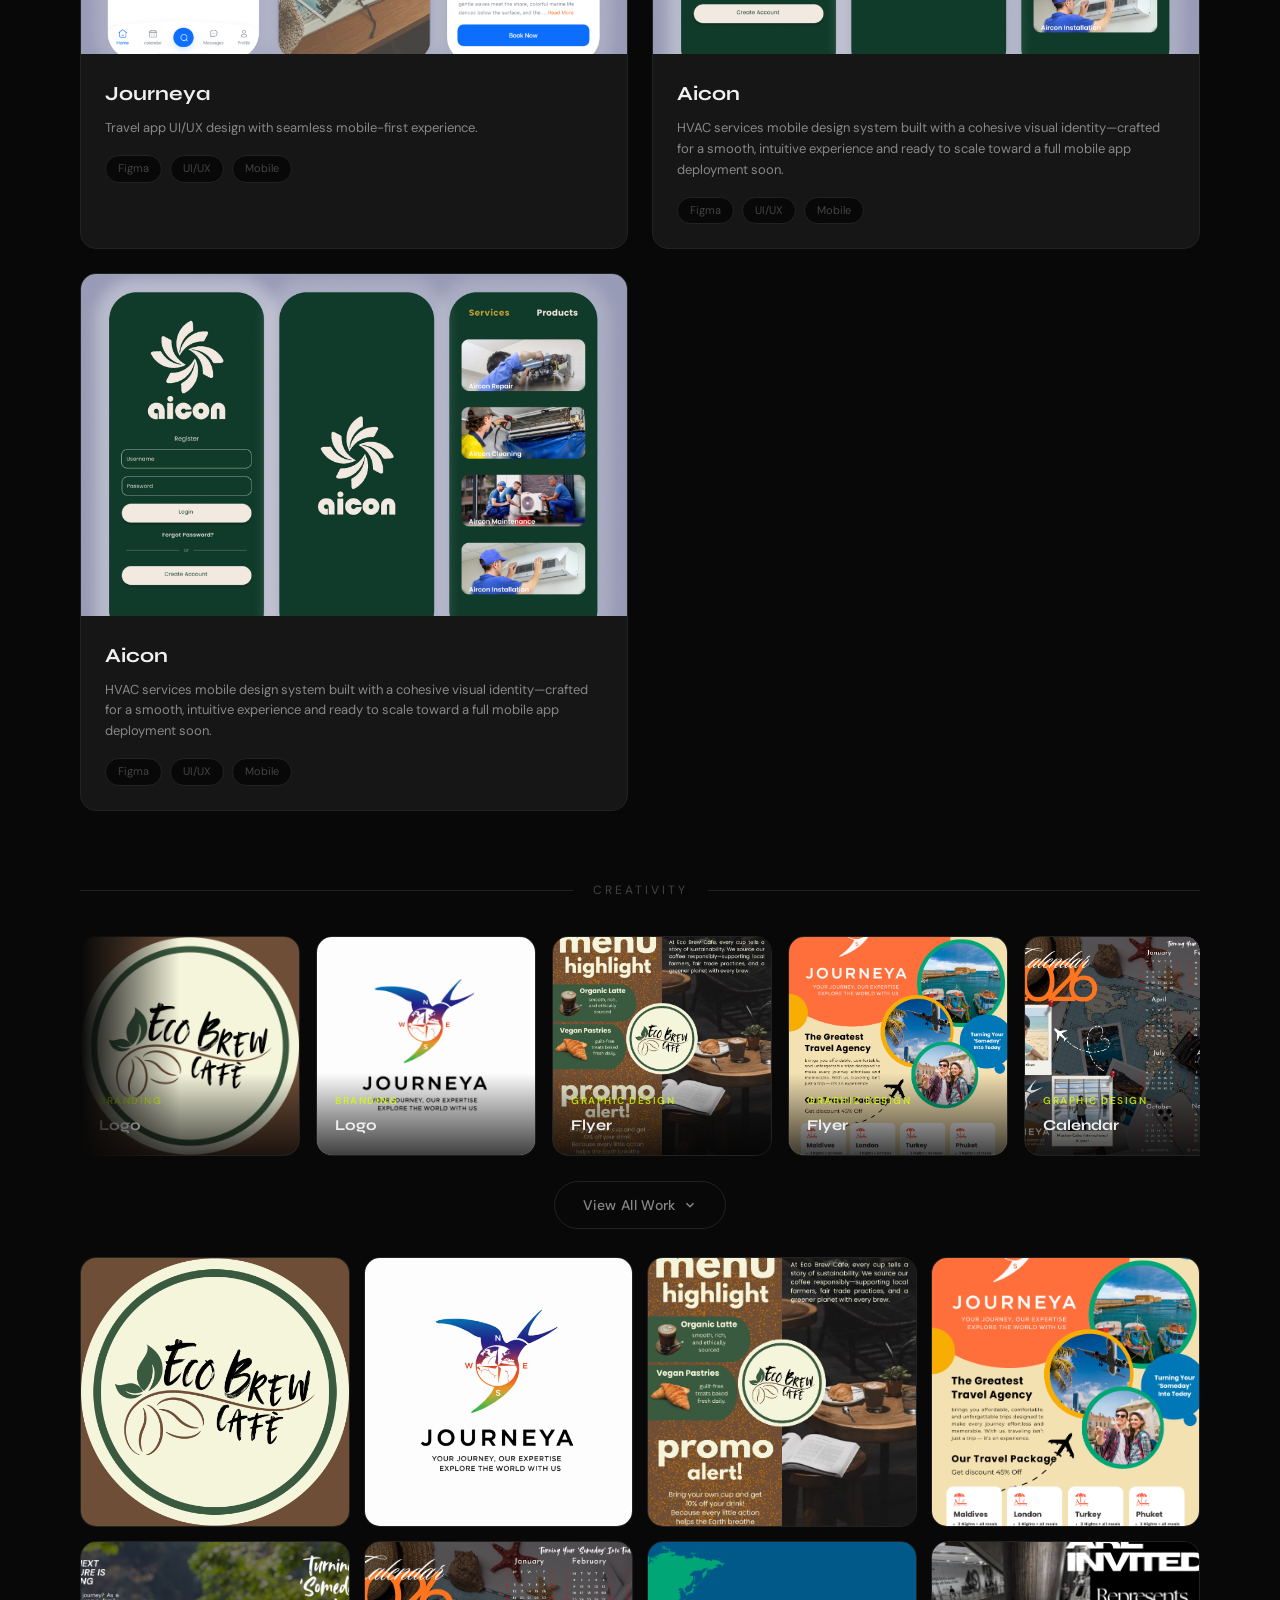
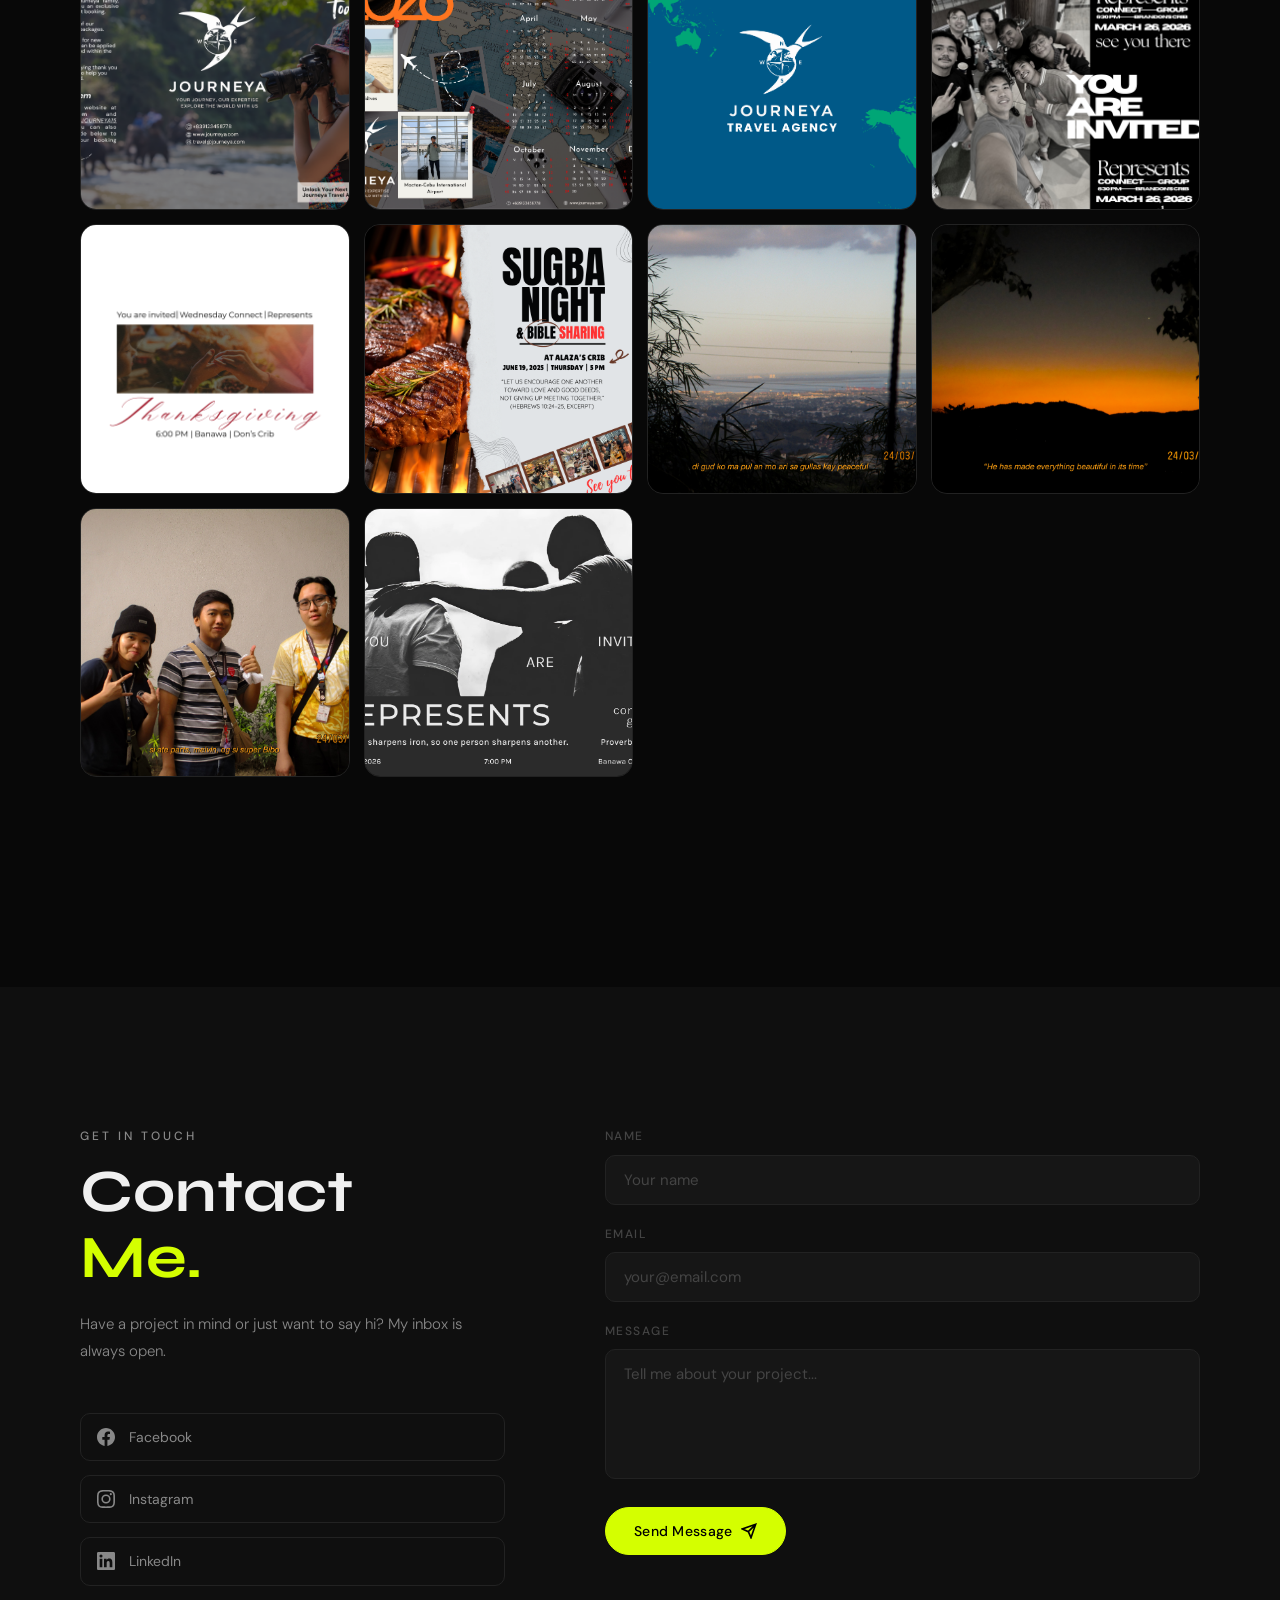
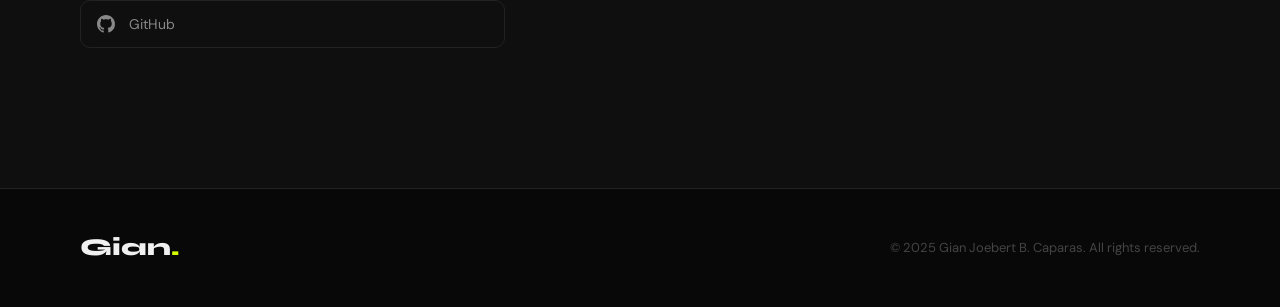
==== commit 6236da55: "Updated version but not yet finished" ====
--- a/index.html
+++ b/index.html
@@ -24,6 +24,7 @@
         <ul class="nav-menu">
           <li><a href="#home" class="nav-link active">Home</a></li>
           <li><a href="#about" class="nav-link">About</a></li>
+          <li><a href="#timeline" class="nav-link">Timeline</a></li>
           <li><a href="#projects" class="nav-link">Projects</a></li>
           <li><a href="#contact" class="nav-link">Contact</a></li>
         </ul>
@@ -39,6 +40,7 @@
       <ul>
         <li><a href="#home">Home</a></li>
         <li><a href="#about">About</a></li>
+        <li><a href="#timeline">Timeline</a></li>
         <li><a href="#projects">Projects</a></li>
         <li><a href="#contact">Contact</a></li>
       </ul>
@@ -230,6 +232,185 @@
         </div>
       </div>
     </section>
+    <!-- TIMELINE SECTION -->
+    <section id="timeline" class="timeline">
+      <div class="container">
+        <div class="section-label reveal">My Journey</div>
+        <h2 class="section-title reveal">Timeline</h2>
+
+        <div class="timeline-wrapper">
+
+          <!-- ── HELLO WORLD ── -->
+          <div class="tl-item reveal tl-start">
+            <div class="tl-dot">
+              <svg viewBox="0 0 24 24" fill="none" stroke="currentColor" stroke-width="2"><polyline points="16 18 22 12 16 6"/><polyline points="8 6 2 12 8 18"/></svg>
+            </div>
+            <div class="tl-card tl-card-accent">
+              <div class="tl-meta">
+                <span class="tl-date">2022</span>
+                <span class="tl-badge tl-badge-milestone">Milestone</span>
+              </div>
+              <h3 class="tl-title">First Hello, World!</h3>
+              <p class="tl-desc">Wrote my very first line of code — a humble <code>print("Hello, World!")</code> — during Senior High School at University of Cebu. That single line sparked everything that followed.</p>
+            </div>
+          </div>
+
+          <!-- ── SHS EDUCATION ── -->
+          <div class="tl-item reveal">
+            <div class="tl-dot">
+              <svg viewBox="0 0 24 24" fill="none" stroke="currentColor" stroke-width="2"><path d="M12 14l9-5-9-5-9 5 9 5z"/><path d="M12 14l6.16-3.422a12.083 12.083 0 01.665 6.479A11.952 11.952 0 0112 20.055a11.952 11.952 0 00-6.824-2.998 12.078 12.078 0 01.665-6.479L12 14z"/></svg>
+            </div>
+            <div class="tl-card">
+              <div class="tl-meta">
+                <span class="tl-date">Aug 2022 – May 2024</span>
+                <span class="tl-badge tl-badge-edu">Education</span>
+              </div>
+              <h3 class="tl-title">Senior High School — STEM</h3>
+              <p class="tl-org">University of Cebu – Main Campus</p>
+              <p class="tl-desc">Pursued the STEM strand, building a strong foundation in mathematics, sciences, and early programming concepts that shaped my technical mindset.</p>
+            </div>
+          </div>
+
+          <!-- ── BEREA DIGITAL MEDIA ── -->
+          <div class="tl-item reveal">
+            <div class="tl-dot">
+              <svg viewBox="0 0 24 24" fill="none" stroke="currentColor" stroke-width="2"><rect x="3" y="3" width="18" height="18" rx="2"/><circle cx="8.5" cy="8.5" r="1.5"/><polyline points="21 15 16 10 5 21"/></svg>
+            </div>
+            <div class="tl-card">
+              <div class="tl-meta">
+                <span class="tl-date">Jun 2021 – Jul 2021</span>
+                <span class="tl-badge tl-badge-work">Work</span>
+              </div>
+              <h3 class="tl-title">Digital Media & Content Creator</h3>
+              <p class="tl-org">Berea Academy For Holistic Education <span class="tl-type">· Part-Time</span></p>
+              <ul class="tl-list">
+                <li>Designed digital assets as a Graphic Designer, Photographer, and Videographer.</li>
+                <li>Edited video content for educational and promotional purposes.</li>
+              </ul>
+            </div>
+          </div>
+
+          <!-- ── BON-ACE ── -->
+          <div class="tl-item reveal">
+            <div class="tl-dot">
+              <svg viewBox="0 0 24 24" fill="none" stroke="currentColor" stroke-width="2"><rect x="2" y="7" width="20" height="14" rx="2"/><path d="M16 7V5a2 2 0 0 0-2-2h-4a2 2 0 0 0-2 2v2"/><line x1="12" y1="12" x2="12" y2="16"/><line x1="10" y1="14" x2="14" y2="14"/></svg>
+            </div>
+            <div class="tl-card">
+              <div class="tl-meta">
+                <span class="tl-date">May 2020 – Aug 2025</span>
+                <span class="tl-badge tl-badge-work">Work</span>
+              </div>
+              <h3 class="tl-title">Data Management & IT Assistant</h3>
+              <p class="tl-org">Bon-Ace Fashion Tools, Inc. <span class="tl-type">· Seasonal</span></p>
+              <ul class="tl-list">
+                <li>Performed accurate data entry, encoding, and management for buyer outreach records.</li>
+                <li>Assisted in marketing initiatives and coordinated promotional product workflows.</li>
+                <li>Designed and maintained Microsoft Excel templates for production and accounting to streamline data collection and reporting.</li>
+                <li>Automated data processing and analysis using Python to improve reporting accuracy and efficiency.</li>
+                <li>Managed and maintained office computers, including software installation, system updates, and routine troubleshooting.</li>
+                <li>Diagnosed, repaired, and restored damaged desktop and laptop computers, extending device usability and minimizing downtime.</li>
+                <li>Provided technical support to staff by resolving hardware and software issues.</li>
+                <li>Ensured data integrity and organized digital records for efficient business operations.</li>
+              </ul>
+            </div>
+          </div>
+
+          <!-- ── CIT-U BSIT ── -->
+          <div class="tl-item reveal">
+            <div class="tl-dot">
+              <svg viewBox="0 0 24 24" fill="none" stroke="currentColor" stroke-width="2"><path d="M12 14l9-5-9-5-9 5 9 5z"/><path d="M12 14l6.16-3.422a12.083 12.083 0 01.665 6.479A11.952 11.952 0 0112 20.055a11.952 11.952 0 00-6.824-2.998 12.078 12.078 0 01.665-6.479L12 14z"/></svg>
+            </div>
+            <div class="tl-card">
+              <div class="tl-meta">
+                <span class="tl-date">Aug 2024 – Present</span>
+                <span class="tl-badge tl-badge-edu">Education</span>
+              </div>
+              <h3 class="tl-title">BS in Information Technology</h3>
+              <p class="tl-org">Cebu Institute of Technology – University</p>
+              <p class="tl-desc">Currently pursuing a BSIT degree, deepening expertise in software development, data engineering, cloud computing, and UI/UX design while working on real-world projects.</p>
+            </div>
+          </div>
+
+          <!-- ── GDG CAMPUS ── -->
+          <div class="tl-item reveal">
+            <div class="tl-dot">
+              <svg viewBox="0 0 24 24" fill="none" stroke="currentColor" stroke-width="2"><path d="M17 21v-2a4 4 0 0 0-4-4H5a4 4 0 0 0-4 4v2"/><circle cx="9" cy="7" r="4"/><path d="M23 21v-2a4 4 0 0 0-3-3.87M16 3.13a4 4 0 0 1 0 7.75"/></svg>
+            </div>
+            <div class="tl-card">
+              <div class="tl-meta">
+                <span class="tl-date">Aug 2025 – May 2026</span>
+                <span class="tl-badge tl-badge-org">Organization</span>
+              </div>
+              <h3 class="tl-title">Promotions Lead</h3>
+              <p class="tl-org">Google Developer Groups on Campus – CIT-U</p>
+              <p class="tl-desc">Led promotions and communications for the GDG on Campus chapter at CIT-U, driving community engagement and developer events across the campus tech community.</p>
+            </div>
+          </div>
+
+          <!-- ── CERTIFICATIONS ── -->
+          <div class="tl-item reveal">
+            <div class="tl-dot">
+              <svg viewBox="0 0 24 24" fill="none" stroke="currentColor" stroke-width="2"><circle cx="12" cy="8" r="6"/><path d="M15.477 12.89L17 22l-5-3-5 3 1.523-9.11"/></svg>
+            </div>
+            <div class="tl-card">
+              <div class="tl-meta">
+                <span class="tl-date">2025</span>
+                <span class="tl-badge tl-badge-cert">Certifications</span>
+              </div>
+              <h3 class="tl-title">Certified & Recognized</h3>
+              <div class="tl-cert-grid">
+                <div class="tl-cert-item">
+                  <span class="tl-cert-dot"></span>
+                  <div>
+                    <p class="tl-cert-name">C Programming Certificate</p>
+                    <p class="tl-cert-issuer">CodeChum · 2025</p>
+                  </div>
+                </div>
+                <div class="tl-cert-item">
+                  <span class="tl-cert-dot"></span>
+                  <div>
+                    <p class="tl-cert-name">Graphic Design Essentials</p>
+                    <p class="tl-cert-issuer">Canva · 2025</p>
+                  </div>
+                </div>
+                <div class="tl-cert-item">
+                  <span class="tl-cert-dot"></span>
+                  <div>
+                    <p class="tl-cert-name">Java Intermidiate Programming Certificate</p>
+                    <p class="tl-cert-issuer">CodeChum · 2026</p>
+                  </div>
+                </div>
+              </div>
+            </div>
+          </div>
+
+          <!-- ── FREELANCE ── -->
+          <div class="tl-item reveal tl-now">
+            <div class="tl-dot tl-dot-active">
+              <svg viewBox="0 0 24 24" fill="none" stroke="currentColor" stroke-width="2"><path d="M12 20h9"/><path d="M16.5 3.5a2.121 2.121 0 0 1 3 3L7 19l-4 1 1-4L16.5 3.5z"/></svg>
+            </div>
+            <div class="tl-card tl-card-now">
+              <div class="tl-meta">
+                <span class="tl-date">Apr 2026 – Present</span>
+                <span class="tl-badge tl-badge-now">
+                  <span class="tl-now-dot"></span>
+                  Now
+                </span>
+              </div>
+              <h3 class="tl-title">Freelance UI/UX Designer</h3>
+              <p class="tl-org">Independent</p>
+              <ul class="tl-list">
+                <li>Crafting intuitive and visually engaging interfaces tailored to client needs.</li>
+                <li>Developing wireframes and interactive prototypes to define user journeys.</li>
+                <li>Designing responsive websites and mobile applications focused on usability.</li>
+              </ul>
+            </div>
+          </div>
+
+        </div>
+      </div>
+    </section>
+
     <!-- PROJECT SECTION -->
     <section id="projects" class="projects">
       <div class="container">
@@ -304,6 +485,22 @@
             <div class="project-card">
               <div class="project-img-wrap">
                 <img src="assets/images/projects/Design2.png" alt="Aicon" />
+                <div class="project-overlay">
+                  <a href="https://www.figma.com/design/4nTYA4q0ZevpEgZPmAqQi4/AICON?node-id=0-1&t=unnDxnQkWyEvlUI1-1" class="overlay-btn">View Case Study ↗</a>
+                </div>
+              </div>
+              <div class="project-info">
+                <h3 class="project-name">Aicon</h3>
+                <p class="project-desc">HVAC services mobile design system built with a cohesive visual identity—crafted for a smooth, intuitive experience and ready to scale toward a full mobile app deployment soon.</p>
+                <div class="project-tags">
+                  <span>Figma</span><span>UI/UX</span><span>Mobile</span>
+                </div>
+              </div>
+            </div>
+
+            <div class="project-card">
+              <div class="project-img-wrap">
+                <img src="assets/images/projects/Design2.png" alt="TaskFlow" />
                 <div class="project-overlay">
                   <a href="https://www.figma.com/design/4nTYA4q0ZevpEgZPmAqQi4/AICON?node-id=0-1&t=unnDxnQkWyEvlUI1-1" class="overlay-btn">View Case Study ↗</a>
                 </div>
--- a/assets/css/styles.css
+++ b/assets/css/styles.css
@@ -1094,6 +1094,284 @@
     overflow: hidden;
 }
 
+/* =================== TIMELINE =================== */
+.timeline {
+  padding: 140px 0;
+  background: var(--bg);
+  position: relative;
+  overflow: hidden;
+}
+.timeline::before {
+  content: '';
+  position: absolute;
+  top: 0; bottom: 0;
+  left: 50%;
+  transform: translateX(-50%);
+  width: 600px; height: 100%;
+  background: radial-gradient(ellipse at 50% 30%, rgba(212,255,0,0.035) 0%, transparent 60%);
+  pointer-events: none;
+}
+
+/* ── WRAPPER ── */
+.timeline-wrapper {
+  position: relative;
+  max-width: 780px;
+  margin: 0 auto;
+  padding: 0 0 20px;
+}
+
+/* Vertical stem line */
+.timeline-wrapper::before {
+  content: '';
+  position: absolute;
+  top: 16px; bottom: 16px;
+  left: 19px;
+  width: 1px;
+  background: linear-gradient(
+    to bottom,
+    transparent 0%,
+    var(--border-light) 8%,
+    var(--border-light) 92%,
+    transparent 100%
+  );
+}
+
+/* ── SINGLE ITEM ── */
+.tl-item {
+  position: relative;
+  display: flex;
+  align-items: flex-start;
+  gap: 28px;
+  margin-bottom: 36px;
+}
+.tl-item:last-child { margin-bottom: 0; }
+
+/* ── DOT ── */
+.tl-dot {
+  flex-shrink: 0;
+  width: 40px; height: 40px;
+  border: 1px solid var(--border-light);
+  border-radius: 50%;
+  background: var(--bg-3);
+  display: flex;
+  align-items: center;
+  justify-content: center;
+  color: var(--text-muted);
+  position: relative;
+  z-index: 2;
+  transition: border-color 0.3s var(--ease), color 0.3s, background 0.3s;
+}
+.tl-dot svg { width: 16px; height: 16px; }
+.tl-item:hover .tl-dot {
+  border-color: var(--accent);
+  color: var(--accent);
+  background: rgba(212,255,0,0.08);
+}
+
+/* Active / now dot */
+.tl-dot-active {
+  border-color: var(--accent) !important;
+  color: var(--accent) !important;
+  background: rgba(212,255,0,0.1) !important;
+  box-shadow: 0 0 0 4px rgba(212,255,0,0.08);
+}
+
+/* ── CARD ── */
+.tl-card {
+  flex: 1;
+  background: var(--bg-3);
+  border: 1px solid var(--border);
+  border-radius: var(--radius);
+  padding: 24px 28px;
+  transition: border-color 0.3s var(--ease), transform 0.3s var(--ease), box-shadow 0.3s;
+}
+.tl-item:hover .tl-card {
+  border-color: var(--border-light);
+  transform: translateX(4px);
+}
+
+/* Accent card – Hello World */
+.tl-card-accent {
+  border-color: rgba(212,255,0,0.2);
+  background: linear-gradient(135deg, rgba(212,255,0,0.04) 0%, var(--bg-3) 60%);
+}
+.tl-item:hover .tl-card-accent {
+  border-color: rgba(212,255,0,0.4);
+  box-shadow: 0 0 28px rgba(212,255,0,0.06);
+}
+
+/* "Now" card */
+.tl-card-now {
+  border-color: rgba(212,255,0,0.15);
+  background: linear-gradient(135deg, rgba(212,255,0,0.05) 0%, var(--bg-3) 70%);
+}
+.tl-item:hover .tl-card-now {
+  border-color: rgba(212,255,0,0.35);
+  box-shadow: 0 0 32px rgba(212,255,0,0.07);
+}
+
+/* ── META ROW ── */
+.tl-meta {
+  display: flex;
+  align-items: center;
+  gap: 10px;
+  margin-bottom: 10px;
+  flex-wrap: wrap;
+}
+.tl-date {
+  font-size: 11px;
+  font-weight: 500;
+  letter-spacing: 1.5px;
+  text-transform: uppercase;
+  color: var(--text-dim);
+}
+
+/* ── BADGES ── */
+.tl-badge {
+  display: inline-flex;
+  align-items: center;
+  gap: 5px;
+  padding: 3px 10px;
+  border-radius: 50px;
+  font-size: 10px;
+  font-weight: 600;
+  letter-spacing: 1px;
+  text-transform: uppercase;
+}
+.tl-badge-milestone { background: rgba(212,255,0,0.12); color: var(--accent); border: 1px solid rgba(212,255,0,0.2); }
+.tl-badge-edu   { background: rgba(99,179,237,0.1); color: #63b3ed; border: 1px solid rgba(99,179,237,0.2); }
+.tl-badge-work  { background: rgba(255,215,0,0.1); color: var(--accent-warm); border: 1px solid rgba(255,215,0,0.2); }
+.tl-badge-org   { background: rgba(160,118,249,0.1); color: #a076f9; border: 1px solid rgba(160,118,249,0.2); }
+.tl-badge-cert  { background: rgba(52,211,153,0.1); color: #34d399; border: 1px solid rgba(52,211,153,0.2); }
+.tl-badge-now   { background: rgba(212,255,0,0.14); color: var(--accent); border: 1px solid rgba(212,255,0,0.25); animation: badge-pulse 2.5s ease infinite; }
+
+@keyframes badge-pulse {
+  0%, 100% { box-shadow: 0 0 0 0 rgba(212,255,0,0.3); }
+  50%       { box-shadow: 0 0 0 5px rgba(212,255,0,0); }
+}
+
+.tl-now-dot {
+  width: 6px; height: 6px;
+  border-radius: 50%;
+  background: var(--accent);
+  animation: pulse-dot 2s ease infinite;
+}
+
+/* ── TEXT ── */
+.tl-title {
+  font-family: var(--font-display);
+  font-size: 18px;
+  font-weight: 700;
+  color: var(--text);
+  margin-bottom: 4px;
+  line-height: 1.3;
+}
+.tl-org {
+  font-size: 13px;
+  color: var(--text-dim);
+  margin-bottom: 10px;
+  font-weight: 400;
+}
+.tl-type {
+  color: var(--text-muted);
+  font-weight: 300;
+}
+.tl-desc {
+  font-size: 14px;
+  color: var(--text-dim);
+  line-height: 1.75;
+  font-weight: 300;
+}
+.tl-desc code {
+  font-family: 'Courier New', monospace;
+  font-size: 13px;
+  color: var(--accent);
+  background: rgba(212,255,0,0.08);
+  padding: 1px 7px;
+  border-radius: 4px;
+  border: 1px solid rgba(212,255,0,0.15);
+}
+
+/* ── BULLET LIST ── */
+.tl-list {
+  list-style: none;
+  padding: 0;
+  margin: 0;
+  display: flex;
+  flex-direction: column;
+  gap: 7px;
+}
+.tl-list li {
+  font-size: 14px;
+  color: var(--text-dim);
+  line-height: 1.7;
+  font-weight: 300;
+  padding-left: 16px;
+  position: relative;
+}
+.tl-list li::before {
+  content: '';
+  position: absolute;
+  left: 0; top: 9px;
+  width: 4px; height: 4px;
+  border-radius: 50%;
+  background: var(--accent);
+  opacity: 0.6;
+}
+
+/* ── CERT GRID ── */
+.tl-cert-grid {
+  display: flex;
+  flex-direction: column;
+  gap: 12px;
+  margin-top: 10px;
+}
+.tl-cert-item {
+  display: flex;
+  align-items: flex-start;
+  gap: 12px;
+}
+.tl-cert-dot {
+  flex-shrink: 0;
+  width: 28px; height: 28px;
+  border-radius: 8px;
+  background: rgba(52,211,153,0.1);
+  border: 1px solid rgba(52,211,153,0.2);
+  position: relative;
+  margin-top: 2px;
+}
+.tl-cert-dot::after {
+  content: '';
+  position: absolute;
+  top: 50%; left: 50%;
+  transform: translate(-50%,-50%);
+  width: 8px; height: 8px;
+  border-radius: 50%;
+  background: #34d399;
+}
+.tl-cert-name {
+  font-family: var(--font-display);
+  font-size: 14px;
+  font-weight: 600;
+  color: var(--text);
+  margin-bottom: 2px;
+}
+.tl-cert-issuer {
+  font-size: 12px;
+  color: var(--text-muted);
+  font-weight: 400;
+}
+
+/* ── RESPONSIVE ── */
+@media (max-width: 600px) {
+  .timeline-wrapper::before { left: 15px; }
+  .tl-dot { width: 32px; height: 32px; }
+  .tl-dot svg { width: 13px; height: 13px; }
+  .tl-item { gap: 18px; }
+  .tl-card { padding: 18px 20px; }
+  .tl-title { font-size: 16px; }
+}
+
 /* =================== CONTACT =================== */
 .contact {
   padding: 140px 0;
@@ -1236,4 +1514,4 @@
   .cursor, .cursor-follower { display: none; }
   body { cursor: auto; }
   a, button, .btn, .tool-chip, .project-card { cursor: pointer; }
-}
+}
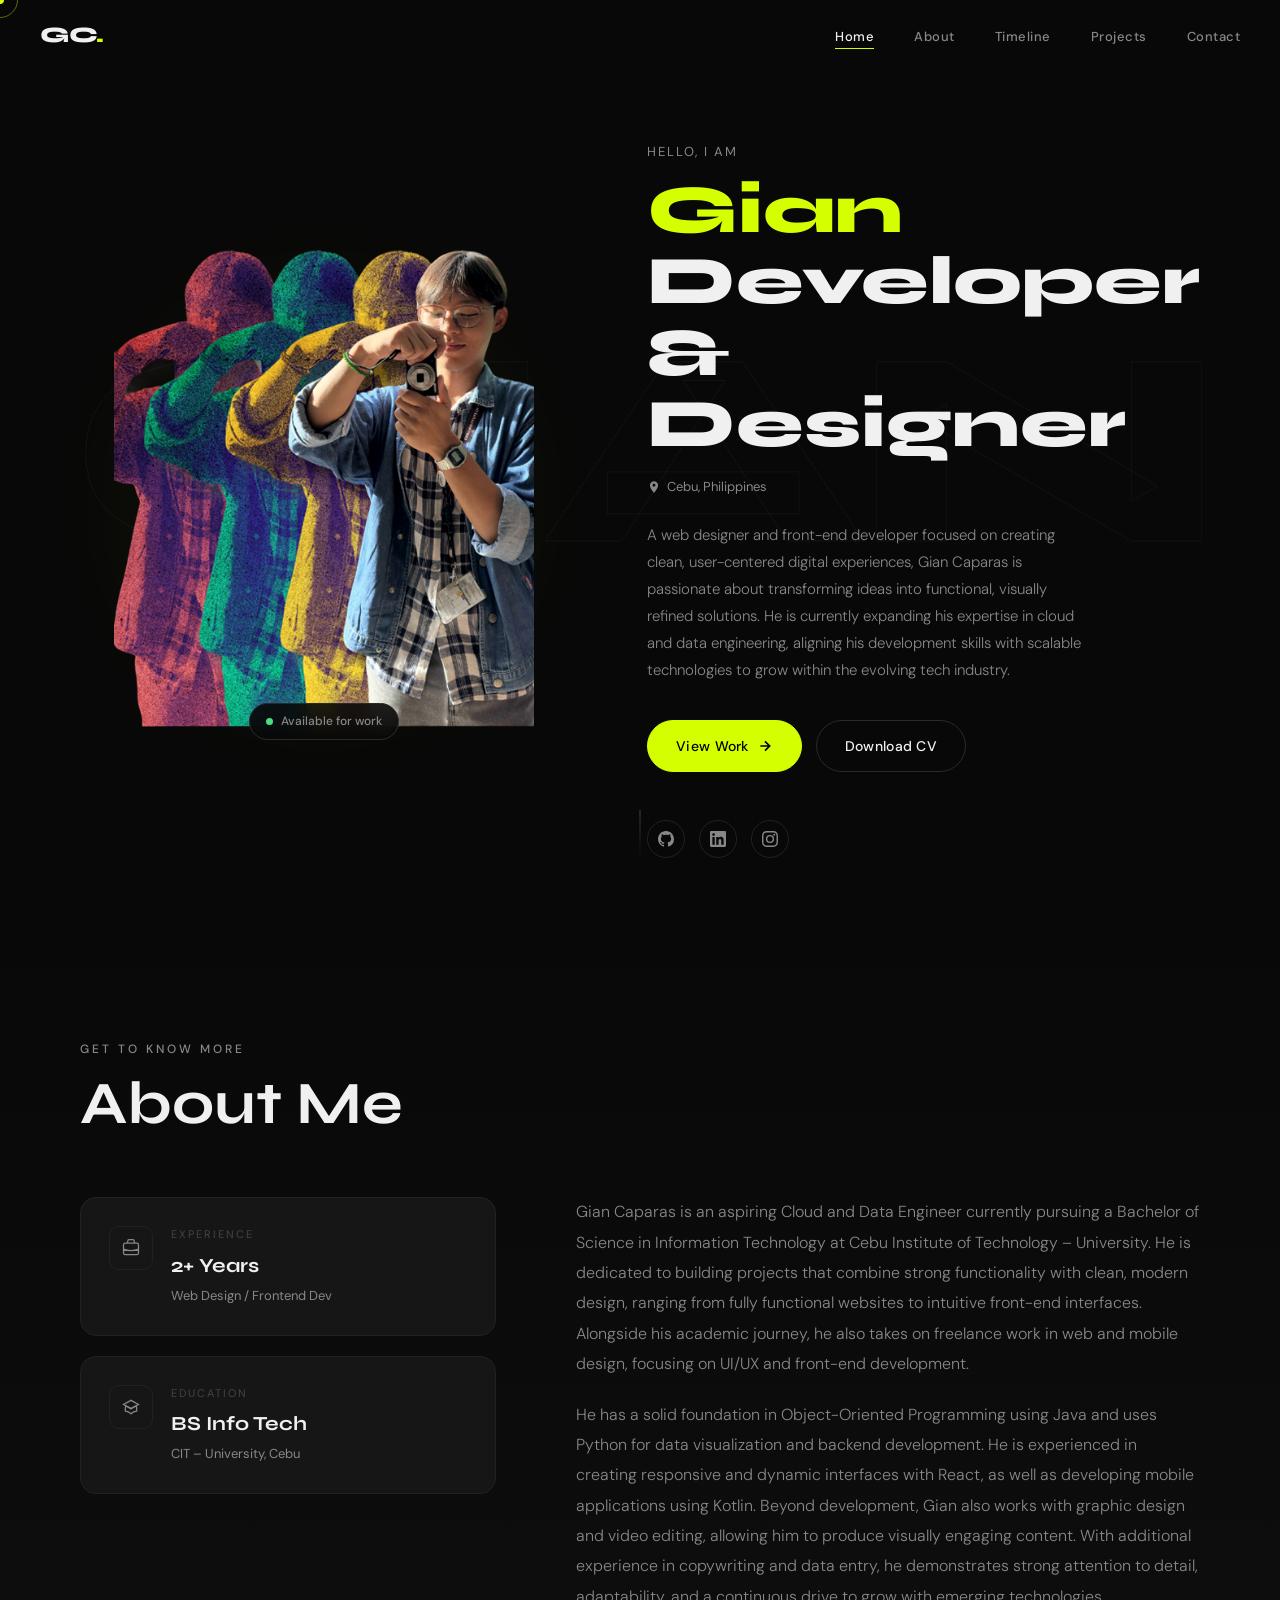
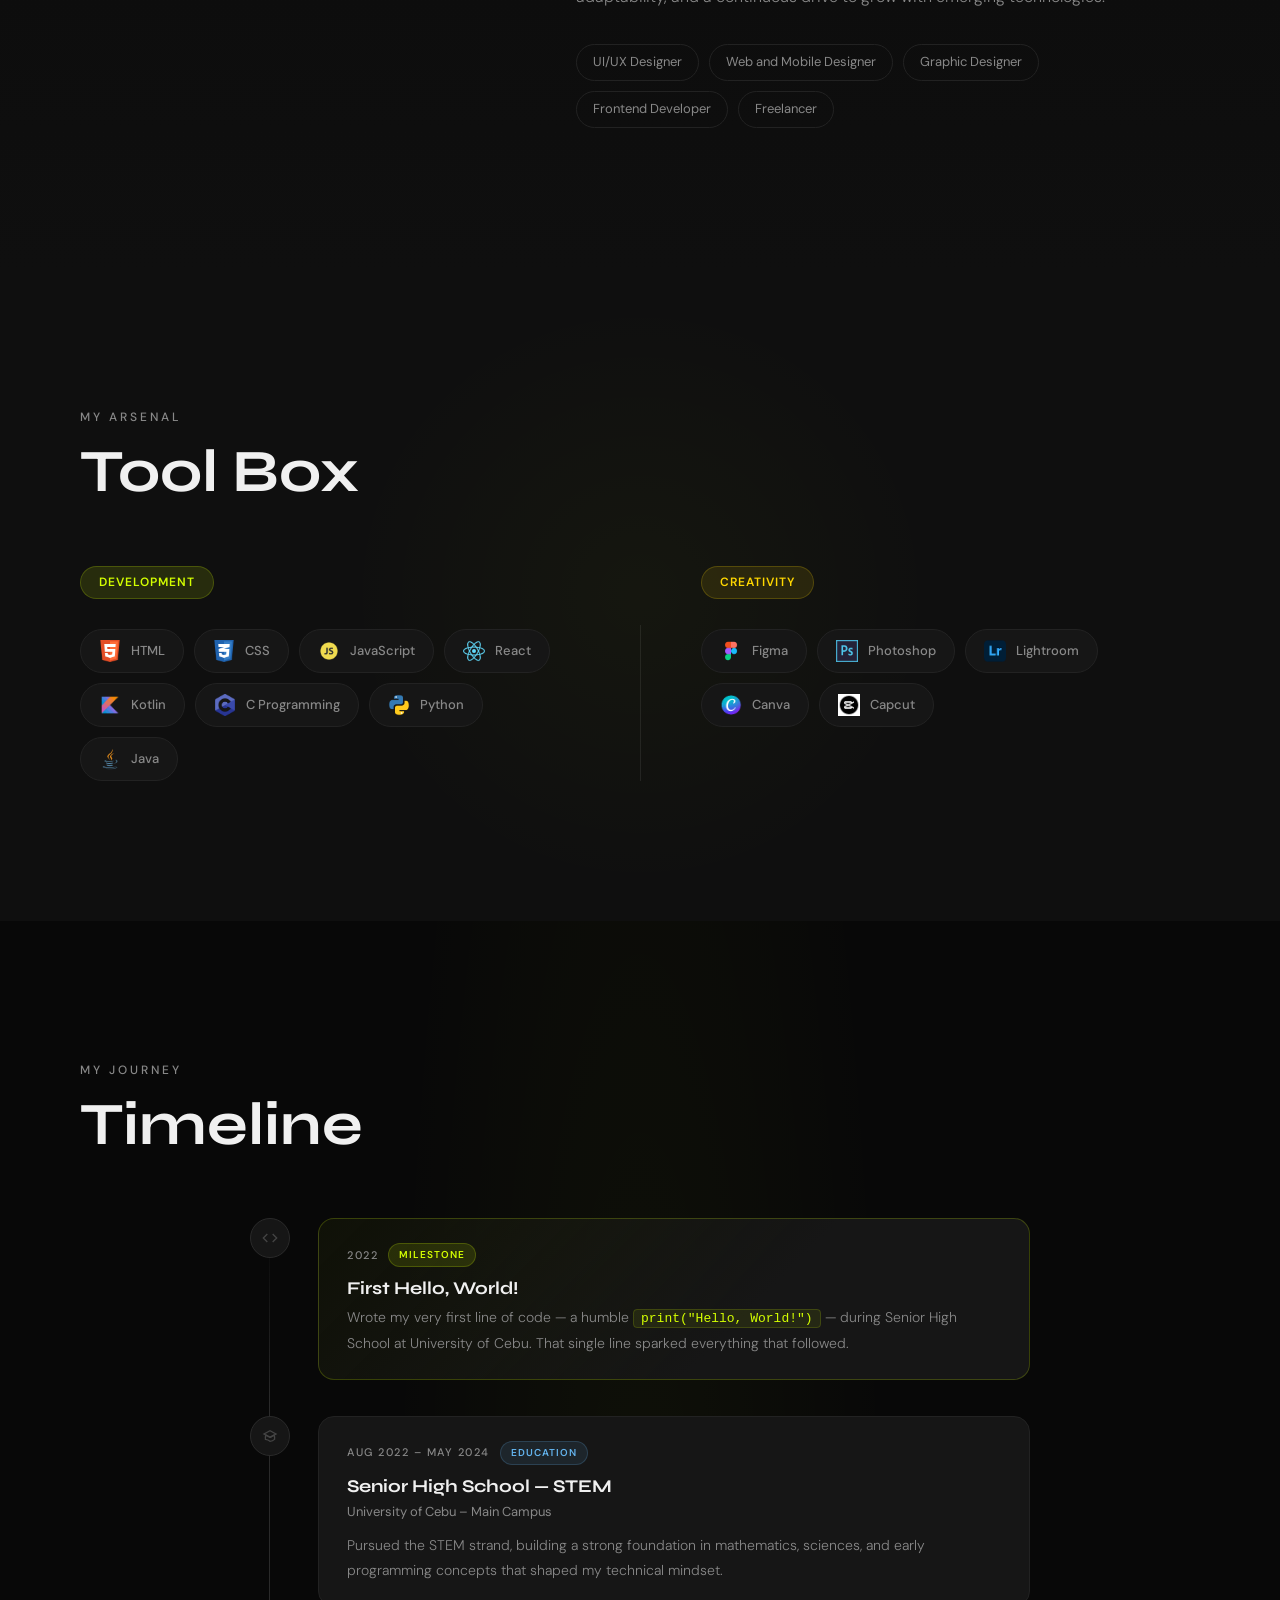
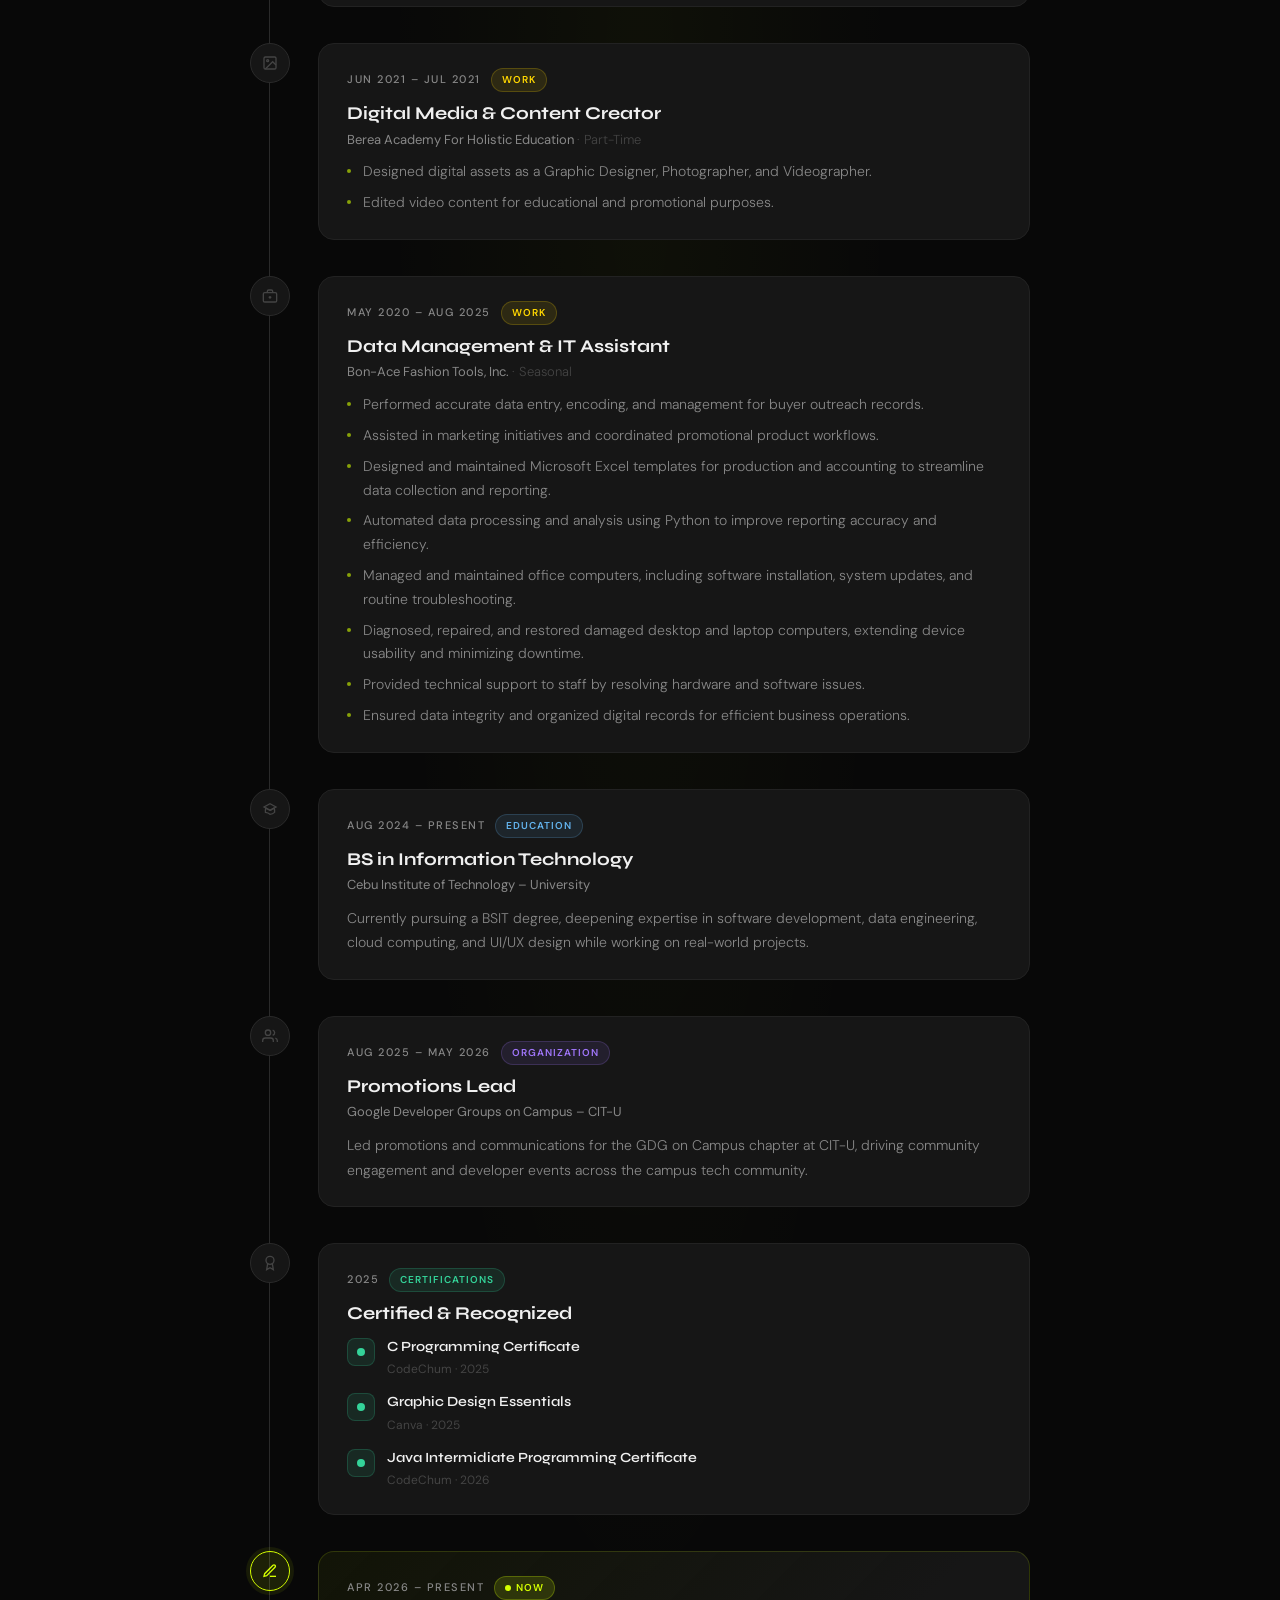
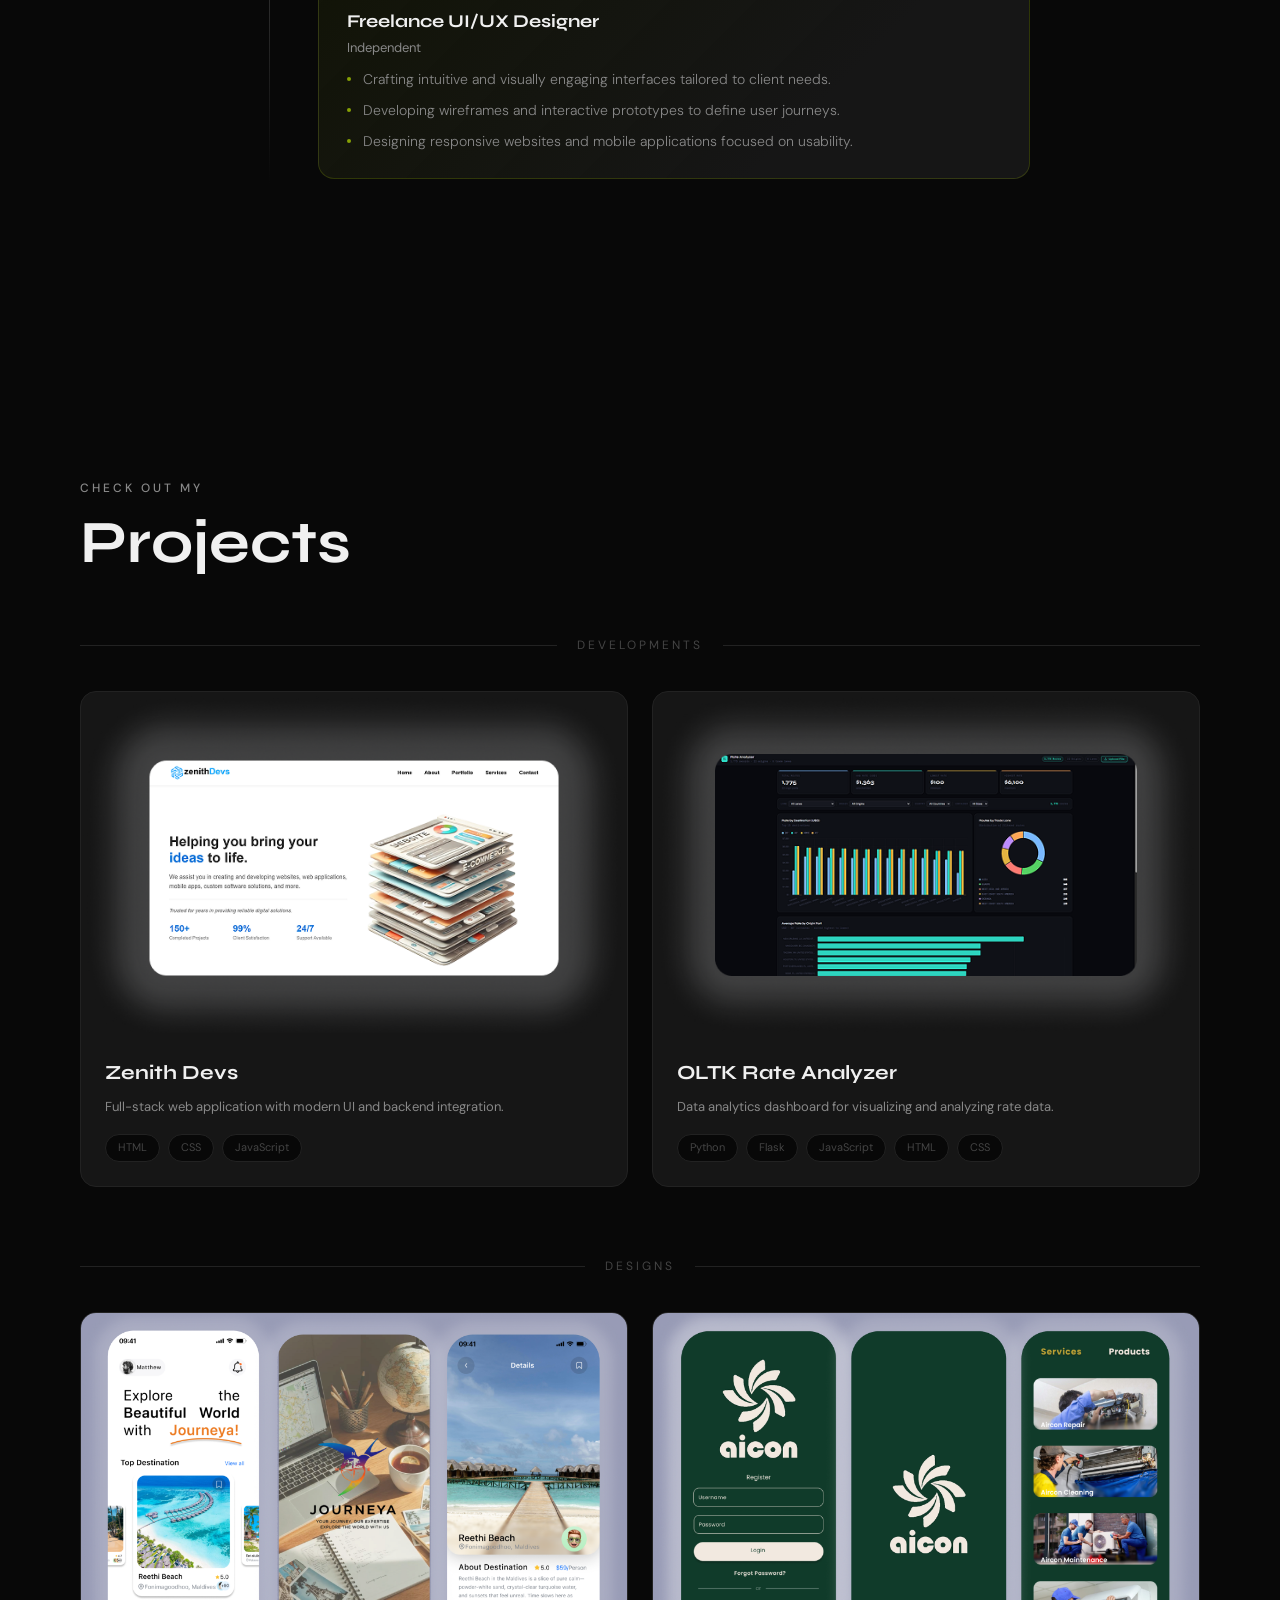
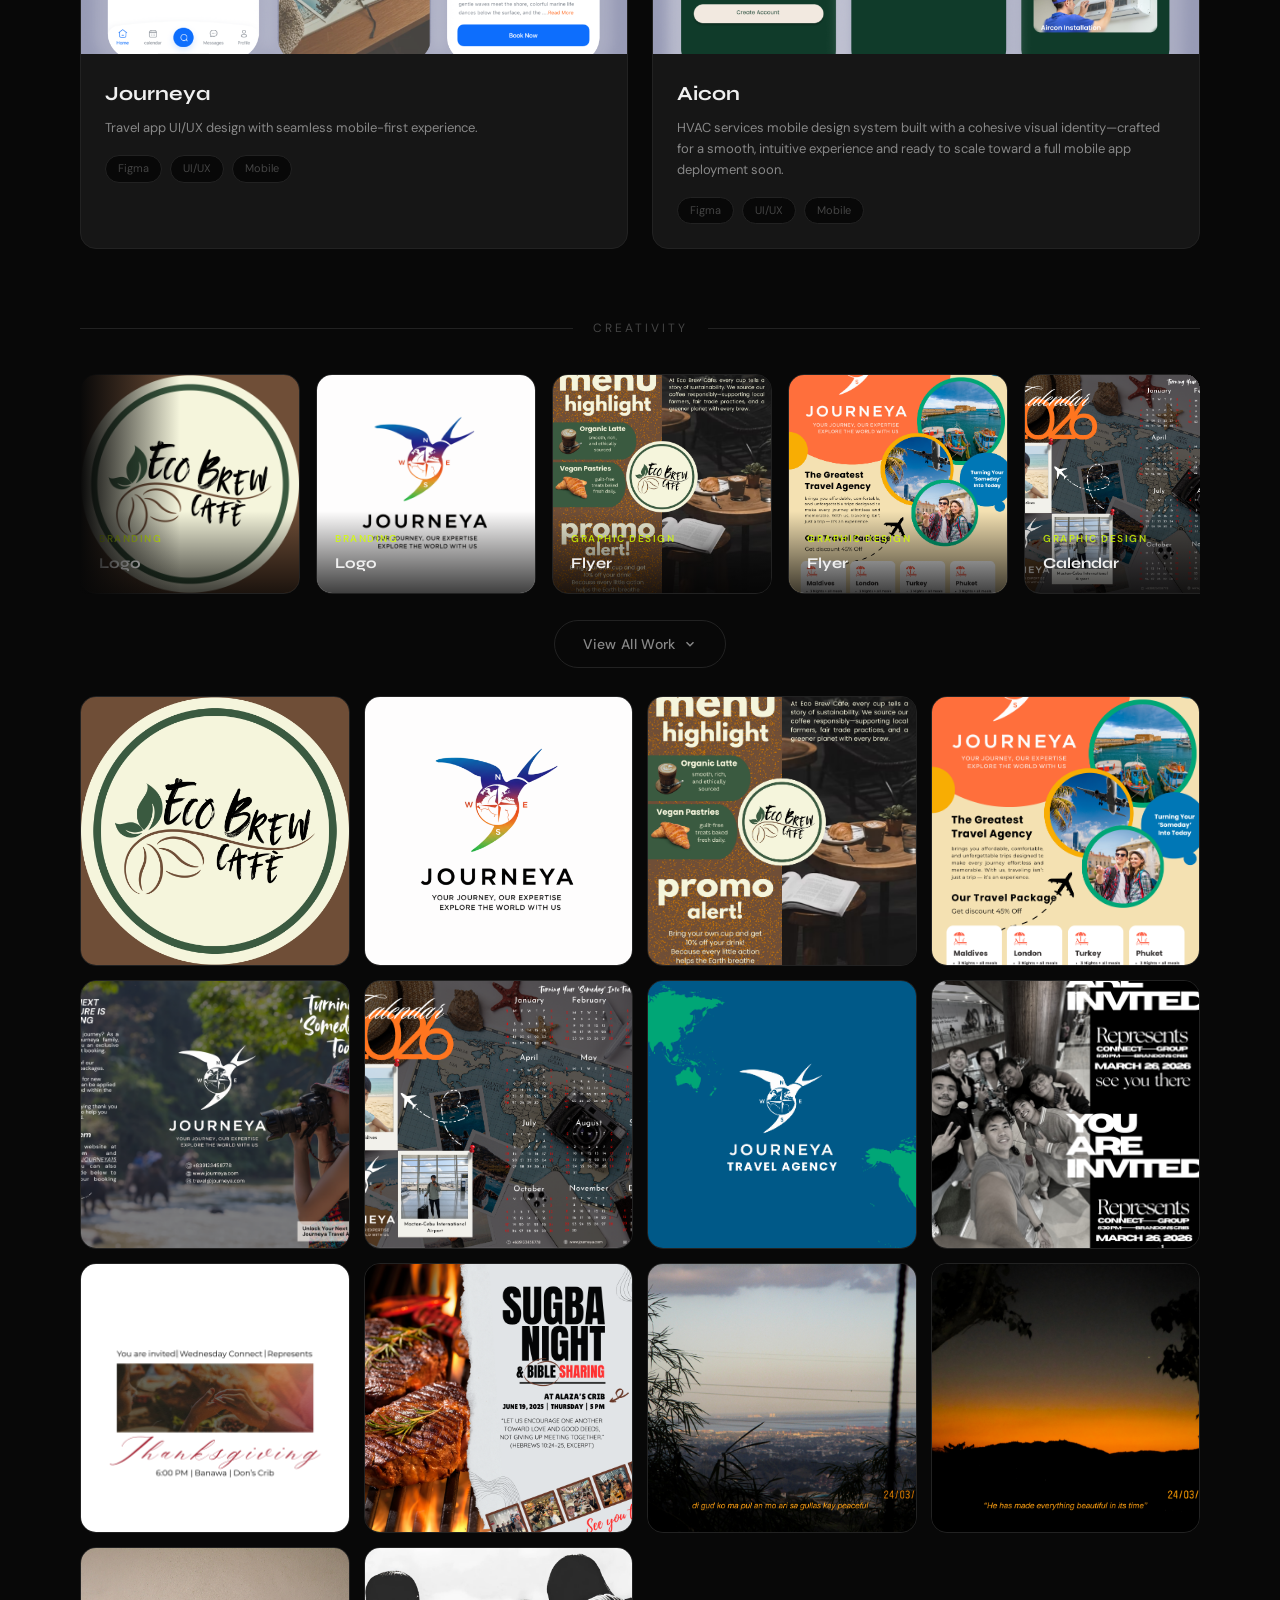
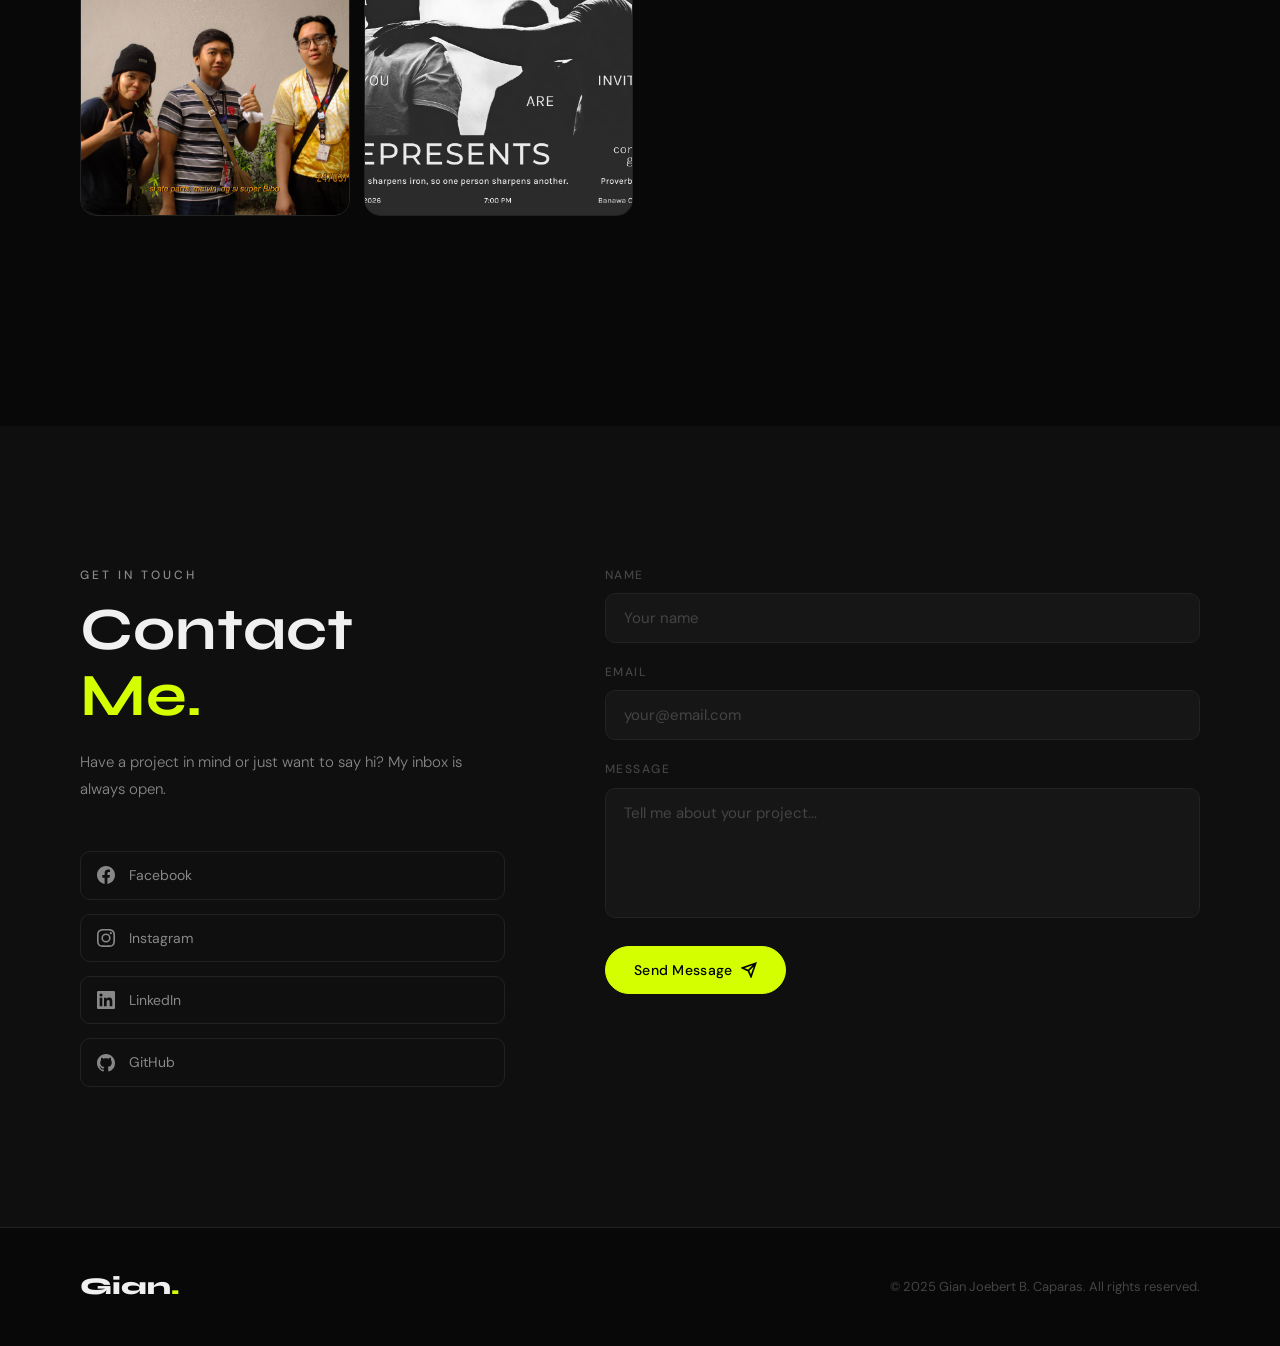
==== commit 61122e3b: "Update the content of Project1.html which is the Zenith-Devs Website" ====
--- a/index.html
+++ b/index.html
@@ -428,7 +428,7 @@
               <div class="project-img-wrap">
                   <img src="assets/images/projects/ZenithDevs.png" alt="Zenith Devs" />
                 <div class="project-overlay">
-                  <a href="ongoing1.html" class="overlay-btn">View Case Study ↗</a>
+                  <a href="project1.html" class="overlay-btn">View Case Study ↗</a>
                 </div>
               </div>
               <div class="project-info">
@@ -442,9 +442,9 @@
 
             <div class="project-card">
               <div class="project-img-wrap">
-                <img src="assets/images/projects/OLTK.png" alt="Zenith Devs" />
+                <img src="assets/images/projects/OLTK.png" alt="OLTK Rate Analyzer" />
                 <div class="project-overlay">
-                  <a href="ongoing2.html" class="overlay-btn">View Case Study ↗</a>
+                  <a href="project2.html" class="overlay-btn">View Case Study ↗</a>
                 </div>
               </div>
               <div class="project-info">
@@ -476,22 +476,6 @@
               <div class="project-info">
                 <h3 class="project-name">Journeya</h3>
                 <p class="project-desc">Travel app UI/UX design with seamless mobile-first experience.</p>
-                <div class="project-tags">
-                  <span>Figma</span><span>UI/UX</span><span>Mobile</span>
-                </div>
-              </div>
-            </div>
-
-            <div class="project-card">
-              <div class="project-img-wrap">
-                <img src="assets/images/projects/Design2.png" alt="Aicon" />
-                <div class="project-overlay">
-                  <a href="https://www.figma.com/design/4nTYA4q0ZevpEgZPmAqQi4/AICON?node-id=0-1&t=unnDxnQkWyEvlUI1-1" class="overlay-btn">View Case Study ↗</a>
-                </div>
-              </div>
-              <div class="project-info">
-                <h3 class="project-name">Aicon</h3>
-                <p class="project-desc">HVAC services mobile design system built with a cohesive visual identity—crafted for a smooth, intuitive experience and ready to scale toward a full mobile app deployment soon.</p>
                 <div class="project-tags">
                   <span>Figma</span><span>UI/UX</span><span>Mobile</span>
                 </div>
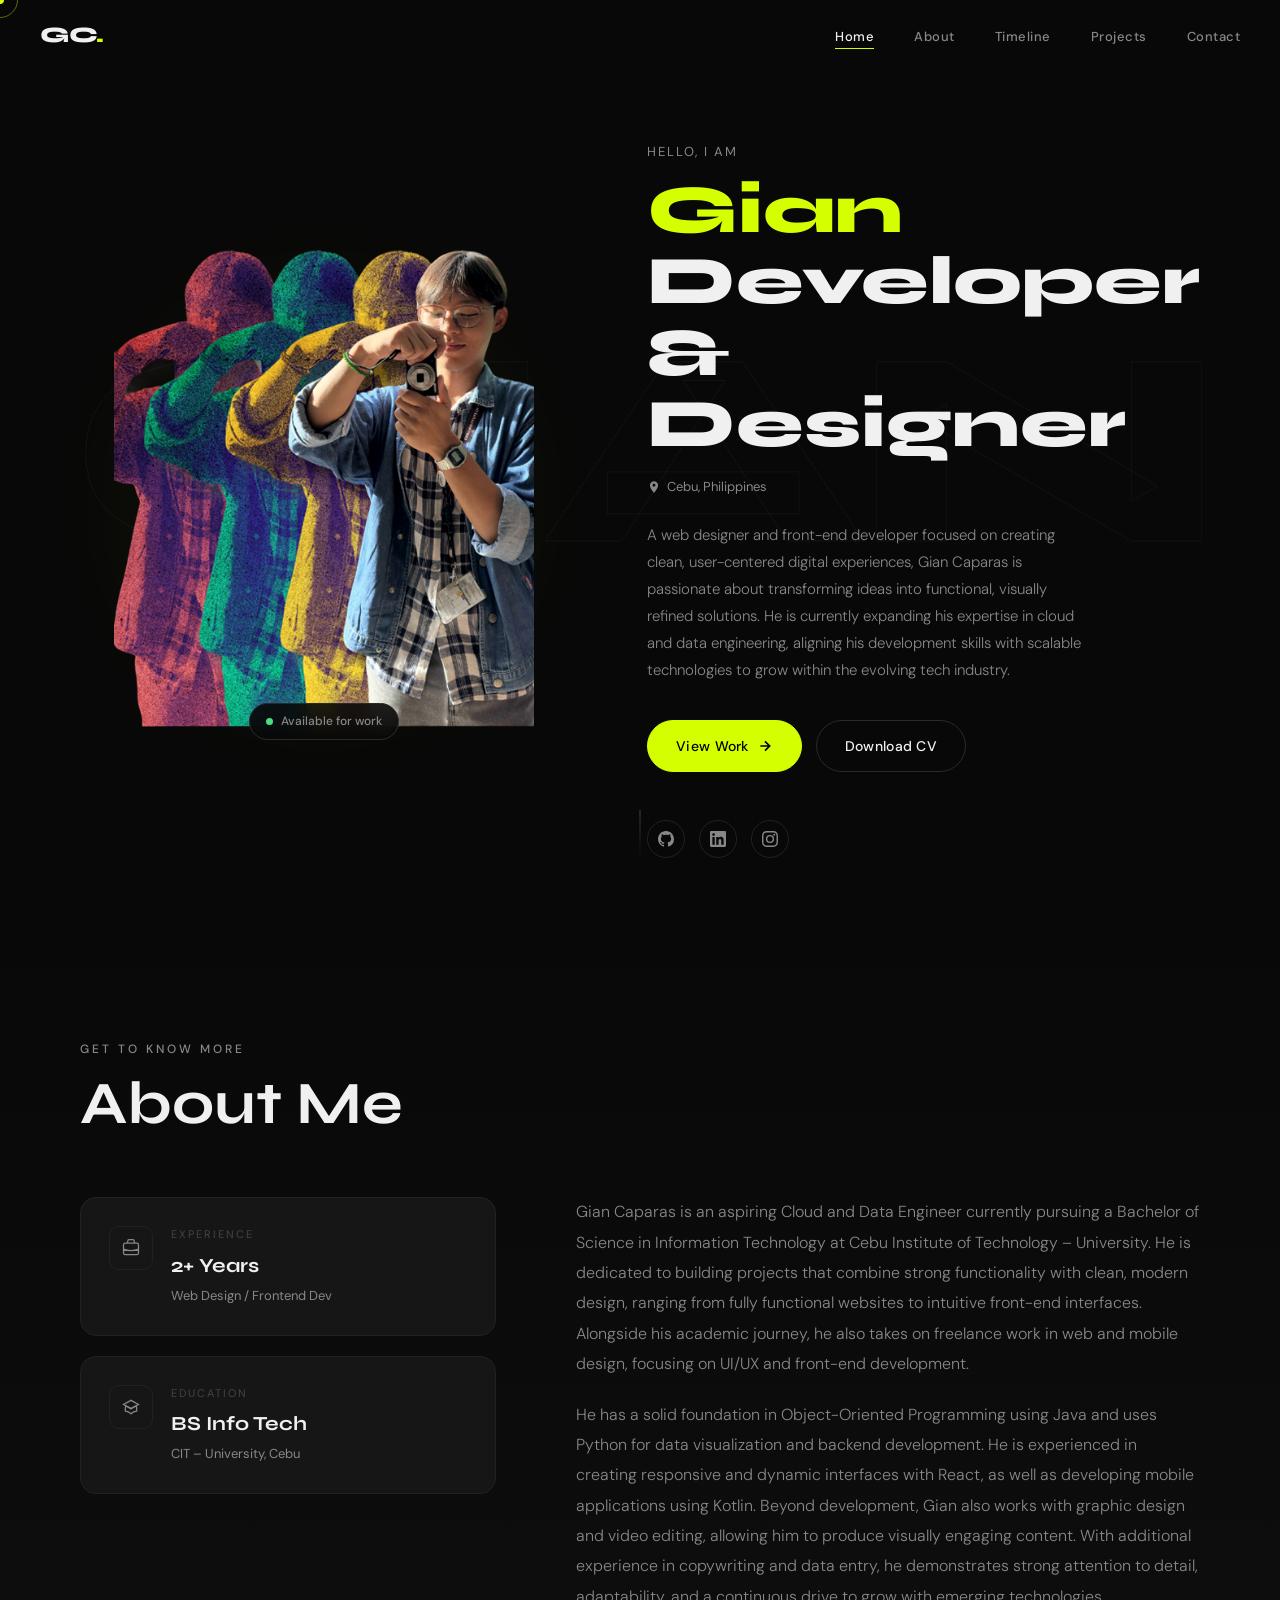
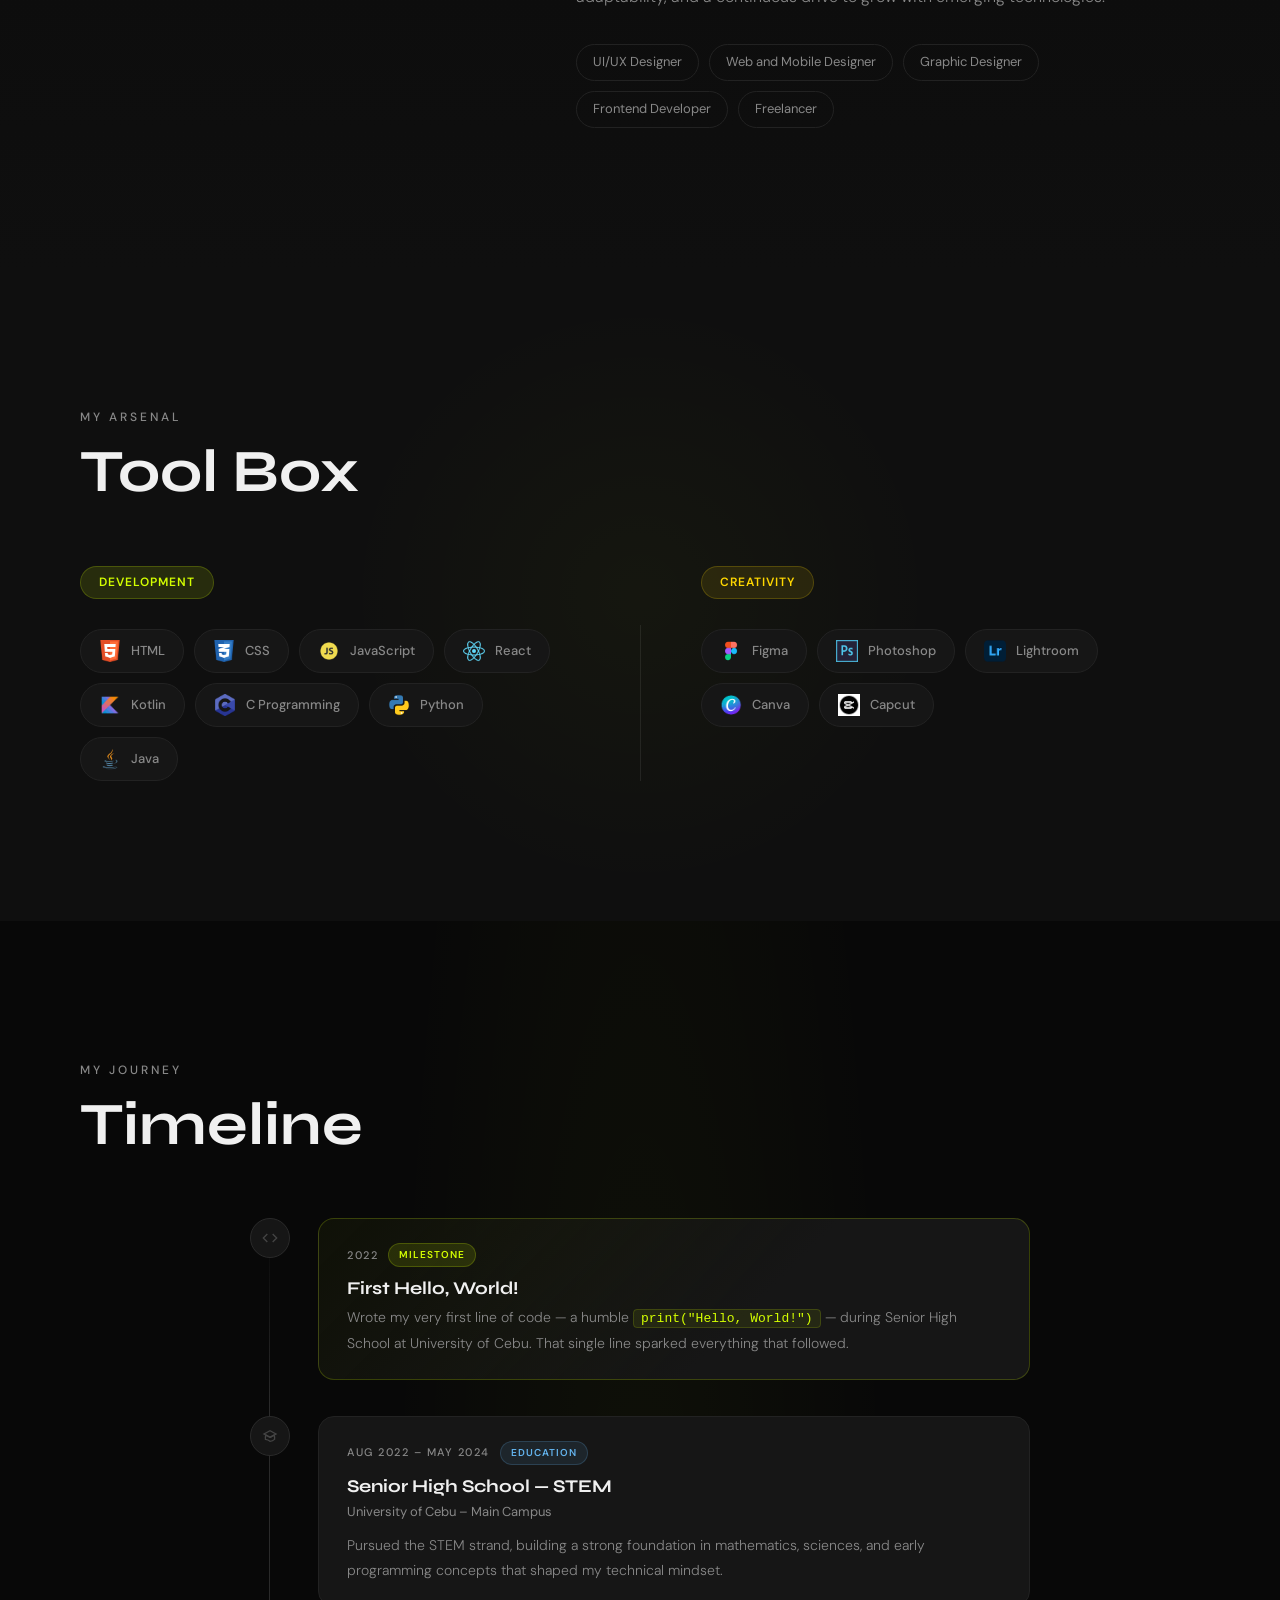
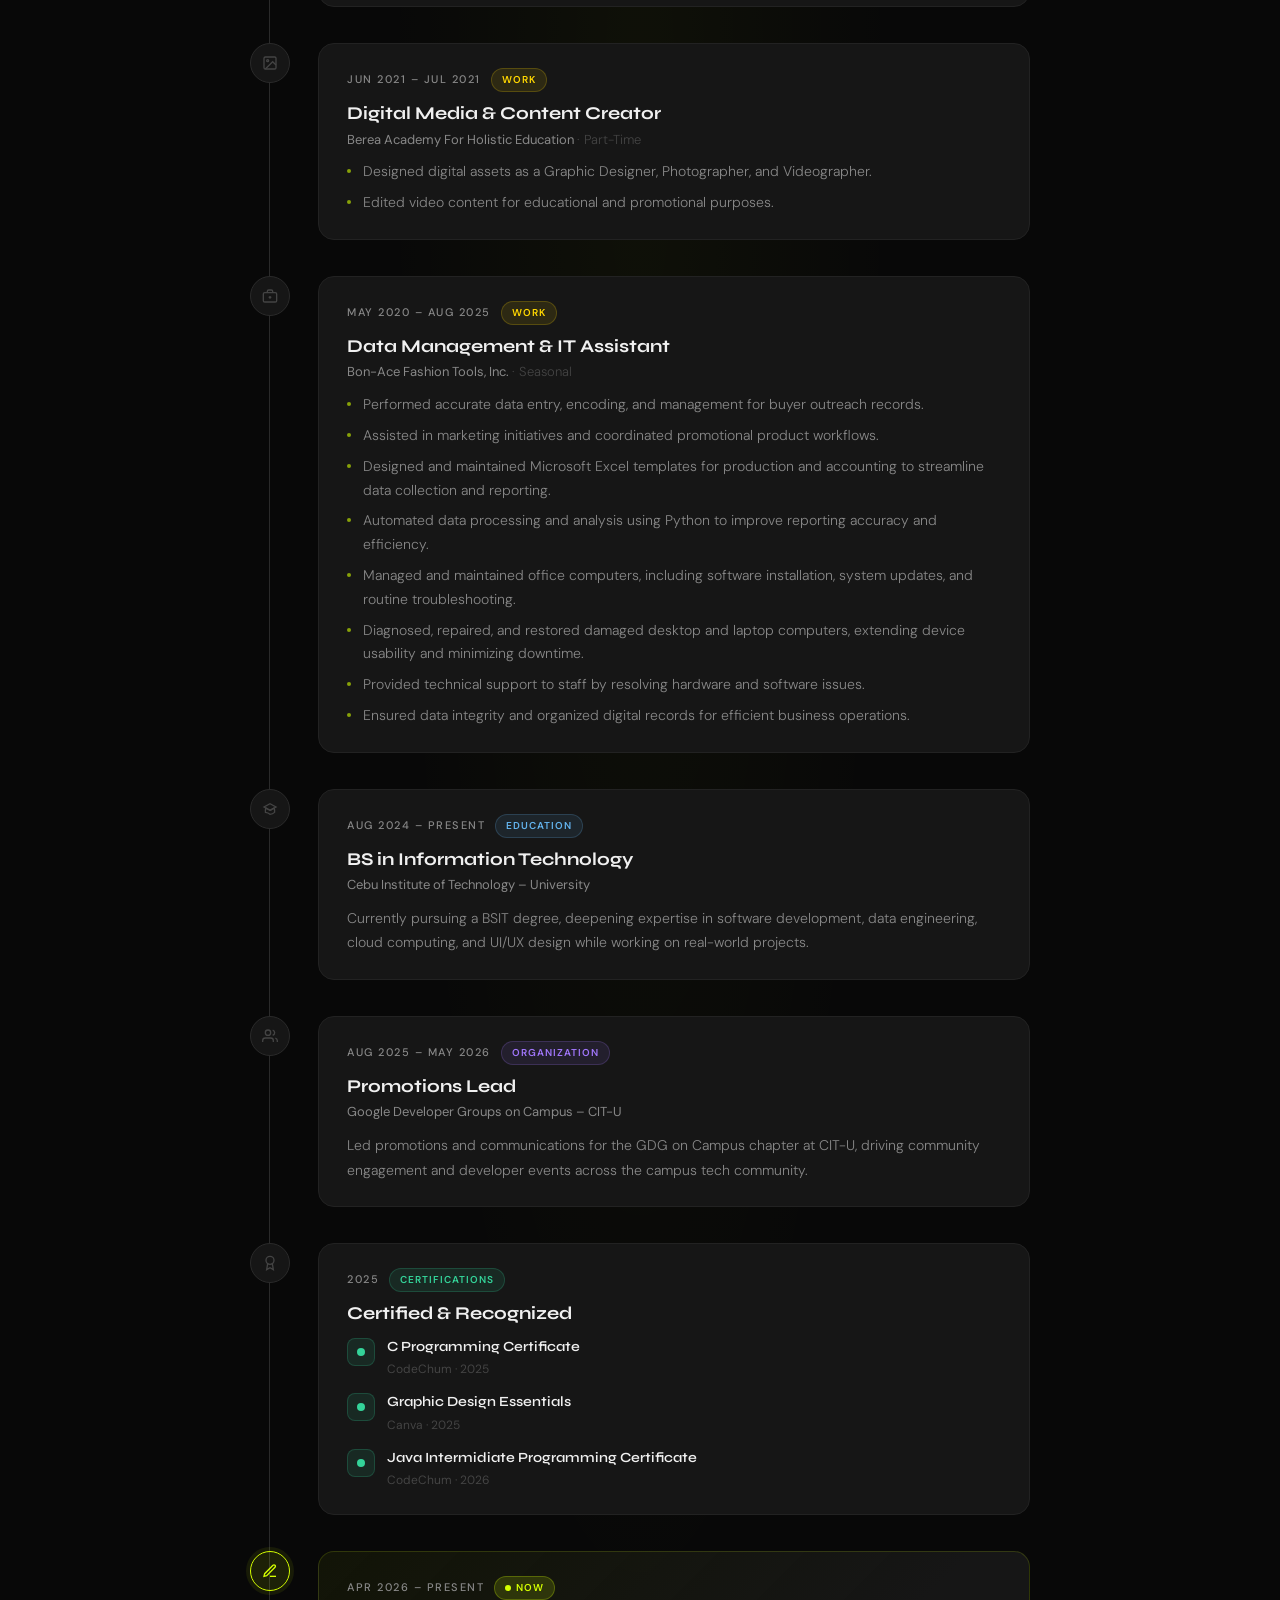
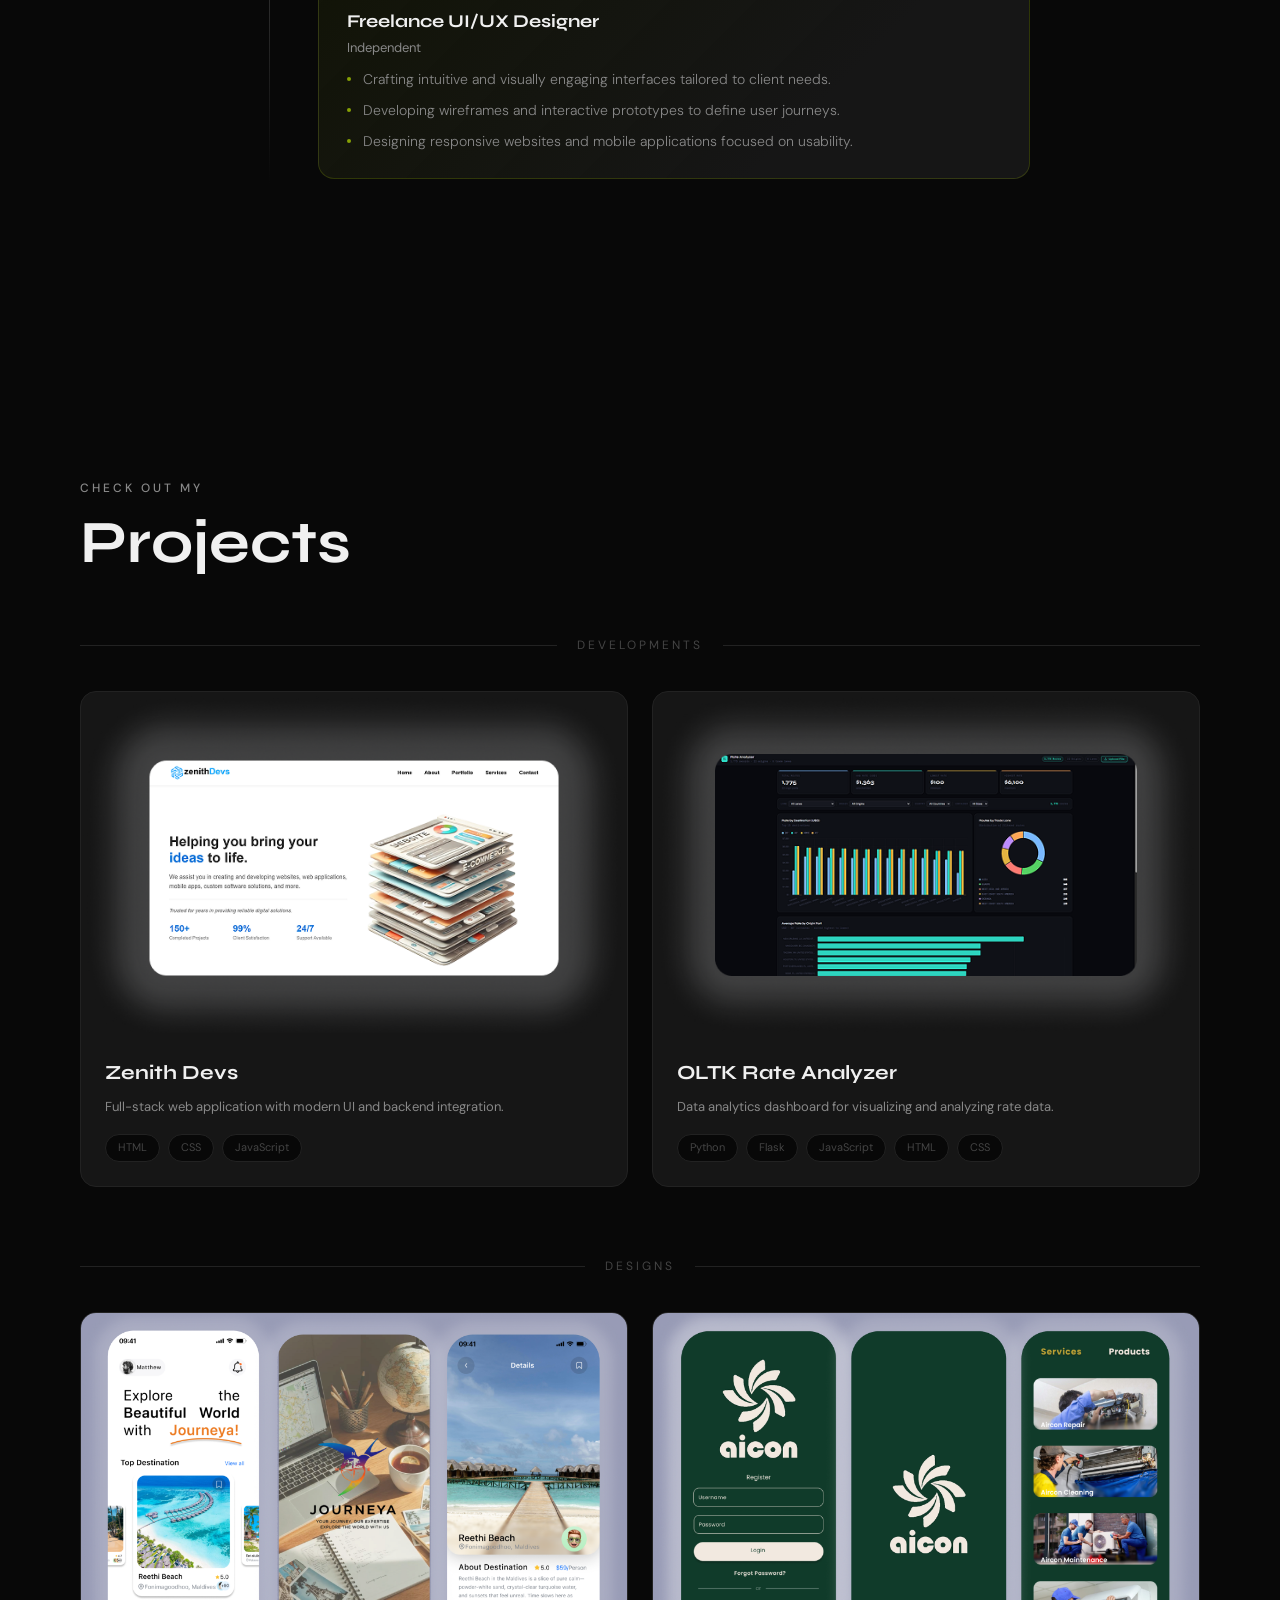
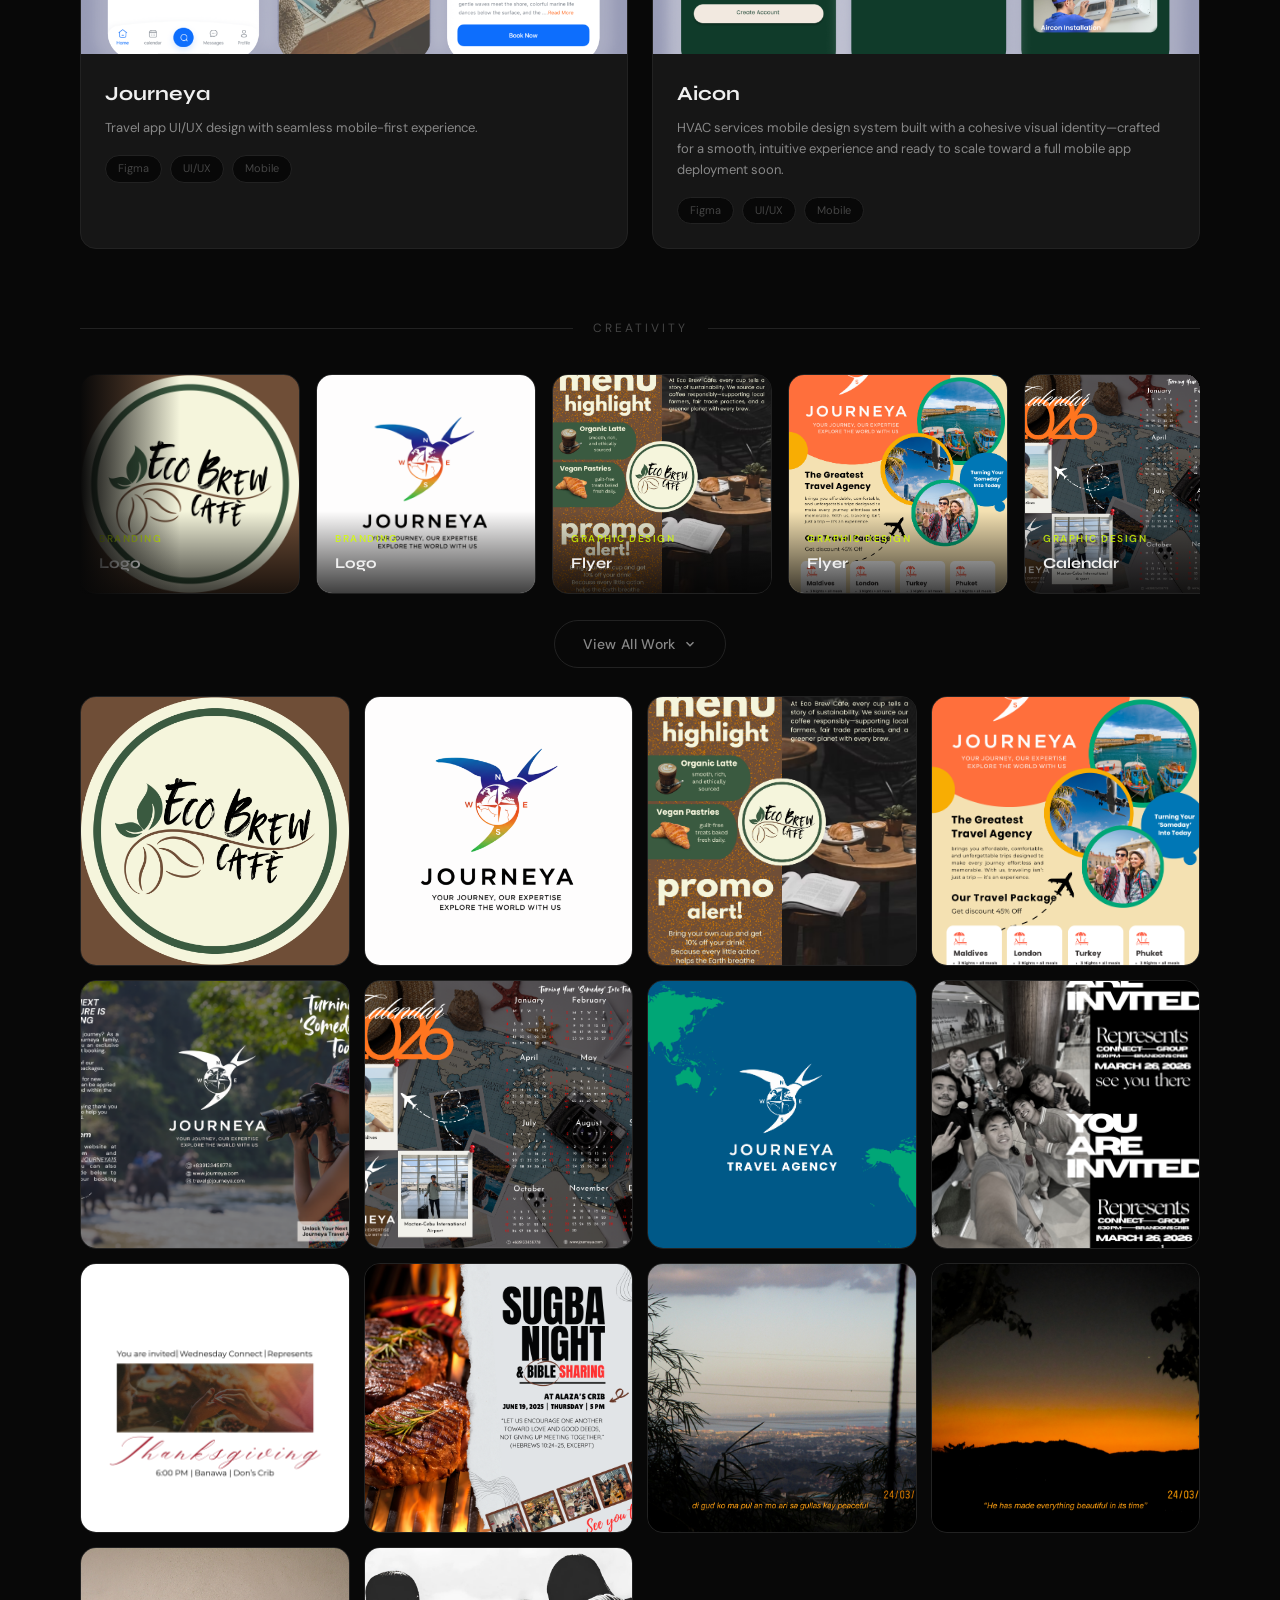
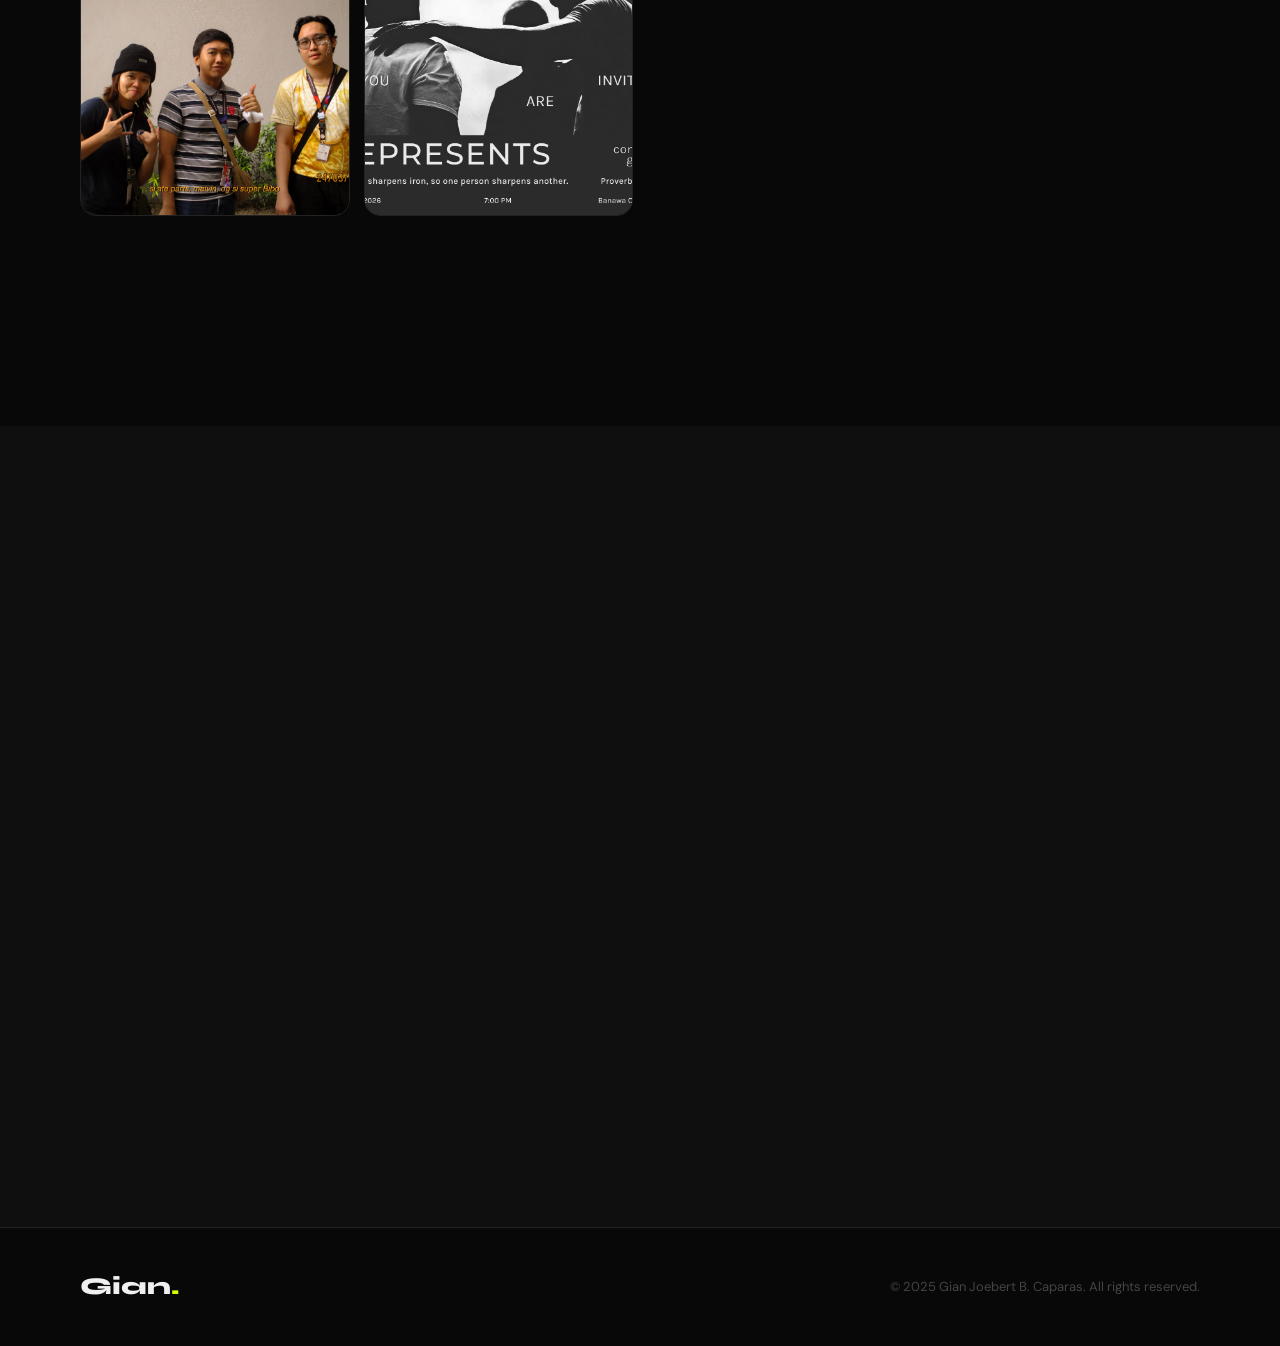
==== commit 7a80c7c5: "Revision of wording" ====
--- a/index.html
+++ b/index.html
@@ -470,7 +470,7 @@
               <div class="project-img-wrap">
                 <img src="assets/images/projects/Design1.png" alt="Journeya" />
                 <div class="project-overlay">
-                  <a href="https://www.figma.com/proto/QmQ45tLZjtI6dUtTySVmV8/Journeya?t=unnDxnQkWyEvlUI1-0&scaling=scale-down&content-scaling=fixed&page-id=0%3A1&node-id=16-30&starting-point-node-id=75%3A41" class="overlay-btn">View Case Study ↗</a>
+                  <a href="https://www.figma.com/proto/QmQ45tLZjtI6dUtTySVmV8/Journeya?t=unnDxnQkWyEvlUI1-0&scaling=scale-down&content-scaling=fixed&page-id=0%3A1&node-id=16-30&starting-point-node-id=75%3A41" class="overlay-btn">View Design ↗</a>
                 </div>
               </div>
               <div class="project-info">
@@ -486,7 +486,7 @@
               <div class="project-img-wrap">
                 <img src="assets/images/projects/Design2.png" alt="TaskFlow" />
                 <div class="project-overlay">
-                  <a href="https://www.figma.com/design/4nTYA4q0ZevpEgZPmAqQi4/AICON?node-id=0-1&t=unnDxnQkWyEvlUI1-1" class="overlay-btn">View Case Study ↗</a>
+                  <a href="https://www.figma.com/design/4nTYA4q0ZevpEgZPmAqQi4/AICON?node-id=0-1&t=unnDxnQkWyEvlUI1-1" class="overlay-btn">View Design ↗</a>
                 </div>
               </div>
               <div class="project-info">
